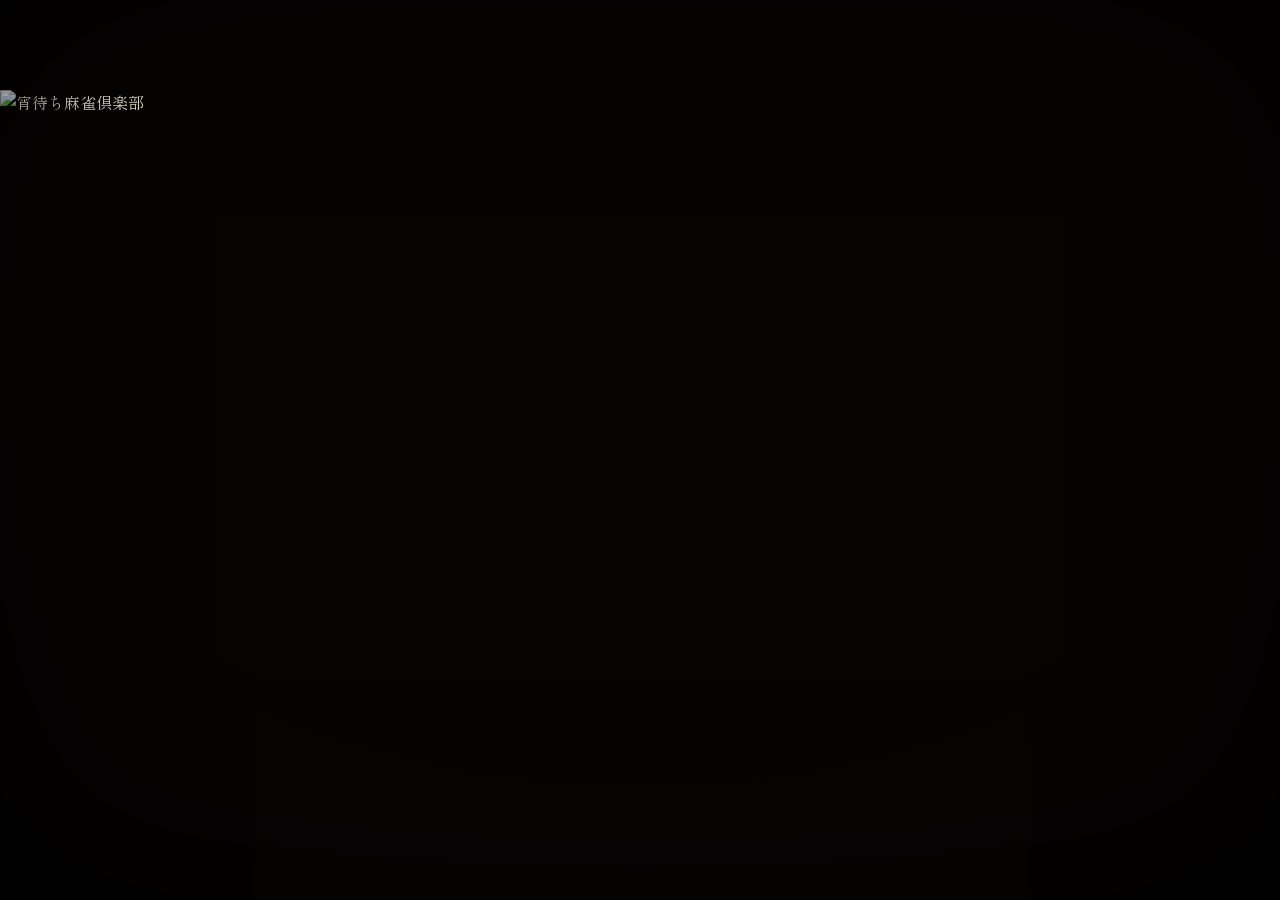
==== index.html @ 1b55e130 "Add files via upload" ====
<!DOCTYPE html>
<html lang="ja">
<head>
<meta charset="UTF-8">
<meta name="viewport" content="width=device-width, initial-scale=1.0">
<title>宵待ち麻雀倶楽部 Ver.2 - 四人打ち</title>
<link rel="preconnect" href="https://fonts.googleapis.com">
<link rel="preconnect" href="https://fonts.gstatic.com" crossorigin>
<link href="https://fonts.googleapis.com/css2?family=Shippori+Mincho+B1:wght@400;600;700;800&family=Cinzel:wght@400;600;700&family=Zen+Kaku+Gothic+New:wght@400;500;700&display=swap" rel="stylesheet">
<link rel="stylesheet" href="css/reset.css">
<link rel="stylesheet" href="css/common.css">
<link rel="stylesheet" href="css/title.css?v=20260724-return">
<link rel="stylesheet" href="css/game-start.css?v=20260723-layout-match">
<link rel="stylesheet" href="css/table.css?v=20260723-shizi03">
<link rel="stylesheet" href="css/tiles.css?v=20260722-stage1">
<link rel="stylesheet" href="css/character.css?v=20260723-avatar11">
<link rel="stylesheet" href="css/modal.css?v=20260724-album">
<link rel="stylesheet" href="css/responsive.css?v=20260723-layout-match">
<link rel="stylesheet" href="css/table-split.css?v=20260723-meld-fix">
<link rel="stylesheet" href="css/table-overhead.css?v=20260724-batch4">
</head>
<body>
<div id="app">

  <!-- ===== タイトル画面 ===== -->
  <section id="screen-title" class="screen">
    <!-- 完成ビジュアルをそのまま表示し、上に透明クリック領域を重ねる -->
    <div class="title-frame">
      <img class="title-full-img" src="assets/newtop.png" alt="宵待ち麻雀倶楽部" draggable="false">

      <button id="btn-start" class="title-hotspot hs-start" aria-label="ゲームスタート（名前・アバター・対戦相手を選んで開始）" title="名前・アバター・対戦相手を選んで開始します"></button>
      <button id="btn-continue" class="title-return-btn hidden" aria-label="対局にもどる（進行中の対局へ復帰）" title="進行中の対局へ戻ります">
        <span class="title-return-label">対局にもどる</span>
        <span class="title-return-sub">RETURN TO GAME</span>
      </button>
      <button id="btn-howto" class="title-hotspot hs-howto" aria-label="遊び方"></button>
      <button id="btn-gallery" class="title-hotspot hs-gallery" aria-label="ギャラリー"></button>
      <button id="btn-credit" class="title-hotspot hs-credit" aria-label="クレジット"></button>
      <button id="btn-settings" class="title-hotspot hs-settings" aria-label="設定"></button>
    </div>

    <!-- 進行中の対局がある状態で GAME START を押したときの確認 -->
    <div id="start-confirm" class="data-confirm hidden" role="dialog" aria-modal="true" aria-labelledby="start-confirm-title">
      <div class="data-confirm-panel">
        <h3 id="start-confirm-title" class="data-confirm-title">新しい対局を始めますか？</h3>
        <p class="data-confirm-text">現在進行中の対局があります。新しい対局を始めると、現在の対局は終了します。</p>
        <div class="data-confirm-buttons">
          <button id="start-confirm-new" class="menu-btn danger-btn">新しい対局を始める</button>
          <button id="start-confirm-return" class="menu-btn">対局にもどる</button>
          <button id="start-confirm-cancel" class="menu-btn">キャンセル</button>
        </div>
      </div>
    </div>
  </section>

  <!-- ===== GAME START / 対局準備 ===== -->
  <section id="screen-character-select" class="screen prep-screen">
    <div class="prep-stage">
      <img class="prep-base-image" src="assets/game-start-ui.png?v=20260722-2" alt="GAME START 今夜の卓を準備する" draggable="false">

      <label class="prep-name-field">
        <span class="sr-only">プレイヤー名</span>
        <input id="player-name" type="text" maxlength="12" autocomplete="nickname"
          aria-describedby="profile-error" aria-label="プレイヤー名（1文字以上12文字以内）">
      </label>
      <div id="profile-error" class="prep-error" role="alert" aria-live="polite"></div>

      <div id="avatar-grid" class="prep-avatar-grid" role="radiogroup" aria-label="アバターを選択">
        <button type="button" class="prep-avatar avatar-1" data-avatar="avatar-1" role="radio" aria-checked="false" aria-label="若い女性"><img src="assets/ui/avatars/avatar-1.png" alt=""></button>
        <button type="button" class="prep-avatar avatar-2" data-avatar="avatar-2" role="radio" aria-checked="false" aria-label="熟女"><img src="assets/ui/avatars/avatar-2.png" alt=""></button>
        <button type="button" class="prep-avatar avatar-3" data-avatar="avatar-3" role="radio" aria-checked="false" aria-label="若い男性"><img src="assets/ui/avatars/avatar-3.png" alt=""></button>
        <button type="button" class="prep-avatar avatar-4" data-avatar="avatar-4" role="radio" aria-checked="false" aria-label="熟年男性"><img src="assets/ui/avatars/avatar-4.png" alt=""></button>
        <button type="button" class="prep-avatar avatar-5" data-avatar="avatar-5" role="radio" aria-checked="false" aria-label="茶色の長毛猫"><img src="assets/ui/avatars/avatar-5.png" alt=""></button>
        <button type="button" class="prep-avatar avatar-6" data-avatar="avatar-6" role="radio" aria-checked="false" aria-label="チャウチャウ"><img src="assets/ui/avatars/avatar-6.png" alt=""></button>
        <button type="button" class="prep-avatar avatar-7" data-avatar="avatar-7" role="radio" aria-checked="false" aria-label="シェフ"><img src="assets/ui/avatars/avatar-7.png" alt=""></button>
        <button type="button" class="prep-avatar avatar-8" data-avatar="avatar-8" role="radio" aria-checked="false" aria-label="女子高生"><img src="assets/ui/avatars/avatar-8.png" alt=""></button>
        <button type="button" class="prep-avatar avatar-9" data-avatar="avatar-9" role="radio" aria-checked="false" aria-label="オオカミ"><img src="assets/ui/avatars/avatar-9.png" alt=""></button>
        <button type="button" class="prep-avatar avatar-10" data-avatar="avatar-10" role="radio" aria-checked="false" aria-label="パンダ"><img src="assets/ui/avatars/avatar-10.png" alt=""></button>
        <button type="button" class="prep-avatar avatar-11" data-avatar="avatar-11" role="radio" aria-checked="false" aria-label="プロ雀士"><img src="assets/ui/avatars/avatar-11.png" alt=""></button>
      </div>

      <div id="character-grid" class="prep-opponent-grid" role="group" aria-label="今宵の対戦相手。3人選択してください">
        <button type="button" class="prep-opponent opponent-ayano" data-character-id="ayano" aria-pressed="false" aria-label="神楽坂綾乃"></button>
        <button type="button" class="prep-opponent opponent-lili" data-character-id="lili" aria-pressed="false" aria-label="有栖川リリ"></button>
        <button type="button" class="prep-opponent opponent-masked" data-character-id="masked" aria-pressed="false" aria-label="謎の覆面"></button>
        <button type="button" class="prep-opponent opponent-tanabe" data-character-id="tanabe" aria-pressed="false" aria-label="田辺一"></button>
        <button type="button" class="prep-opponent opponent-tome" data-character-id="tome" aria-pressed="false" aria-label="梅沢トメ"></button>
        <button type="button" class="prep-opponent opponent-chiipon" data-character-id="mofuzo" aria-pressed="false" aria-label="ちいぽん"></button>
      </div>
      <div id="selection-count" class="prep-selection-count" aria-live="polite">0 / 3</div>
      <button id="btn-random-characters" class="prep-hotspot prep-random" aria-label="対戦相手をおまかせで3人選ぶ"></button>

      <div class="prep-setting-group prep-bgm" role="group" aria-label="BGM">
        <button type="button" id="prep-bgm-on" class="prep-option" aria-pressed="false" aria-label="BGMをON"></button>
        <button type="button" id="prep-bgm-off" class="prep-option" aria-pressed="false" aria-label="BGMをOFF"></button>
      </div>
      <div class="prep-setting-group prep-se" role="group" aria-label="効果音">
        <button type="button" id="prep-se-on" class="prep-option" aria-pressed="false" aria-label="効果音をON"></button>
        <button type="button" id="prep-se-off" class="prep-option" aria-pressed="false" aria-label="効果音をOFF"></button>
      </div>
      <label class="prep-volume-wrap">
        <span class="sr-only">音量</span>
        <input id="prep-volume" type="range" min="0" max="100" value="60" aria-label="音量">
      </label>
      <output id="prep-volume-value" class="prep-volume-value" for="prep-volume">60%</output>
      <button id="prep-reset" class="prep-hotspot prep-reset" aria-label="セーブデータを初期化"></button>

      <button id="btn-character-back" class="prep-hotspot prep-back" aria-label="タイトル画面へ戻る"></button>
      <button id="btn-confirm-characters" class="prep-hotspot prep-confirm" aria-label="この卓で対局を始める" disabled></button>
      <button id="btn-prep-howto" class="prep-hotspot prep-howto" aria-label="遊び方"></button>
    </div>
  </section>

  <!-- ===== 遊び方 ===== -->
  <section id="screen-howto" class="screen sub-screen">
    <div class="sub-panel">
      <h2 class="sub-title">HOW TO PLAY - 遊び方</h2>
      <div class="howto-body">
        <ol>
          <li>日本式の<b>四人打ち麻雀(東風戦)</b>です。持ち点25,000点、東一局〜東四局を戦います。</li>
          <li><b>牌をクリック</b>して選択、もう一度クリックで<b>捨て</b>ます。</li>
          <li>3枚組(刻子・順子)を4つと雀頭をそろえ、<b>役</b>のある形で和了(あがり)を目指します。</li>
          <li>他家の捨て牌に対して<b>ロン・ポン・カン・チー</b>のボタンが点灯します。チーは左の人(上家)からのみ。</li>
          <li>テンパイしたら<b>リーチ</b>。1,000点を供託して宣言します。</li>
          <li>山が尽きると流局。ノーテンの人は罰符を支払います。</li>
          <li>誰かが0点未満になるか東四局が終わると対局終了。<b>1位</b>を目指しましょう。</li>
        </ol>
        <p class="howto-note">6人の候補から対戦相手を3人選べます。選んだ順に右席・対面・左席へ座ります。</p>
      </div>
      <button class="menu-btn back-btn" data-back>もどる</button>
    </div>
  </section>

  <!-- ===== 設定 ===== -->
  <section id="screen-settings" class="screen sub-screen">
    <div class="sub-panel">
      <h2 class="sub-title">SETTINGS - 設定</h2>
      <div class="settings-body">
        <div class="setting-row">
          <span class="setting-label">BGM</span>
          <button id="set-bgm" class="toggle-btn">ON</button>
        </div>
        <div class="setting-row">
          <span class="setting-label">効果音</span>
          <button id="set-se" class="toggle-btn">ON</button>
        </div>
        <div class="setting-row">
          <span class="setting-label">音量</span>
          <input type="range" id="set-volume" min="0" max="100" value="60">
          <span id="set-volume-val">60</span>
        </div>
        <div class="setting-row">
          <span class="setting-label">打牌操作</span>
          <button id="set-discard" class="toggle-btn">2クリック</button>
        </div>

        <!-- ===== データ管理 ===== -->
        <div class="data-section">
          <h3 class="data-heading">BACKUP DATA - データの保管</h3>
          <div class="data-buttons">
            <button id="set-export" class="menu-btn data-btn">バックアップを書き出す</button>
            <button id="set-import" class="menu-btn data-btn">バックアップを読み込む</button>
            <input type="file" id="set-import-file" accept="application/json,.json" hidden>
          </div>
          <p class="data-note">記録はこのブラウザ内に保存されます。ブラウザのデータ削除、シークレットモード、端末変更などにより消える場合があります。大切な記録はバックアップを書き出してください。</p>
          <div id="data-message" class="data-message hidden" role="status" aria-live="polite"></div>
        </div>

        <div class="data-section danger-row">
          <h3 class="data-heading">セーブデータの初期化</h3>
          <div class="data-buttons">
            <button id="set-reset-settings" class="menu-btn data-btn">設定のみ初期化</button>
            <button id="set-reset-records" class="menu-btn data-btn danger-btn">記録のみ初期化</button>
          </div>
          <button id="set-reset" class="reset-all-link">すべてのデータを初期化</button>
        </div>
      </div>
      <button class="menu-btn back-btn" data-back>もどる</button>
    </div>

    <!-- 初期化・読み込みの確認ダイアログ -->
    <div id="data-confirm" class="data-confirm hidden" role="dialog" aria-modal="true" aria-labelledby="data-confirm-title">
      <div class="data-confirm-panel">
        <h3 id="data-confirm-title" class="data-confirm-title"></h3>
        <p id="data-confirm-text" class="data-confirm-text"></p>
        <p id="data-confirm-warn" class="data-confirm-warn hidden"></p>
        <p id="data-confirm-backup-note" class="data-confirm-note hidden">必要な場合は、初期化する前にバックアップを書き出してください。</p>
        <button id="data-confirm-export" class="menu-btn data-btn hidden">バックアップを書き出す</button>
        <div class="data-confirm-buttons">
          <button id="data-confirm-yes" class="menu-btn danger-btn">削除する</button>
          <button id="data-confirm-no" class="menu-btn">キャンセル</button>
        </div>
      </div>
    </div>
  </section>

  <!-- ===== ギャラリー ===== -->
  <section id="screen-gallery" class="screen sub-screen">
    <div class="sub-panel wide album-panel">
      <h2 class="sub-title">和了アルバム - AGARI ALBUM</h2>

      <!-- 一覧 -->
      <div id="album-list-view">
        <div class="album-toolbar">
          <span class="album-hint">印象に残った和了を、結果画面のカメラボタンで保存できます</span>
          <span id="album-count" class="album-count"></span>
        </div>
        <div id="album-grid" class="album-grid"></div>
        <div id="album-empty" class="album-empty hidden">
          <p class="album-empty-main">まだ保存された和了はありません</p>
          <p class="album-empty-sub">印象に残った和了をカメラボタンで保存できます</p>
        </div>
      </div>

      <!-- 詳細 -->
      <div id="album-detail" class="album-detail hidden">
        <div class="album-detail-head">
          <h3 id="album-detail-title" class="album-detail-title"></h3>
          <span id="album-detail-date" class="album-detail-date"></span>
        </div>
        <div id="album-detail-badges" class="album-detail-badges hidden"></div>
        <div id="album-detail-hand" class="album-detail-hand"></div>
        <div id="album-detail-dora" class="album-detail-dora"></div>
        <div id="album-detail-yaku" class="album-detail-yaku"></div>
        <div id="album-detail-score" class="album-detail-score"></div>
        <div id="album-detail-players" class="album-detail-players"></div>
        <div id="album-detail-message" class="album-detail-message hidden" role="status" aria-live="polite"></div>

        <div id="album-delete-confirm" class="album-confirm hidden">
          <p class="album-confirm-text">この和了記録をアルバムから削除しますか？</p>
          <div class="album-confirm-buttons">
            <button class="menu-btn danger-btn" id="album-delete-yes">削除する</button>
            <button class="menu-btn" id="album-delete-no">キャンセル</button>
          </div>
        </div>

        <div class="album-detail-buttons">
          <button class="menu-btn" id="album-back-list">一覧へもどる</button>
          <button class="menu-btn" id="album-export-png">PNG画像として保存</button>
          <button class="menu-btn danger-btn" id="album-delete">この記録を削除</button>
        </div>
      </div>

      <button class="menu-btn back-btn" data-back>もどる</button>
    </div>
  </section>

  <!-- ===== クレジット ===== -->
  <section id="screen-credit" class="screen sub-screen">
    <div class="sub-panel credit-panel">
      <div class="credit-head">
        <span class="credit-kicker">YOIMACHI MAHJONG CLUB</span>
        <h2 class="sub-title credit-title">CREDIT</h2>
        <span class="credit-rule" aria-hidden="true"></span>
      </div>

      <div class="credit-body">
        <p class="credit-work">宵待ち麻雀倶楽部 Ver.2<span class="credit-work-note">四人打ち・試作版</span></p>

        <dl class="credit-list">
          <div class="credit-row">
            <dt>企画・開発</dt>
            <dd>
              <a class="credit-link" href="https://kanitaste.github.io/rupa/" target="_blank" rel="noopener noreferrer">
                RUPA<span class="credit-link-mark" aria-hidden="true"></span>
              </a>
            </dd>
          </div>
        </dl>

        <p class="credit-small">本作はフィクションです。登場する人物・団体は実在のものと関係ありません。<br>登場人物は全員20歳以上です。</p>
      </div>

      <button class="menu-btn back-btn" data-back>もどる</button>
    </div>
  </section>

  <!-- ===== 対局画面 ===== -->
  <section id="screen-game" class="screen">
    <div id="game-frame">

      <!-- 上段: 上家CPU(綾乃) -->
      <div id="area-top">
        <div class="hand-row" id="hand-2"></div>
      </div>

      <!-- 中段 -->
      <div id="area-mid">
        <!-- 左家CPU -->
        <div id="area-left">
          <div class="hand-col" id="hand-3"></div>
        </div>

        <!-- 卓中央 -->
        <div id="center-zone">
        <!-- 起家マーク(卓上・起家の右側) -->
        <img class="table-chicha hidden" id="table-chicha-0" src="assets/ui/seat/chicha-east.png" alt="起家">
        <img class="table-chicha hidden" id="table-chicha-1" src="assets/ui/seat/chicha-east.png" alt="起家">
        <img class="table-chicha hidden" id="table-chicha-2" src="assets/ui/seat/chicha-east.png" alt="起家">
        <img class="table-chicha hidden" id="table-chicha-3" src="assets/ui/seat/chicha-east.png" alt="起家">
          <div class="river river-top" id="river-2"></div>
          <div id="center-row">
            <div class="river river-left" id="river-3"></div>
            <div id="center-plate">
              <div class="turn-arrow top" id="turn-arrow-2">西</div>
              <div class="turn-arrow left" id="turn-arrow-3">北</div>
              <div id="plate-core" class="center-hud-info">
                <div id="plate-kyoku" class="gold-plate">東一局</div>
                <div class="plate-row">
                  <span id="plate-honba">0本場</span>
                  <span id="plate-sticks">供託 0</span>
                </div>
                <div id="plate-wall" class="pixel-label">山 70</div>
                <div id="plate-dora-wrap">
                  <span class="pixel-label">ドラ</span>
                  <div id="plate-dora"></div>
                </div>
              </div>
              <div class="turn-arrow right" id="turn-arrow-1">南</div>
              <div class="turn-arrow bottom" id="turn-arrow-0">東</div>
            </div>
            <div class="river river-right" id="river-1"></div>
          </div>
          <div id="player-river-lane" aria-label="自分の捨て牌">
            <div class="river river-bottom" id="river-0"></div>
          </div>

          <!-- 副露(鳴いた牌): 卓上の各プレイヤー右側へ置く -->
          <div class="meld-row table-meld meld-bottom" id="melds-0"></div>
          <div class="meld-row table-meld meld-right"  id="melds-1"></div>
          <div class="meld-row table-meld meld-top"    id="melds-2"></div>
          <div class="meld-row table-meld meld-left"   id="melds-3"></div>
        </div>

        <!-- 右家CPU -->
        <div id="area-right">
          <div class="hand-col" id="hand-1"></div>
        </div>
      </div>

      <!-- 下段: プレイヤー -->
      <div id="area-bottom">
        <div id="player-center">
          <div id="player-hand-wrap">
            <div id="player-hand"></div>
            <div id="player-tsumo"></div>
          </div>
          <div id="action-bar">
            <button id="btn-chi" class="action-btn action-slot" aria-label="チー（現在は選択できません）" aria-disabled="true" disabled>チー</button>
            <button id="btn-pon" class="action-btn action-slot" aria-label="ポン（現在は選択できません）" aria-disabled="true" disabled>ポン</button>
            <button id="btn-minkan" class="action-btn hidden" aria-label="カン" tabindex="-1">カン</button>
            <button id="btn-kan" class="action-btn action-slot" aria-label="カン（現在は選択できません）" aria-disabled="true" disabled>カン</button>
            <button id="btn-riichi" class="action-btn action-slot" aria-label="リーチ（現在は選択できません）" aria-disabled="true" disabled>リーチ</button>
            <button id="btn-tsumo" class="action-btn action-slot" aria-label="ツモ（現在は選択できません）" aria-disabled="true" disabled>ツモ</button>
            <button id="btn-ron" class="action-btn action-slot" aria-label="ロン（現在は選択できません）" aria-disabled="true" disabled>ロン</button>
          </div>
          <div id="info-guide"></div>
        </div>
      </div>

      <!-- 卓内の4人情報カード（添付レイアウトの四象限配置） -->
      <div id="table-player-cards">
        <div class="table-sidebar-heading">
          <span>YOIMACHI TABLE</span>
          <strong>今宵の卓</strong>
        </div>
        <div class="info-card table-seat-card" id="card-3">
          <div class="seat-relation relation-upper">上家</div>
          <div class="card-face" id="card-face-3"></div>
          <div class="card-body">
            <div class="card-top"><span class="card-wind" id="card-wind-3">北</span><span class="card-name" id="card-name-3">左家</span><span class="dealer-mark hidden" id="card-dealer-3">親</span></div>
            <div class="card-bottom"><span class="card-score" id="card-score-3">25000</span><span class="card-rank" id="card-rank-3">1位</span><span class="riichi-chip hidden" id="card-riichi-3">立直</span></div>
          </div>
        </div>
        <div class="info-card table-seat-card" id="card-2">
          <div class="seat-relation relation-opposite">対面</div>
          <div class="card-face" id="card-face-2"></div>
          <div class="card-body">
            <div class="card-top"><span class="card-wind" id="card-wind-2">西</span><span class="card-name" id="card-name-2">対面</span><span class="dealer-mark hidden" id="card-dealer-2">親</span></div>
            <div class="card-bottom"><span class="card-score" id="card-score-2">25000</span><span class="card-rank" id="card-rank-2">1位</span><span class="riichi-chip hidden" id="card-riichi-2">立直</span></div>
          </div>
        </div>
        <div class="info-card table-seat-card" id="card-0">
          <div class="card-face" id="card-face-0"></div>
          <div class="card-body">
            <div class="card-top"><span class="card-wind" id="card-wind-0">東</span><span class="card-name" id="card-name-0">あなた</span><span class="dealer-mark hidden" id="card-dealer-0">親</span></div>
            <div class="card-bottom"><span class="card-score" id="card-score-0">25000</span><span class="card-rank" id="card-rank-0">1位</span><span class="riichi-chip hidden" id="card-riichi-0">立直</span></div>
          </div>
        </div>
        <div class="info-card table-seat-card" id="card-1">
          <div class="seat-relation relation-lower">下家</div>
          <div class="card-face" id="card-face-1"></div>
          <div class="card-body">
            <div class="card-top"><span class="card-wind" id="card-wind-1">南</span><span class="card-name" id="card-name-1">右家</span><span class="dealer-mark hidden" id="card-dealer-1">親</span></div>
            <div class="card-bottom"><span class="card-score" id="card-score-1">25000</span><span class="card-rank" id="card-rank-1">1位</span><span class="riichi-chip hidden" id="card-riichi-1">立直</span></div>
          </div>
        </div>
        <div class="table-sidebar-controls">
          <button id="btn-table-title" class="sidebar-control">タイトルへ</button>
          <button id="btn-table-settings" class="sidebar-control">設定</button>
        </div>
      </div>

      <!-- チー候補選択 -->
      <div id="chi-select" class="hidden">
        <div class="chi-title">チーする組み合わせを選択</div>
        <div id="chi-select-list"></div>
        <button id="chi-select-cancel" class="menu-btn">やめる</button>
      </div>

      <!-- 演出レイヤー -->
      <div id="fx-layer"></div>
      <div id="cutin-layer"></div>
      <div id="announcement-layer" aria-live="assertive"></div>

      <!-- 対局開始時の3人挨拶 -->
      <div id="start-greeting-layer" class="hidden" aria-live="polite">
        <div class="start-greeting-panel">
          <p class="start-greeting-kicker">TONIGHT'S PLAYERS</p>
          <h2>今夜も、よろしくお願いします</h2>
          <div id="start-greeting-cards"></div>
          <button id="start-greeting-close" class="menu-btn primary">東一局を始める</button>
        </div>
      </div>

      <!-- ゲーム内メニュー -->
      <div id="game-menu" class="overlay hidden">
        <div class="overlay-panel">
          <h3>MENU</h3>
          <button class="menu-btn" id="gm-resume">対局に戻る</button>
          <button class="menu-btn" id="gm-settings">設定</button>
          <button class="menu-btn" id="gm-title">タイトルへ戻る</button>
        </div>
      </div>

      <!-- 親決め(卓上サイコロ。全面パネルは出さず卓上に配置) -->
      <div id="oyakime-layer" class="hidden">
        <div id="oya-die-0" class="oya-die" aria-hidden="true">
          <div class="oya-die-shadow"></div><div class="oya-die-lift"><div class="oya-die-cube"></div></div>
        </div>
        <div id="oya-die-1" class="oya-die" aria-hidden="true">
          <div class="oya-die-shadow"></div><div class="oya-die-lift"><div class="oya-die-cube"></div></div>
        </div>
        <div id="oyakime-msg"></div>
        <button id="oyakime-roll" class="menu-btn">サイコロを振る</button>
      </div>

      <!-- 局結果オーバーレイ -->
      <div id="result-overlay" class="overlay hidden">
        <div class="overlay-panel result-panel">
          <button id="result-album-btn" class="album-save-btn hidden" type="button" aria-label="この和了を和了アルバムに保存">
            <span class="album-btn-icon" aria-hidden="true"></span>
            <span class="album-btn-text">ALBUM</span>
          </button>
          <div id="result-banner"></div>
          <div id="result-records" class="result-records hidden"></div>
          <div id="result-hand"></div>
          <div id="result-yaku-list"></div>
          <div id="result-score"></div>
          <div id="result-deltas"></div>
          <div id="result-toast" class="result-toast hidden" role="status" aria-live="polite"></div>
          <button class="menu-btn" id="result-next">つづける</button>
        </div>
      </div>

      <!-- 最終結果オーバーレイ -->
      <div id="final-overlay" class="overlay hidden">
        <div class="overlay-panel result-panel">
          <div id="final-title"></div>
          <div id="final-ranking"></div>
          <div class="final-buttons">
            <button class="menu-btn hidden" id="final-event">勝利イベント</button>
            <button class="menu-btn" id="final-rematch">もう一度対局</button>
            <button class="menu-btn" id="final-title-btn">タイトルへ戻る</button>
          </div>
        </div>
      </div>
    </div>
  </section>

  <!-- ===== 勝利イベント ===== -->
  <section id="screen-event" class="screen">
    <div id="event-bg"></div>
    <div id="event-char"></div>
    <div id="event-ui">
      <div id="event-textbox">
        <div id="event-name">綾乃</div>
        <div id="event-text"></div>
        <div id="event-next-mark">▼</div>
      </div>
      <div id="event-choices" class="hidden">
        <button class="menu-btn" id="ev-rematch">もう一度対局</button>
        <button class="menu-btn" id="ev-title">タイトルへ戻る</button>
      </div>
    </div>
  </section>

  <!-- スマホ用案内 -->
  <div id="rotate-guide" aria-hidden="true">
  <div class="rotate-guide-panel">
    <div class="rotate-guide-icon" aria-hidden="true"></div>
    <h2>端末を横向きにしてください</h2>
    <p>この夜の卓は横長の画面専用です。<br>タブレット・スマートフォンを横向きにしてプレイしてください。</p>
  </div>
</div>
<div id="mobile-block" class="hidden">
    <p>本ゲームはPCまたは横向きのタブレットでお楽しみください。</p>
  </div>

  <!-- DEVボタン -->
  <button id="dev-toggle">DEV</button>
  <div id="dev-panel" class="hidden">
    <h4>DEBUG (4P)</h4>
    <button data-dev="hands">全員の手牌を見る</button>
    <button data-dev="tenpai0">あなたをテンパイに</button>
    <button data-dev="tenpai1">右CPUをテンパイに</button>
    <button data-dev="tenpai2">綾乃をテンパイに</button>
    <button data-dev="tenpai3">左CPUをテンパイに</button>
    <button data-dev="winnable">あなたをツモ可能に</button>
    <button data-dev="dealin1">右CPUに振り込ませる</button>
    <button data-dev="dealin2">綾乃に振り込ませる</button>
    <button data-dev="dealin3">左CPUに振り込ませる</button>
    <button data-dev="riichi">リーチ可能状態</button>
    <button data-dev="chi">チー可能状態</button>
    <button data-dev="pon">ポン可能状態</button>
    <button data-dev="kan">カン可能状態</button>
    <button data-dev="ryuukyoku">流局直前(山5枚)</button>
    <button data-dev="east4">東四局へ</button>
    <button data-dev="scores">点数を変更</button>
    <button data-dev="dealer">親を変更</button>
    <button data-dev="honba">供託・本場を変更</button>
    <button data-dev="auto">オートプレイ切替</button>
    <button data-dev="log">CPU思考ログ</button>
  </div>
  <pre id="dev-log" class="hidden"></pre>

  <!-- 室内の空気感 -->
  <div id="crt-overlay"></div>
</div>

<script src="js/constants.js"></script>
<script src="data/characters.js?v=20260722-2"></script>
<script src="data/dialogues.js?v=20260721-2"></script>
<script src="js/mahjong/tiles.js"></script>
<script src="js/mahjong/wall.js?v=20260724-ura"></script>
<script src="js/mahjong/hand-analyzer.js"></script>
<script src="js/mahjong/fu.js"></script>
<script src="js/mahjong/yaku.js"></script>
<script src="js/mahjong/scoring.js"></script>
<script src="js/cpu/tile-danger.js"></script>
<script src="js/cpu/cpu-base.js"></script>
<script src="js/cpu/cpu-offense.js"></script>
<script src="js/cpu/cpu-balance.js"></script>
<script src="js/cpu/cpu-defense.js"></script>
<script src="js/audio/audio.js?v=20260724-gamebgm"></script>
<script src="js/storage/storage.js?v=20260724-return"></script>
<script src="js/ui/dialogue.js?v=20260722-2"></script>
<script src="js/ui/animation.js?v=20260722-stage1"></script>
<script src="js/ui/character-ui.js?v=20260723-shizi02"></script>
<script src="js/ui/render.js?v=20260724-batch3"></script>
<script src="js/ui/result-ui.js?v=20260724-album"></script>
<script src="js/ui/album-ui.js?v=20260724-album"></script>
<script src="js/ui/dev-panel.js?v=20260721-2"></script>
<script src="js/game/game-state.js?v=20260724-return"></script>
<script src="js/game/round-manager.js?v=20260724-return"></script>
<script src="js/game/turn-manager.js?v=20260724-oneclick"></script>
<script src="js/game/call-manager.js"></script>
<script src="js/game/album.js?v=20260724-album"></script>
<script src="js/game/result-manager.js?v=20260724-album"></script>
<script src="js/main.js?v=20260724-return"></script>
</body>
</html>
---- css/common.css ----
/* common.css - 変数・全体・共通ボタン・オーバーレイ・DEV(4人麻雀版) */

:root {
  --bg: #0a0806;
  --charcoal: #14100c;
  --wood: #241a12;
  --wood-dark: #170f0a;
  --felt-green: #10382a;
  --felt-green-dark: #0a241b;
  --gold: #b08d4a;
  --gold-bright: #e6cf96;
  --champagne: #d9c08a;
  --brass-line: rgba(176, 141, 74, 0.45);
  --deep-red: #6e1a26;
  --crimson: #a03040;
  --wine: #4a141d;
  --navy: #16182e;
  --panel-black: rgba(16, 12, 9, 0.92);
  --ivory: #ece5d3;
  --serif-jp: 'Shippori Mincho B1', 'Hiragino Mincho ProN', 'Yu Mincho', serif;
  --latin: 'Cinzel', 'Shippori Mincho B1', serif;
  --ui-font: 'Zen Kaku Gothic New', 'Hiragino Kaku Gothic ProN', 'Yu Gothic', sans-serif;
}

body {
  background: var(--bg);
  color: var(--ivory);
  font-family: var(--serif-jp);
  overflow: hidden;
  user-select: none;
}

#app {
  position: relative;
  width: 100vw;
  height: 100vh;
  display: flex;
  align-items: center;
  justify-content: center;
  background:
    radial-gradient(ellipse 70% 45% at 50% -5%, rgba(214, 168, 96, 0.10), transparent 70%),
    radial-gradient(ellipse 40% 30% at 12% 100%, rgba(110, 26, 38, 0.12), transparent 70%),
    linear-gradient(180deg, #0c0a08 0%, #0a0806 60%, #080604 100%);
}

/* ===== 画面切替 ===== */
.screen {
  position: absolute;
  inset: 0;
  display: none;
  align-items: center;
  justify-content: center;
}
.screen.active { display: flex; }
.hidden { display: none !important; }

/* ===== 室内の空気感 ===== */
#crt-overlay {
  position: fixed;
  inset: 0;
  pointer-events: none;
  z-index: 900;
  background: radial-gradient(ellipse 90% 80% at 50% 40%, transparent 55%, rgba(4, 3, 2, 0.5) 100%);
  box-shadow: inset 0 0 180px rgba(0, 0, 0, 0.55);
}

/* ===== 共通ボタン ===== */
.menu-btn {
  font-family: var(--latin);
  font-weight: 600;
  font-size: 16px;
  letter-spacing: 0.28em;
  text-indent: 0.28em;
  color: var(--champagne);
  background: linear-gradient(180deg, rgba(42, 32, 22, 0.85), rgba(20, 14, 9, 0.9));
  border: 1px solid var(--brass-line);
  border-radius: 2px;
  padding: clamp(8px, 1.5vh, 12px) 30px;
  box-shadow: inset 0 1px 0 rgba(230, 207, 150, 0.12), 0 4px 14px rgba(0, 0, 0, 0.5);
  transition: background 0.2s, color 0.2s, border-color 0.2s, transform 0.08s;
  text-align: center;
  cursor: pointer;
}
.menu-btn:hover:not(:disabled) {
  background: linear-gradient(180deg, rgba(58, 44, 28, 0.9), rgba(30, 21, 13, 0.95));
  border-color: var(--gold);
  color: var(--gold-bright);
}
.menu-btn:active:not(:disabled) { transform: translateY(1px); }
.menu-btn:disabled { opacity: 0.3; cursor: default; }

.pixel-label {
  font-family: var(--ui-font);
  font-size: 12px;
  font-weight: 500;
  color: var(--champagne);
  letter-spacing: 0.18em;
  text-shadow: 0 1px 2px rgba(0,0,0,0.8);
}

.gold-plate {
  font-family: var(--serif-jp);
  font-weight: 700;
  background: linear-gradient(180deg, #3c2f1a 0%, #241b0e 55%, #2e2312 100%);
  border: 1px solid var(--gold);
  box-shadow: inset 0 1px 0 rgba(230, 207, 150, 0.25), 0 2px 6px rgba(0,0,0,0.5);
  color: var(--gold-bright);
  padding: 3px 14px;
  border-radius: 2px;
  font-size: 15px;
  letter-spacing: 0.2em;
  text-indent: 0.2em;
}

/* ===== オーバーレイ共通 ===== */
.overlay {
  position: absolute; inset: 0; z-index: 40;
  background: rgba(4, 3, 2, 0.78);
  backdrop-filter: blur(2px);
  display: flex; align-items: center; justify-content: center;
}
.overlay-panel {
  background: linear-gradient(180deg, rgba(24, 18, 12, 0.97), rgba(14, 10, 7, 0.98));
  border: 1px solid var(--brass-line);
  border-radius: 3px;
  padding: 28px 38px;
  display: flex; flex-direction: column; gap: 12px;
  align-items: center;
  min-width: 340px;
  max-height: 92vh;
  overflow-y: auto;
  box-shadow: inset 0 1px 0 rgba(230,207,150,0.08), 0 30px 80px rgba(0,0,0,0.8);
}
.overlay-panel h3 {
  font-family: var(--latin);
  color: var(--champagne);
  letter-spacing: 0.35em;
  text-indent: 0.35em;
  margin-bottom: 10px;
  font-weight: 600;
}

/* ===== DEVパネル ===== */
#dev-toggle {
  position: fixed; right: 8px; bottom: 8px; z-index: 950;
  font-family: var(--ui-font);
  font-size: 10px; color: #443c30;
  border: 1px solid #241f18;
  padding: 2px 8px; border-radius: 2px;
  background: rgba(10, 8, 6, 0.6);
  cursor: pointer;
}
#dev-toggle:hover { color: #8a7d66; }
#dev-panel {
  position: fixed; right: 8px; bottom: 34px; z-index: 950;
  background: rgba(12, 9, 7, 0.96);
  border: 1px solid #3a3226;
  border-radius: 3px;
  padding: 10px;
  display: flex; flex-direction: column; gap: 4px;
  width: 220px;
  max-height: 80vh;
  overflow-y: auto;
}
#dev-panel h4 { color: var(--crimson); font-family: var(--latin); font-size: 12px; letter-spacing: 0.2em; }
#dev-panel button {
  font-family: var(--ui-font);
  font-size: 12px; color: #c4b998;
  background: #1a140f; border: 1px solid #3a3226;
  padding: 4px 8px; border-radius: 2px; text-align: left;
  cursor: pointer;
}
#dev-panel button:hover { border-color: var(--gold); color: var(--gold-bright); }
#dev-log {
  position: fixed; left: 8px; bottom: 8px; z-index: 950;
  width: 380px; max-height: 40vh;
  overflow-y: auto;
  background: rgba(8, 6, 4, 0.92);
  border: 1px solid #3a3226;
  font-family: var(--ui-font);
  font-size: 11px;
  line-height: 1.6;
  color: #b7ac97;
  padding: 8px;
  white-space: pre-wrap;
}

/* スマホブロック */
#mobile-block {
  position: fixed; inset: 0; z-index: 999;
  background: #0c0a08;
  display: flex; align-items: center; justify-content: center;
  text-align: center;
  padding: 30px;
  font-size: 17px;
  line-height: 2.2;
  color: var(--ivory);
}

/* =====================================================================
 * 2026-07-24 追加分
 * ================================================================== */

/* --- (5) タブレット実機対策: ブラウザのツールバーを除いた
 * 「見えている高さ」(dvh) を基準にする。100vh はツールバー格納時の
 * 高さを指すため、下端のボタンが切れていた。 --- */
@supports (height: 100dvh) {
  body { height: 100dvh; }
  #app { height: 100dvh; }
  #game-frame {
    width: min(100vw, calc(100dvh * 16 / 9), 1600px);
    height: min(100dvh, calc(100vw * 9 / 16), 900px);
  }
  :root {
    --frame-w: min(100vw, calc(100dvh * 16 / 9), 1600px);
    --frame-h: min(100dvh, calc(100vw * 9 / 16), 900px);
  }
}

/* --- (4) 縦向き端末への案内オーバーレイ --- */
#rotate-guide {
  display: none;
  position: fixed;
  inset: 0;
  z-index: 5000;
  background: rgba(5, 4, 3, .96);
  color: #f2d7a0;
  text-align: center;
  align-items: center;
  justify-content: center;
  padding: 24px;
}

#rotate-guide .rotate-guide-panel {
  max-width: 420px;
  display: flex;
  flex-direction: column;
  gap: 18px;
  align-items: center;
}

#rotate-guide .rotate-guide-icon {
  width: 84px;
  height: 84px;
  border: 3px solid #d9a04e;
  border-radius: 12px;
  position: relative;
  animation: ym-rotate-hint 2.2s ease-in-out infinite;
}

#rotate-guide .rotate-guide-icon::after {
  content: "";
  position: absolute;
  left: 50%;
  bottom: 7px;
  transform: translateX(-50%);
  width: 22px;
  height: 4px;
  border-radius: 2px;
  background: #d9a04e;
}

@keyframes ym-rotate-hint {
  0%, 18%   { transform: rotate(0deg); }
  55%, 82%  { transform: rotate(90deg); }
  100%      { transform: rotate(90deg); }
}

#rotate-guide h2 {
  font: 700 20px/1.5 var(--serif-jp, serif);
  letter-spacing: .08em;
}

#rotate-guide p {
  font-size: 14px;
  line-height: 1.8;
  color: #d9c3a3;
}

@media (orientation: portrait) {
  #rotate-guide { display: flex; }
}
---- css/title.css ----
/* title.css - タイトル画面・サブ画面(二人打ち版のデザインを再利用) */

#screen-title { overflow: hidden; background: #060403; }

/* ================================================================
   TOP画面: 完成ビジュアル + 透明クリック領域(hotspot)
   ================================================================ */

/* 画像の縦横比を保った額縁。ビューポートを画像比で埋め、
   hotspotの%座標が常に画像と一致するようにする */
.title-frame {
  position: relative;
  aspect-ratio: 1672 / 941;
  width: min(100vw, calc(100vh * 1672 / 941));
  height: min(100vh, calc(100vw * 941 / 1672));
}
.title-full-img {
  position: absolute; inset: 0;
  width: 100%; height: 100%;
  object-fit: fill;
  display: block;
  -webkit-user-drag: none;
}

/* ===== 透明クリック領域 ===== */
.title-hotspot {
  position: absolute;
  background: transparent;
  border: 1px solid transparent;
  padding: 0;
  cursor: pointer;
  border-radius: 12px;
  overflow: visible;
  isolation: isolate;
  -webkit-tap-highlight-color: transparent;
  transition:
    background-color 0.14s ease-out,
    border-color 0.14s ease-out,
    box-shadow 0.14s ease-out,
    transform 0.07s ease-out,
    backdrop-filter 0.14s ease-out;
}

/* 画像内の看板を縁取る二重のネオン。通常時は見えない。 */
.title-hotspot::before,
.title-hotspot::after {
  content: "";
  position: absolute;
  pointer-events: none;
  border-radius: inherit;
  opacity: 0;
  transition: opacity 0.14s ease-out, transform 0.14s ease-out;
}
.title-hotspot::before {
  inset: -3px;
  border: 2px solid rgba(255, 176, 92, 0.96);
  box-shadow:
    0 0 5px rgba(255, 218, 143, 0.95),
    0 0 13px rgba(255, 76, 48, 0.92),
    0 0 30px rgba(255, 45, 30, 0.72),
    inset 0 0 12px rgba(255, 76, 48, 0.52);
  transform: scale(0.985);
}
.title-hotspot::after {
  inset: 2px;
  background:
    linear-gradient(180deg, rgba(255, 233, 186, 0.16), transparent 42%),
    radial-gradient(ellipse at center, rgba(255, 68, 48, 0.13), transparent 72%);
  box-shadow:
    inset 0 0 18px rgba(255, 235, 178, 0.24),
    inset 0 0 34px rgba(255, 55, 35, 0.22);
  mix-blend-mode: screen;
}

/* backdrop-filterで透明要素の背後にある画像そのものを明るくする。 */
.title-hotspot:hover:not(:disabled) {
  background: rgba(255, 63, 42, 0.12);
  border-color: rgba(255, 219, 146, 0.86);
  box-shadow:
    inset 0 0 20px rgba(255, 238, 194, 0.25),
    inset 0 0 42px rgba(255, 52, 34, 0.22),
    0 0 12px rgba(255, 91, 60, 0.88),
    0 0 32px rgba(255, 42, 28, 0.58);
  -webkit-backdrop-filter: brightness(1.28) saturate(1.25) contrast(1.05);
  backdrop-filter: brightness(1.28) saturate(1.25) contrast(1.05);
}
.title-hotspot:hover:not(:disabled)::before,
.title-hotspot:hover:not(:disabled)::after {
  opacity: 1;
}
.title-hotspot:hover:not(:disabled)::before {
  transform: scale(1);
}

/* 押下中は輪郭を2px沈め、内側の影と発光を強める。 */
.title-hotspot:active:not(:disabled) {
  transform: translateY(2px) scale(0.988);
  background: rgba(82, 5, 2, 0.24);
  border-color: rgba(255, 238, 190, 1);
  box-shadow:
    inset 0 7px 14px rgba(0, 0, 0, 0.58),
    inset 0 0 24px rgba(255, 235, 176, 0.35),
    inset 0 0 44px rgba(255, 42, 26, 0.34),
    0 0 16px rgba(255, 209, 127, 0.96),
    0 0 38px rgba(255, 38, 24, 0.86);
  -webkit-backdrop-filter: brightness(1.12) saturate(1.35) contrast(1.12);
  backdrop-filter: brightness(1.12) saturate(1.35) contrast(1.12);
}
.title-hotspot:active:not(:disabled)::before {
  opacity: 1;
  transform: scale(1.008);
  box-shadow:
    0 0 8px rgba(255, 238, 183, 1),
    0 0 20px rgba(255, 76, 44, 1),
    0 0 42px rgba(255, 35, 20, 0.9),
    inset 0 0 16px rgba(255, 89, 48, 0.66);
}
.title-hotspot:active:not(:disabled)::after {
  opacity: 1;
  background: rgba(255, 205, 145, 0.12);
  box-shadow:
    inset 0 7px 18px rgba(0, 0, 0, 0.42),
    inset 0 0 30px rgba(255, 230, 170, 0.35);
}
.title-hotspot:focus-visible {
  outline: 3px solid rgba(255, 219, 145, 1);
  outline-offset: 4px;
  box-shadow:
    0 0 0 2px rgba(122, 14, 8, 0.96),
    0 0 14px rgba(255, 224, 158, 0.92),
    0 0 30px rgba(255, 54, 35, 0.72);
}
/* 無効時(CONTINUEにセーブが無い等) */
.title-hotspot:disabled {
  cursor: not-allowed;
  background: rgba(0, 0, 0, 0.48);
  border-color: rgba(90, 74, 55, 0.48);
  box-shadow:
    inset 0 0 18px rgba(0, 0, 0, 0.82),
    0 0 0 1px rgba(0, 0, 0, 0.38);
  -webkit-backdrop-filter: brightness(0.52) saturate(0.28);
  backdrop-filter: brightness(0.52) saturate(0.28);
}
.title-hotspot:disabled::after {
  content: "セーブなし";
  inset: 0;
  display: flex;
  align-items: center;
  justify-content: center;
  background: rgba(7, 4, 3, 0.82);
  color: rgba(205, 184, 145, 0.78);
  font-family: var(--latin);
  font-size: clamp(8px, 0.72vw, 12px);
  font-weight: 700;
  letter-spacing: 0.2em;
  text-indent: 0.2em;
  text-shadow: 0 1px 3px #000;
  mix-blend-mode: normal;
  opacity: 1;
}

/* ===== 各領域の位置(画像座標に対する%) ===== */
.hs-start    { left: 34.0%; top: 74.7%; width: 32.6%; height: 11.6%; border-radius: 16px; }
.hs-continue { left: 22.6%; top: 89.3%; width: 13.0%; height: 6.5%; }
.hs-howto    { left: 36.5%; top: 89.3%; width: 13.2%; height: 6.5%; }
.hs-gallery  { left: 50.7%; top: 89.3%; width: 13.0%; height: 6.5%; }
.hs-credit   { left: 64.6%; top: 89.3%; width: 13.0%; height: 6.5%; }
.hs-settings { left: 93.8%; top: 3.2%; width: 3.4%; height: 6.1%; border-radius: 50%; }

@media (prefers-reduced-motion: reduce) {
  .title-hotspot { transition: none; }
  .title-hotspot:active { transform: none; }
}

/* ===== サブ画面共通 ===== */
.sub-screen { background: rgba(6, 4, 3, 0.88); backdrop-filter: blur(3px); }
.sub-panel {
  width: min(760px, 88vw);
  max-height: 88vh;
  overflow-y: auto;
  background: linear-gradient(180deg, rgba(24, 18, 12, 0.96), rgba(14, 10, 7, 0.97));
  border: 1px solid var(--brass-line);
  border-radius: 3px;
  box-shadow: inset 0 0 0 1px rgba(0,0,0,0.6), 0 24px 70px rgba(0,0,0,0.7);
  padding: 32px 42px;
  display: flex; flex-direction: column; gap: 22px;
}
.sub-panel.wide { width: min(980px, 92vw); }
.sub-title {
  font-family: var(--latin);
  font-weight: 600;
  font-size: 22px;
  color: var(--champagne);
  letter-spacing: 0.24em;
  border-bottom: 1px solid var(--brass-line);
  padding-bottom: 12px;
}
.back-btn { align-self: center; min-width: 220px; }

/* 遊び方 */
.howto-body ol { display: flex; flex-direction: column; gap: 11px; }
.howto-body li {
  list-style: none;
  padding-left: 1.5em;
  position: relative;
  font-family: var(--ui-font);
  font-size: 15px;
  line-height: 1.8;
  color: #d8d0bf;
}
.howto-body li::before {
  content: "";
  position: absolute; left: 2px; top: 0.72em;
  width: 7px; height: 7px;
  transform: rotate(45deg);
  border: 1px solid var(--gold);
}
.howto-body b { color: var(--gold-bright); font-weight: 600; }
.howto-note {
  margin-top: 14px;
  font-family: var(--serif-jp);
  font-size: 14px;
  line-height: 2;
  color: #b7ac97;
  border-top: 1px solid rgba(176,141,74,0.25);
  padding-top: 14px;
}

/* 設定 */
.settings-body { display: flex; flex-direction: column; gap: 20px; font-family: var(--ui-font); }
.setting-row { display: flex; align-items: center; gap: 18px; }
.setting-label { min-width: 120px; font-size: 16px; letter-spacing: 0.08em; color: #d8d0bf; }
.toggle-btn {
  font-family: var(--latin);
  font-weight: 600;
  min-width: 92px;
  padding: 7px 16px;
  border: 1px solid var(--brass-line);
  border-radius: 2px;
  background: linear-gradient(180deg, rgba(42,32,22,0.8), rgba(20,14,9,0.9));
  color: var(--gold-bright);
  font-size: 14px;
  letter-spacing: 0.18em;
  cursor: pointer;
}
.toggle-btn:hover { border-color: var(--gold); }
.toggle-btn.off { color: #6e6353; border-color: rgba(110, 99, 83, 0.4); }
.toggle-btn.danger { border-color: rgba(160, 48, 64, 0.6); color: var(--crimson); }
#set-volume { flex: 1; accent-color: var(--gold); }
.danger-row { margin-top: 10px; border-top: 1px solid rgba(176,141,74,0.2); padding-top: 20px; }

/* ギャラリー */
.gallery-grid {
  display: grid;
  grid-template-columns: repeat(4, 1fr);
  gap: 16px;
}
.gallery-item {
  aspect-ratio: 3 / 4;
  background: linear-gradient(180deg, #191310, #0f0b08);
  border: 1px solid rgba(176, 141, 74, 0.28);
  border-radius: 2px;
  overflow: hidden;
  position: relative;
  cursor: pointer;
  display: flex; align-items: center; justify-content: center;
  flex-direction: column;
  gap: 6px;
}
.gallery-item:hover { border-color: var(--gold); }
.gallery-item.locked { cursor: default; }
.gallery-item .lock-mark { font-size: 30px; opacity: 0.7; }
.gallery-item .g-label {
  position: absolute; bottom: 0; left: 0; right: 0;
  background: linear-gradient(0deg, rgba(6,4,3,0.92), rgba(6,4,3,0.5));
  font-family: var(--ui-font);
  font-size: 11px; text-align: center; padding: 5px 3px;
  color: #c4b998;
}
.gallery-item svg, .gallery-item img { width: 100%; height: 100%; object-fit: cover; }
.gallery-viewer {
  position: fixed; inset: 0; z-index: 50;
  background: rgba(4, 3, 2, 0.96);
  display: flex; flex-direction: column; align-items: center; justify-content: center; gap: 20px;
}
#gallery-viewer-img { height: 72vh; display: flex; align-items: center; justify-content: center; }
#gallery-viewer-img svg, #gallery-viewer-img img { height: 100%; width: auto; }

/* クレジット */
/* ===== CREDIT =====
 * TOP・GAME START と同じ意匠(深い黒地・真鍮の罫・Cinzel の英字・
 * 四隅の飾り角)で統一する。 */
.credit-panel {
  position: relative;
  width: min(620px, 88vw);
  padding: 34px 46px 30px;
  gap: 26px;
  background:
    radial-gradient(120% 90% at 50% 0%, rgba(110, 26, 38, .20), transparent 62%),
    linear-gradient(180deg, rgba(24, 18, 12, .97), rgba(11, 8, 6, .98));
  text-align: center;
}

/* 四隅の飾り角(TOPの装飾枠に合わせた真鍮のかぎ線) */
.credit-panel::before,
.credit-panel::after {
  content: "";
  position: absolute;
  width: 22px;
  height: 22px;
  border: 1px solid var(--gold);
  opacity: .75;
  pointer-events: none;
}
.credit-panel::before { top: 10px; left: 10px; border-right: 0; border-bottom: 0; }
.credit-panel::after { bottom: 10px; right: 10px; border-left: 0; border-top: 0; }

.credit-head {
  display: flex;
  flex-direction: column;
  align-items: center;
  gap: 8px;
}

.credit-kicker {
  font-family: var(--latin);
  font-size: clamp(9px, .78vw, 11px);
  font-weight: 700;
  letter-spacing: .34em;
  text-indent: .34em;
  color: rgba(205, 184, 145, .72);
}

/* 見出しは共通の .sub-title を踏襲しつつ、中央寄せ・罫は別要素に分離 */
.credit-title {
  border-bottom: 0;
  padding-bottom: 0;
  font-size: clamp(24px, 2.2vw, 30px);
  letter-spacing: .3em;
  text-indent: .3em;
  color: var(--gold-bright);
  text-shadow: 0 2px 10px rgba(0, 0, 0, .85), 0 0 22px rgba(176, 141, 74, .28);
}

/* 中央に菱形を置いた真鍮の罫(TOPの区切り意匠) */
.credit-rule {
  position: relative;
  display: block;
  width: min(280px, 70%);
  height: 1px;
  margin-top: 4px;
  background: linear-gradient(90deg, transparent, var(--brass-line) 18%, var(--gold) 50%, var(--brass-line) 82%, transparent);
}
.credit-rule::after {
  content: "";
  position: absolute;
  left: 50%;
  top: 50%;
  width: 6px;
  height: 6px;
  transform: translate(-50%, -50%) rotate(45deg);
  background: var(--gold-bright);
  box-shadow: 0 0 8px rgba(230, 207, 150, .5);
}

.credit-body {
  display: flex;
  flex-direction: column;
  align-items: center;
  gap: 20px;
  font-family: var(--ui-font);
  font-size: 15px;
  color: #d8d0bf;
}

.credit-work {
  font-family: var(--serif-jp);
  font-size: clamp(16px, 1.4vw, 19px);
  color: var(--ivory);
  letter-spacing: .08em;
  line-height: 1.6;
}

.credit-work-note {
  display: block;
  margin-top: 5px;
  font-family: var(--ui-font);
  font-size: 12px;
  letter-spacing: .16em;
  color: rgba(205, 184, 145, .68);
}

.credit-list {
  display: flex;
  flex-direction: column;
  gap: 12px;
  width: 100%;
}

.credit-row {
  display: flex;
  flex-direction: column;
  align-items: center;
  gap: 6px;
}

.credit-row dt {
  font-family: var(--ui-font);
  font-size: 11px;
  letter-spacing: .28em;
  text-indent: .28em;
  color: rgba(205, 184, 145, .70);
}

.credit-row dd {
  margin: 0;
  font-family: var(--serif-jp);
  font-size: clamp(19px, 1.7vw, 23px);
  letter-spacing: .12em;
  color: var(--gold-bright);
}

/* 制作者リンク: 下線ではなく真鍮の枠でボタン意匠に寄せる */
.credit-link {
  display: inline-flex;
  align-items: center;
  gap: 9px;
  padding: 7px 20px;
  color: var(--gold-bright);
  text-decoration: none;
  border: 1px solid var(--brass-line);
  border-radius: 2px;
  background: linear-gradient(180deg, rgba(46, 30, 20, .55), rgba(18, 12, 9, .75));
  transition: border-color .2s ease, color .2s ease, box-shadow .2s ease, transform .2s ease;
}

.credit-link:hover,
.credit-link:focus-visible {
  border-color: var(--gold);
  color: #f4e3b6;
  box-shadow: 0 0 16px rgba(176, 141, 74, .30);
  transform: translateY(-1px);
}

.credit-link:active { transform: translateY(0); }

/* 外部リンクを示す小さな矢印 */
.credit-link-mark {
  width: 9px;
  height: 9px;
  border-top: 1px solid currentColor;
  border-right: 1px solid currentColor;
  transform: rotate(45deg) translate(-1px, 1px);
  opacity: .8;
}

.credit-small {
  font-size: 12px;
  color: #6e6353;
  line-height: 1.9;
  letter-spacing: .04em;
}

@media (prefers-reduced-motion: reduce) {
  .credit-link { transition: none; }
  .credit-link:hover, .credit-link:focus-visible, .credit-link:active { transform: none; }
}

/* =====================================================================
 * 和了アルバム(GALLERY 画面)
 * 既存のサブ画面(深い黒地・真鍮の罫・金の文字)に合わせる。
 * ================================================================== */
.album-panel { gap: 18px; }

.album-toolbar {
  display: flex;
  align-items: baseline;
  justify-content: space-between;
  gap: 12px;
  padding-bottom: 4px;
}

.album-hint {
  font-family: var(--ui-font);
  font-size: 12px;
  color: rgba(205, 184, 145, .62);
  letter-spacing: .03em;
}

.album-count {
  font-family: var(--latin);
  font-size: 13px;
  letter-spacing: .12em;
  color: var(--champagne);
  white-space: nowrap;
}

/* --- 一覧 --- */
.album-grid {
  display: grid;
  grid-template-columns: repeat(auto-fill, minmax(300px, 1fr));
  gap: 12px;
  max-height: 56vh;
  overflow-y: auto;
  padding-right: 4px;
}

.album-card {
  display: flex;
  flex-direction: column;
  gap: 8px;
  padding: 12px 14px;
  text-align: left;
  background: linear-gradient(180deg, rgba(32, 22, 15, .92), rgba(14, 10, 7, .95));
  border: 1px solid var(--brass-line);
  border-radius: 3px;
  cursor: pointer;
  transition: border-color .2s ease, box-shadow .2s ease, transform .15s ease;
}

.album-card:hover,
.album-card:focus-visible {
  border-color: var(--gold);
  box-shadow: 0 0 16px rgba(176, 141, 74, .26);
  transform: translateY(-2px);
}

.album-card-tiles {
  display: flex;
  gap: 1px;
  flex-wrap: nowrap;
  overflow: hidden;
}

.album-card-tiles .tile {
  flex: 0 0 auto;
  width: 26px;
  height: calc(26px * 315 / 192);
}

.album-win-tile { outline: 2px solid var(--crimson); }

.album-card-info {
  display: flex;
  flex-direction: column;
  gap: 5px;
}

.album-card-line {
  display: flex;
  align-items: baseline;
  gap: 8px;
  flex-wrap: wrap;
  font-family: var(--ui-font);
  font-size: 12px;
  color: #cfc6b3;
}

.album-round {
  font-family: var(--serif-jp);
  font-size: 14px;
  color: var(--ivory);
  letter-spacing: .06em;
}

.album-type {
  padding: 1px 7px;
  font-size: 11px;
  color: #f0dcae;
  border: 1px solid rgba(230, 207, 150, .45);
  border-radius: 2px;
}

.album-date { margin-left: auto; color: rgba(205, 184, 145, .55); font-size: 11px; }
.album-yaku { color: var(--champagne); }
.album-rank { color: var(--gold-bright); font-weight: 700; }
.album-fuhan { color: rgba(205, 184, 145, .75); }
.album-points { margin-left: auto; color: var(--gold-bright); font-weight: 700; font-size: 13px; }

.album-card-badges { display: flex; flex-wrap: wrap; gap: 5px; }

.album-badge {
  padding: 2px 8px;
  font-family: var(--ui-font);
  font-size: 11px;
  color: #f0dcae;
  background: rgba(110, 26, 38, .45);
  border: 1px solid rgba(230, 207, 150, .5);
  border-radius: 2px;
}

/* --- 空表示 --- */
.album-empty {
  display: flex;
  flex-direction: column;
  align-items: center;
  gap: 8px;
  padding: 46px 20px;
  text-align: center;
}

.album-empty-main {
  font-family: var(--serif-jp);
  font-size: 17px;
  color: var(--champagne);
  letter-spacing: .08em;
}

.album-empty-sub {
  font-family: var(--ui-font);
  font-size: 13px;
  color: rgba(205, 184, 145, .6);
}

/* --- 詳細 --- */
.album-detail {
  display: flex;
  flex-direction: column;
  gap: 14px;
  max-height: 62vh;
  overflow-y: auto;
  padding-right: 4px;
}

.album-detail-head {
  display: flex;
  align-items: baseline;
  justify-content: space-between;
  gap: 12px;
  flex-wrap: wrap;
  border-bottom: 1px solid var(--brass-line);
  padding-bottom: 8px;
}

.album-detail-title {
  font-family: var(--serif-jp);
  font-size: 20px;
  color: var(--gold-bright);
  letter-spacing: .1em;
}

.album-detail-date {
  font-family: var(--ui-font);
  font-size: 12px;
  color: rgba(205, 184, 145, .6);
}

.album-detail-badges { display: flex; flex-wrap: wrap; gap: 6px; }

.album-detail-hand {
  display: flex;
  flex-wrap: wrap;
  gap: 1px;
  align-items: flex-end;
}

.album-detail-hand .tile {
  width: 40px;
  height: calc(40px * 315 / 192);
}

.album-detail-dora { display: flex; flex-direction: column; gap: 6px; }

.album-dora-row {
  display: flex;
  align-items: center;
  gap: 6px;
  flex-wrap: wrap;
}

.album-dora-label {
  font-family: var(--ui-font);
  font-size: 12px;
  color: rgba(205, 184, 145, .7);
  min-width: 74px;
}

.album-dora-row .tile { width: 28px; height: calc(28px * 315 / 192); }

.album-detail-yaku { display: flex; flex-direction: column; gap: 3px; }

.album-detail-yaku .yaku-row { animation: none; opacity: 1; }

.album-detail-score {
  font-family: var(--serif-jp);
  font-size: 22px;
  color: var(--gold-bright);
  letter-spacing: .06em;
  border-top: 1px solid rgba(176, 141, 74, .3);
  padding-top: 10px;
}

.album-detail-players {
  font-family: var(--ui-font);
  font-size: 12px;
  color: rgba(205, 184, 145, .7);
}

.album-detail-message {
  font-family: var(--ui-font);
  font-size: 13px;
  color: var(--champagne);
  padding: 6px 12px;
  background: rgba(12, 8, 6, .8);
  border: 1px solid var(--brass-line);
  border-radius: 2px;
  align-self: flex-start;
}

.album-detail-buttons,
.album-confirm-buttons {
  display: flex;
  gap: 10px;
  flex-wrap: wrap;
  justify-content: center;
}

.album-confirm {
  display: flex;
  flex-direction: column;
  gap: 10px;
  align-items: center;
  padding: 14px;
  background: rgba(30, 10, 12, .7);
  border: 1px solid rgba(160, 48, 64, .55);
  border-radius: 3px;
}

.album-confirm-text {
  font-family: var(--ui-font);
  font-size: 14px;
  color: #f0dcae;
  text-align: center;
}

/* 警告色のボタン(既存の menu-btn を踏襲しつつ赤みを足す) */
.danger-btn {
  border-color: rgba(160, 48, 64, .65);
  color: #f0c2c2;
}

.danger-btn:hover,
.danger-btn:focus-visible {
  border-color: var(--crimson);
  color: #ffd9d9;
  box-shadow: 0 0 14px rgba(160, 48, 64, .35);
}

@media (max-width: 900px) {
  .album-grid { grid-template-columns: 1fr; max-height: 50vh; }
  .album-card-tiles .tile { width: 22px; height: calc(22px * 315 / 192); }
  .album-detail-hand .tile { width: 32px; height: calc(32px * 315 / 192); }
  .album-detail-buttons .menu-btn,
  .album-confirm-buttons .menu-btn { min-width: 0; flex: 1 1 auto; font-size: 13px; }
  .album-toolbar { flex-direction: column; align-items: flex-start; gap: 4px; }
}

@media (prefers-reduced-motion: reduce) {
  .album-card { transition: none; }
  .album-card:hover { transform: none; }
}

/* =====================================================================
 * データ管理(バックアップ / 初期化)
 * ================================================================== */
.data-section {
  display: flex;
  flex-direction: column;
  gap: 10px;
  padding: 14px 0 4px;
  border-top: 1px solid var(--brass-line);
}

.data-heading {
  font-family: var(--latin);
  font-size: 12px;
  font-weight: 700;
  letter-spacing: .2em;
  text-indent: .2em;
  color: var(--champagne);
}

.data-buttons { display: flex; gap: 10px; flex-wrap: wrap; }

.data-btn {
  flex: 1 1 200px;
  min-width: 0;
  font-size: 13px;
  padding: 9px 12px;
}

.data-note {
  font-family: var(--ui-font);
  font-size: 11px;
  line-height: 1.7;
  color: rgba(205, 184, 145, .55);
}

.data-message {
  font-family: var(--ui-font);
  font-size: 12px;
  color: var(--champagne);
  padding: 6px 12px;
  background: rgba(12, 8, 6, .85);
  border: 1px solid var(--brass-line);
  border-radius: 2px;
}

.data-message.is-error { color: #f0c2c2; border-color: rgba(160, 48, 64, .65); }

/* 「すべて初期化」は誤操作防止のため控えめな見た目にする */
.reset-all-link {
  align-self: flex-start;
  padding: 4px 2px;
  background: none;
  border: 0;
  border-bottom: 1px solid rgba(160, 48, 64, .45);
  color: rgba(205, 150, 150, .78);
  font-family: var(--ui-font);
  font-size: 12px;
  letter-spacing: .04em;
  cursor: pointer;
  transition: color .2s ease, border-color .2s ease;
}

.reset-all-link:hover,
.reset-all-link:focus-visible {
  color: #f0c2c2;
  border-color: var(--crimson);
}

/* --- 確認ダイアログ --- */
.data-confirm {
  position: absolute;
  inset: 0;
  z-index: 20;
  display: flex;
  align-items: center;
  justify-content: center;
  padding: 20px;
  background: rgba(4, 3, 2, .82);
}

.data-confirm-panel {
  width: min(460px, 92%);
  max-height: 88%;
  overflow-y: auto;
  display: flex;
  flex-direction: column;
  gap: 12px;
  padding: 24px 26px;
  background: linear-gradient(180deg, rgba(26, 18, 13, .98), rgba(12, 8, 6, .99));
  border: 1px solid var(--brass-line);
  border-radius: 3px;
  box-shadow: 0 20px 60px rgba(0, 0, 0, .75);
}

.data-confirm-title {
  font-family: var(--serif-jp);
  font-size: 18px;
  color: var(--gold-bright);
  letter-spacing: .1em;
}

.data-confirm-text {
  font-family: var(--ui-font);
  font-size: 13px;
  line-height: 1.8;
  color: #d8d0bf;
}

.data-confirm-warn {
  font-family: var(--ui-font);
  font-size: 13px;
  line-height: 1.7;
  color: #f0c2c2;
  padding: 9px 12px;
  background: rgba(60, 14, 20, .5);
  border: 1px solid rgba(160, 48, 64, .55);
  border-radius: 2px;
}

.data-confirm-note {
  font-family: var(--ui-font);
  font-size: 12px;
  color: rgba(205, 184, 145, .7);
}

.data-confirm-buttons {
  display: flex;
  gap: 10px;
  justify-content: center;
  flex-wrap: wrap;
  margin-top: 2px;
}

@media (max-width: 900px) {
  .data-btn { flex: 1 1 100%; }
  .data-confirm-buttons .menu-btn { flex: 1 1 auto; min-width: 0; font-size: 13px; }
}

/* =====================================================================
 * 「対局にもどる」ボタン
 * TOP画像の CONTINUE 位置に重ね、昭和レトロ・ネオン調に合わせる。
 * 進行中の対局がある場合のみ表示(JS で .hidden を外す)。
 * ================================================================== */
.title-return-btn {
  position: absolute;
  left: 22.6%;
  top: 89.3%;
  width: 13.0%;
  height: 6.5%;
  display: flex;
  flex-direction: column;
  align-items: center;
  justify-content: center;
  gap: 1px;
  padding: 0;
  background: linear-gradient(180deg, rgba(46, 14, 20, .82), rgba(20, 8, 10, .9));
  border: 1px solid rgba(230, 207, 150, .55);
  border-radius: 4px;
  color: #f5d98f;
  cursor: pointer;
  box-shadow:
    0 0 12px rgba(160, 48, 64, .35),
    inset 0 0 14px rgba(110, 26, 38, .35);
  transition: border-color .2s ease, color .2s ease, box-shadow .2s ease, transform .12s ease;
}

.title-return-btn:hover,
.title-return-btn:focus-visible {
  border-color: #f0d089;
  color: #fff0c8;
  box-shadow:
    0 0 20px rgba(214, 120, 90, .5),
    inset 0 0 16px rgba(160, 48, 64, .4);
  transform: translateY(-1px);
}

.title-return-btn:active { transform: translateY(0); }

.title-return-label {
  font-family: var(--serif-jp);
  font-weight: 800;
  font-size: clamp(13px, 1.35vw, 20px);
  letter-spacing: .12em;
  text-indent: .12em;
  text-shadow: 0 0 8px rgba(240, 200, 130, .5), 0 1px 2px rgba(0, 0, 0, .8);
  line-height: 1.1;
}

.title-return-sub {
  font-family: var(--latin);
  font-size: clamp(7px, .62vw, 10px);
  letter-spacing: .22em;
  text-indent: .22em;
  color: rgba(230, 207, 150, .72);
  line-height: 1;
}

@media (prefers-reduced-motion: reduce) {
  .title-return-btn { transition: none; }
  .title-return-btn:hover { transform: none; }
}
---- css/game-start.css ----
/* GAME START準備画面: 完成画像を土台に実動作UIを重ねる */

#screen-character-select {
  overflow: hidden;
  background: #050302;
}

.prep-stage {
  position: relative;
  width: min(100vw, calc(100vh * 1672 / 941));
  height: min(100vh, calc(100vw * 941 / 1672));
  aspect-ratio: 1672 / 941;
  isolation: isolate;
}

.prep-base-image {
  position: absolute;
  inset: 0;
  width: 100%;
  height: 100%;
  display: block;
  object-fit: fill;
  pointer-events: none;
  user-select: none;
  -webkit-user-drag: none;
}

.sr-only {
  position: absolute;
  width: 1px;
  height: 1px;
  padding: 0;
  margin: -1px;
  overflow: hidden;
  clip: rect(0, 0, 0, 0);
  white-space: nowrap;
  border: 0;
}

.prep-name-field {
  position: absolute;
  left: 3.35%;
  top: 33.45%;
  width: 23.2%;
  height: 5.35%;
}

#player-name {
  width: 100%;
  height: 100%;
  border: 1px solid transparent;
  border-radius: 6px;
  padding: 0 13% 0 7%;
  background: rgba(2, 2, 1, 0.2);
  color: #fff0cd;
  font-family: var(--serif-jp);
  font-size: clamp(12px, 1.18vw, 22px);
  letter-spacing: 0.08em;
  line-height: 1;
  user-select: text;
  caret-color: #ffd38a;
  outline: none;
  text-shadow: 0 0 8px rgba(255, 74, 47, 0.5), 0 1px 2px #000;
  transition: background .15s ease, border-color .15s ease, box-shadow .15s ease;
}

#player-name:hover {
  background: rgba(255, 62, 38, 0.07);
}

#player-name:focus-visible {
  background: rgba(32, 5, 3, 0.42);
  border-color: rgba(255, 210, 130, 0.96);
  box-shadow: inset 0 0 16px rgba(255, 67, 43, 0.18), 0 0 12px rgba(255, 67, 43, 0.45);
}

.prep-error {
  position: absolute;
  left: 3.6%;
  top: 38.9%;
  width: 22.7%;
  min-height: 2.1%;
  color: #ffb0a4;
  font-family: var(--ui-font);
  font-size: clamp(8px, .68vw, 12px);
  line-height: 1.2;
  text-shadow: 0 1px 3px #000, 0 0 7px rgba(255, 38, 24, .8);
}

.prep-avatar,
.prep-opponent,
.prep-option,
.prep-hotspot {
  position: absolute;
  margin: 0;
  padding: 0;
  border: 1px solid transparent;
  background: transparent;
  color: transparent;
  cursor: pointer;
  -webkit-tap-highlight-color: transparent;
  transition: background-color .15s ease, border-color .15s ease, box-shadow .15s ease, transform .07s ease, filter .15s ease;
}

.prep-avatar {
  width: 7.45%;
  height: 17.15%;
  border-radius: 9px;
}
.avatar-1 { left: 3.35%; top: 42.95%; }
.avatar-2 { left: 11.3%; top: 42.95%; }
.avatar-3 { left: 19.05%; top: 42.95%; }
.avatar-4 { left: 3.35%; top: 61.05%; }
.avatar-5 { left: 11.3%; top: 61.05%; }
.avatar-6 { left: 19.05%; top: 61.05%; }

.prep-avatar:hover,
.prep-avatar:focus-visible {
  background: rgba(255, 72, 48, 0.08);
  border-color: rgba(255, 218, 143, 0.92);
  box-shadow: inset 0 0 17px rgba(255, 232, 176, 0.18), 0 0 10px rgba(255, 74, 48, 0.72);
}

.prep-avatar.selected {
  border: 2px solid #ffd17b;
  background: rgba(255, 64, 40, 0.13);
  box-shadow: inset 0 0 22px rgba(255, 58, 38, .26), 0 0 7px #ffe0a0, 0 0 20px rgba(255, 46, 28, .88);
}

.prep-avatar.selected::after {
  content: "✓";
  position: absolute;
  right: 3%;
  top: 2%;
  width: 22%;
  aspect-ratio: 1;
  display: grid;
  place-items: center;
  border-radius: 50%;
  background: #8d170d;
  border: 1px solid #ffd58b;
  color: #fff1ce;
  font: 700 clamp(8px, .8vw, 14px) var(--ui-font);
  box-shadow: 0 0 9px #ff3a25;
}

.prep-opponent {
  left: var(--opponent-left);
  top: 32.20%;
  width: var(--opponent-width);
  height: 41.98%;
  box-sizing: border-box;
  border-radius: 10px;
}
.opponent-ayano { --opponent-left: 29.366%; --opponent-width: 7.237%; }
.opponent-lili { --opponent-left: 36.902%; --opponent-width: 7.177%; }
.opponent-masked { --opponent-left: 44.318%; --opponent-width: 7.117%; }
.opponent-tanabe { --opponent-left: 51.734%; --opponent-width: 7.357%; }
.opponent-tome { --opponent-left: 59.390%; --opponent-width: 7.416%; }
.opponent-chiipon { --opponent-left: 67.105%; --opponent-width: 7.476%; }

.prep-opponent:hover,
.prep-opponent:focus-visible {
  background: rgba(255, 56, 37, 0.07);
  border-color: rgba(255, 214, 128, 0.9);
  box-shadow: inset 0 0 24px rgba(255, 213, 137, .12), 0 0 11px rgba(255, 62, 40, .7);
}

.prep-opponent.selected {
  border: 2px solid #ff9170;
  background: rgba(255, 50, 30, .08);
  box-shadow: inset 0 0 28px rgba(255, 54, 34, .18), 0 0 8px #ffbc7a, 0 0 22px rgba(255, 46, 28, .8);
}

.prep-opponent.selected::before {
  content: "✓";
  position: absolute;
  left: -2%;
  top: -2.8%;
  width: 22%;
  aspect-ratio: 1;
  display: grid;
  place-items: center;
  border-radius: 50%;
  border: 1px solid #ffd98e;
  background: #9b170e;
  color: #fff0c9;
  font: 700 clamp(9px, .9vw, 16px) var(--ui-font);
  box-shadow: 0 0 10px rgba(255, 47, 26, .95);
}

.prep-selection-count {
  position: absolute;
  left: 61.75%;
  top: 26.1%;
  width: 4.25%;
  height: 4.25%;
  display: grid;
  place-items: center;
  background: rgba(7, 5, 3, .94);
  color: #f4c85f;
  font: 600 clamp(11px, 1.15vw, 21px) var(--latin);
  letter-spacing: .05em;
  text-shadow: 0 0 8px rgba(255, 110, 45, .5);
}

.prep-random { left: 66.15%; top: 26.3%; width: 7.05%; height: 4.55%; border-radius: 7px; }

.prep-setting-group {
  position: absolute;
}
.prep-bgm { left: 84.05%; top: 33.1%; width: 12.0%; height: 4.8%; }
.prep-se { left: 84.05%; top: 42.25%; width: 12.0%; height: 4.8%; }
.prep-setting-group .prep-option { top: 0; height: 100%; border-radius: 5px; background: transparent; }
.prep-setting-group .prep-option:first-child { left: 0; width: 50%; }
.prep-setting-group .prep-option:last-child { right: 0; width: 50%; }

.prep-option:hover,
.prep-option:focus-visible {
  background: rgba(255, 64, 40, .08);
  border-color: rgba(255, 206, 118, .8);
  box-shadow: 0 0 10px rgba(255, 63, 39, .48);
}
.prep-option.selected {
  background: rgba(107, 15, 9, .42);
  border-color: #ffd089;
  box-shadow: inset 0 0 14px rgba(255, 85, 55, .32), 0 0 8px #ffae69, 0 0 18px rgba(255, 40, 25, .62);
}

.prep-volume-wrap {
  position: absolute;
  left: 80.8%;
  top: 53.65%;
  width: 11.65%;
  height: 5.55%;
  display: flex;
  align-items: center;
  padding: 0 1%;
  background: transparent;
}

#prep-volume {
  width: 100%;
  height: 28%;
  accent-color: #ff5a39;
  cursor: pointer;
  user-select: auto;
  opacity: 0;
  transition: opacity .15s ease;
}
#prep-volume:focus-visible { outline: 2px solid #ffd184; outline-offset: 3px; }

.prep-volume-value {
  position: absolute;
  left: 92.9%;
  top: 53.65%;
  width: 3.2%;
  height: 5.55%;
  display: grid;
  place-items: center;
  background: rgba(6, 4, 2, .96);
  color: #f3c66a;
  font: 600 clamp(9px, .95vw, 17px) var(--serif-jp);
  opacity: 0;
  transition: opacity .15s ease;
}

.prep-stage.volume-touched .prep-volume-wrap { background: rgba(6, 4, 2, .96); }
.prep-stage.volume-touched #prep-volume,
.prep-stage.volume-touched .prep-volume-value { opacity: 1; }

.prep-reset { left: 77.65%; top: 63.4%; width: 18.4%; height: 7.2%; border-radius: 9px; }
.prep-back { left: 12.35%; top: 82.8%; width: 14.4%; height: 9.7%; border-radius: 9px; }
.prep-confirm { left: 29.05%; top: 82.15%; width: 42.05%; height: 13.25%; border-radius: 18px; }
.prep-howto { left: 73.0%; top: 82.8%; width: 14.25%; height: 9.7%; border-radius: 9px; }

.prep-hotspot:hover:not(:disabled),
.prep-hotspot:focus-visible:not(:disabled) {
  background: rgba(255, 64, 40, .09);
  border-color: rgba(255, 220, 146, .9);
  box-shadow: inset 0 0 22px rgba(255, 223, 159, .18), 0 0 10px rgba(255, 95, 58, .8), 0 0 26px rgba(255, 43, 27, .45);
  backdrop-filter: brightness(1.2) saturate(1.18);
}

.prep-hotspot:active:not(:disabled),
.prep-avatar:active,
.prep-opponent:active,
.prep-option:active {
  transform: translateY(1px) scale(.992);
  filter: brightness(.92);
  box-shadow: inset 0 5px 13px rgba(0, 0, 0, .5), 0 0 13px rgba(255, 65, 40, .72);
}

.prep-hotspot:focus-visible,
.prep-avatar:focus-visible,
.prep-opponent:focus-visible,
.prep-option:focus-visible {
  outline: 2px solid #ffd790;
  outline-offset: 2px;
}

.prep-confirm:disabled {
  cursor: not-allowed;
  background: transparent;
  border-color: transparent;
  box-shadow: none;
  backdrop-filter: none;
}

.prep-confirm.ready {
  box-shadow: inset 0 0 15px rgba(255, 212, 140, .12), 0 0 15px rgba(255, 48, 30, .28);
}

@media (prefers-reduced-motion: reduce) {
  .prep-avatar,
  .prep-opponent,
  .prep-option,
  .prep-hotspot,
  #player-name { transition: none; }
  .prep-hotspot:active:not(:disabled),
  .prep-avatar:active,
  .prep-opponent:active,
  .prep-option:active { transform: none; }
}

/* 2026-07-23: six original avatars plus five additional choices. */
.prep-avatar-grid {
  position: absolute;
  left: 2.75%;
  top: 42.55%;
  z-index: 3;
  width: 24.15%;
  height: 36.2%;
  display: grid;
  grid-template-columns: repeat(4, minmax(0, 1fr));
  grid-template-rows: repeat(3, minmax(0, 1fr));
  gap: 3.2%;
  padding: .45%;
  box-sizing: border-box;
  border: 1px solid rgba(208, 145, 66, .42);
  border-radius: 8px;
  background:
    radial-gradient(circle at 50% 40%, rgba(111, 29, 20, .34), transparent 68%),
    rgba(12, 7, 6, .96);
  box-shadow: inset 0 0 16px rgba(0, 0, 0, .72);
}

.prep-avatar-grid .prep-avatar {
  position: relative;
  inset: auto;
  width: auto;
  height: auto;
  min-width: 0;
  min-height: 0;
  /* 枠は 3:4 前後にして、元画像(1188x1324 ≒ 0.897)から大きく外れないようにする。
   * 縦横比が近いほど object-fit: cover の切り落としが減り、輪郭が素直に出る。 */
  aspect-ratio: 1188 / 1324;
  justify-self: center;
  align-self: center;
  max-width: 100%;
  max-height: 100%;
  overflow: hidden;
  border-radius: 7px;
  background: #120c09;
  /* 親側で拡大縮小すると子のimgが二重スケーリングになるため、変形は持たせない。 */
  transform: none;
}

.prep-avatar-grid .prep-avatar img {
  display: block;
  width: 100%;
  height: 100%;
  object-fit: cover;
  /* 顔と頭が切れないよう、上寄りを基準に収める。 */
  object-position: center 18%;
  /* ブラウザ標準の滑らかな補間で縮小させる(pixelated/crisp-edges を明示的に解除)。 */
  image-rendering: auto;
  /* transform を持たせると合成レイヤ上で再スケールされ、輪郭が荒れる。 */
  transform: none;
  backface-visibility: visible;
  pointer-events: none;
}

.prep-avatar-grid .prep-avatar:hover img,
.prep-avatar-grid .prep-avatar:focus-visible img {
  filter: brightness(1.08);
  transform: none;
}

/* 押下時のスケールは枠側だけに留め、画像には伝えない。 */
.prep-avatar-grid .prep-avatar:active {
  transform: translateY(1px);
}

.prep-avatar-grid .prep-avatar:active img {
  transform: none;
}
---- css/table.css ----
/* table.css - 四人打ち対局画面のレイアウト(動作確認優先の仮スタイル) */

#screen-game { background: transparent; }

#game-frame {
  position: relative;
  width: min(100vw, calc(100vh * 16 / 9));
  height: min(100vh, calc(100vw * 9 / 16));
  max-width: 1600px;
  max-height: 900px;
  display: grid;
  grid-template-rows: minmax(64px, 88px) 1fr minmax(150px, 190px);
  background:
    radial-gradient(ellipse 90% 70% at 50% 42%, #17493a 0%, var(--felt-green) 50%, var(--felt-green-dark) 100%),
    #0a241b;
  border: 6px solid #241a12;
  outline: 1px solid var(--brass-line);
  outline-offset: -9px;
  box-shadow: 0 0 100px rgba(0, 0, 0, 0.85), inset 0 0 140px rgba(0, 0, 0, 0.5);
  overflow: hidden;
}

/* ===== 上段(上家CPU) ===== */
#area-top {
  display: flex;
  align-items: center;
  gap: 16px;
  padding: 4px 14px;
  background: linear-gradient(180deg, rgba(10, 7, 5, 0.75), rgba(10, 7, 5, 0.25));
  border-bottom: 1px solid var(--brass-line);
  position: relative;
  z-index: 2;
  min-height: 0;
}
#area-top .hand-row { flex: 0 1 auto; margin: 0 auto; }

/* ===== 中段 ===== */
#area-mid {
  display: grid;
  grid-template-columns: minmax(120px, 170px) 1fr minmax(120px, 170px);
  min-height: 0;
  position: relative;
  z-index: 2;
}

#area-left, #area-right {
  display: flex;
  flex-direction: column;
  align-items: center;
  gap: 8px;
  padding: 6px 4px;
  min-height: 0;
  overflow: hidden;
}

/* CPU手牌(横列・縦列) */
.hand-row { display: flex; gap: 2px; flex-wrap: nowrap; }
.hand-col {
  display: flex;
  flex-direction: column;
  gap: 2px;
  flex: 1 1 auto;
  min-height: 0;
  justify-content: center;
}

/* 副露表示 */
.meld-row { display: flex; gap: 8px; flex-wrap: wrap; justify-content: center; }
.meld-row.v { flex-direction: column; gap: 4px; align-items: center; }
.meld-group { display: flex; gap: 1px; }
.meld-group .called-tile { outline: 1px solid var(--gold); outline-offset: 1px; }

/* ===== 卓中央 ===== */
/* 卓中央ゾーン。河の座標系としての詳細は css/table-split.css で確定する。 */
#center-zone {
  min-width: 0;
  min-height: 0;
}

/* ===== 河（捨て牌） =====
 * 牌の向き(回転)は css/tiles.css、席ごとの配置は css/table-split.css が担当する。
 * ここでは共通の並び方だけを持つ。 */
.river {
  display: grid;
  gap: 2px 2px;
  place-items: center;
}

/* 中央プレート */
#center-plate {
  position: relative;
  z-index: 3;               /* 河より前面(万一重なっても情報が読める) */
  display: flex;
  flex-direction: column;
  align-items: center;
  gap: 2px;
  background: linear-gradient(180deg, rgba(10, 8, 6, 0.9), rgba(14, 10, 7, 0.94));
  border: 1px solid var(--brass-line);
  border-radius: 4px;
  padding: 6px 10px;
  box-shadow: inset 0 1px 0 rgba(230,207,150,0.08), 0 6px 18px rgba(0,0,0,0.6);
}
#plate-mid { display: flex; align-items: center; gap: 10px; }
#plate-core {
  display: flex;
  flex-direction: column;
  align-items: center;
  gap: 3px;
}
.plate-row {
  display: flex;
  gap: 12px;
  font-family: var(--ui-font);
  font-size: 11px;
  color: #cfc5ae;
  letter-spacing: 0.1em;
}
#plate-dora-wrap { display: flex; align-items: center; gap: 6px; }
#plate-dora { display: flex; gap: 2px; }

/* 手番マーカー */
.turn-arrow {
  font-family: var(--serif-jp);
  font-weight: 700;
  font-size: 13px;
  width: 24px; height: 24px;
  display: flex; align-items: center; justify-content: center;
  color: #6e6353;
  border: 1px solid transparent;
  border-radius: 3px;
  transition: color 0.2s, border-color 0.2s, box-shadow 0.2s;
}
.turn-arrow.active {
  color: var(--gold-bright);
  border-color: var(--gold);
  box-shadow: 0 0 10px rgba(214, 178, 106, 0.5);
  animation: turn-pulse 1.6s ease-in-out infinite;
}
@keyframes turn-pulse {
  0%, 100% { box-shadow: 0 0 6px rgba(214, 178, 106, 0.35); }
  50% { box-shadow: 0 0 14px rgba(214, 178, 106, 0.7); }
}

/* ===== 下段(プレイヤー) ===== */
#area-bottom {
  display: flex;
  align-items: stretch;
  gap: 12px;
  padding: 6px 14px 10px;
  background: linear-gradient(0deg, rgba(10, 7, 5, 0.85), rgba(10, 7, 5, 0.3));
  border-top: 1px solid var(--brass-line);
  position: relative;
  z-index: 2;
}
#player-center {
  flex: 1;
  display: grid;
  grid-template-rows: minmax(78px, 1fr) 70px 16px;
  align-items: end;
  justify-items: center;
  gap: 0;
  height: 100%;
  min-width: 0;
}
/* 手牌エリアの詳細は css/table-split.css「第10章 自分の手牌エリア」を参照。
 * ここでは牌同士の詰め方だけを持つ。 */
#player-hand { display: flex; gap: 0; }
/* 牌PNGの透明余白ぶんを負マージンで詰める */
#player-hand .tile + .tile { margin-left: calc(var(--player-tile-width) * -0.16); }
#player-tsumo { display: flex; }

#action-bar {
  display: flex;
  justify-content: center;
  align-items: center;
  gap: 6px;
  flex-wrap: wrap;
}
.action-btn {
  min-width: 72px;
  height: 38px;
  padding: 0 16px;
  font: 500 12px/1 var(--ui-font);
  color: #c4b998;
  background: linear-gradient(180deg, rgba(42, 32, 22, 0.85), rgba(20, 14, 9, 0.9));
  border: 1px solid rgba(176, 141, 74, 0.4);
  border-radius: 2px;
  transition: filter 0.15s ease, transform 0.08s ease, opacity 0.15s ease;
  cursor: pointer;
}
.action-btn:hover { filter: brightness(1.08); }
.action-btn:active { transform: translateY(1px) scale(0.99); }

/* 支給PNGを使う主要アクション。文字はアクセシビリティ用にDOMへ残す。 */
#btn-pon, #btn-chi, #btn-minkan, #btn-kan, #btn-riichi, #btn-tsumo, #btn-ron {
  width: 124px;
  height: 70px;
  min-width: 0;
  padding: 0;
  font-size: 0;
  color: transparent;
  border: 0;
  border-radius: 0;
  background-color: transparent;
  background-repeat: no-repeat;
  background-position: center;
  background-size: 100% 100%;
  filter: drop-shadow(0 5px 8px rgba(0,0,0,.55));
}
#btn-pon { order: 1; background-image: url('../assets/ui/actions/pon.png'); }
#btn-chi { order: 2; background-image: url('../assets/ui/actions/chi.png'); }
#btn-minkan, #btn-kan { order: 3; background-image: url('../assets/ui/actions/kan.png'); }
#btn-riichi { order: 4; background-image: url('../assets/ui/actions/riichi.png'); }
#btn-tsumo { order: 5; background-image: url('../assets/ui/actions/tsumo.png'); }
#btn-ron { order: 6; background-image: url('../assets/ui/actions/ron.png'); }
#btn-pass { order: 7; }
#btn-menu { order: 8; }
#btn-pon:hover, #btn-chi:hover, #btn-minkan:hover, #btn-kan:hover,
#btn-riichi:hover, #btn-tsumo:hover, #btn-ron:hover {
  filter: brightness(1.08) drop-shadow(0 7px 11px rgba(117,255,91,.38));
  transform: translateY(-1px) scale(1.02);
}
#btn-pon:active, #btn-chi:active, #btn-minkan:active, #btn-kan:active,
#btn-riichi:active, #btn-tsumo:active, #btn-ron:active {
  transform: translateY(1px) scale(.99);
  filter: brightness(.92) drop-shadow(0 3px 6px rgba(0,0,0,.48));
}
#action-bar .action-btn:disabled {
  opacity: .35;
  pointer-events: none;
}
#btn-riichi.is-cancel::after {
  content: '取消';
  display: grid;
  place-items: center;
  width: 34px;
  height: 18px;
  margin: 42px auto 0;
  border: 1px solid rgba(255,232,166,.75);
  border-radius: 9px;
  color: #fff0bd;
  background: rgba(48,8,12,.92);
  font: 700 10px/1 var(--ui-font);
  box-shadow: 0 2px 5px rgba(0,0,0,.55);
}
.action-btn.glow { animation: btn-glow 2s ease-in-out infinite; }
@keyframes btn-glow {
  0%, 100% { filter: brightness(1) drop-shadow(0 5px 8px rgba(45,255,77,.18)); }
  50% { filter: brightness(1.08) drop-shadow(0 7px 15px rgba(100,255,100,.55)); }
}

#info-guide {
  font-family: var(--ui-font);
  font-size: 12px;
  color: #b7ac97;
  min-height: 16px;
  height: 16px;
  overflow: hidden;
  letter-spacing: 0.08em;
}

/* ===== 情報カード ===== */
.info-card {
  display: flex;
  gap: 8px;
  align-items: center;
  background: linear-gradient(180deg, rgba(14, 10, 7, 0.88), rgba(9, 6, 4, 0.92));
  border: 1px solid rgba(176, 141, 74, 0.3);
  border-radius: 3px;
  padding: 6px 10px;
  min-width: 180px;
  max-width: 240px;
  box-shadow: inset 0 1px 0 rgba(230,207,150,0.06), 0 4px 14px rgba(0,0,0,0.5);
  transition: border-color 0.2s, box-shadow 0.2s;
}
.info-card.active {
  border-color: var(--gold);
  box-shadow: 0 0 16px rgba(214, 178, 106, 0.35), inset 0 1px 0 rgba(230,207,150,0.1);
}
.info-card.riichi { border-color: rgba(200, 90, 104, 0.7); }
.info-card.compact { min-width: 150px; padding: 5px 8px; }
.info-card {
  background: linear-gradient(145deg, rgba(25,17,12,.96), rgba(7,6,5,.94));
  border-color: rgba(214,178,106,.48);
}

/* ===== 卓内4人カード =====
 * 左家=左上、対面=右上、自分=左下、右家=右下。四方の手牌から離し、
 * 添付ラフのように卓面の四象限へ置く。 */
/* 4人カードの器。実際の配置・寸法は css/table-split.css で確定する。 */
#table-player-cards {
  position: absolute;
  inset: 0;
  z-index: 9;
  pointer-events: none;
}

.card-body { flex: 1; min-width: 0; display: flex; flex-direction: column; gap: 2px; }
.card-top { display: flex; align-items: baseline; gap: 6px; }
.card-wind {
  font-family: var(--serif-jp);
  font-weight: 700;
  font-size: 13px;
  color: var(--gold-bright);
}
.card-name {
  font-family: var(--serif-jp);
  font-size: 13px;
  color: var(--ivory);
  white-space: nowrap;
  overflow: hidden;
  text-overflow: ellipsis;
}
.dealer-mark {
  font-family: var(--serif-jp);
  font-weight: 700;
  font-size: 11px;
  color: #f0dfc0;
  background: linear-gradient(180deg, var(--deep-red), var(--wine));
  border: 1px solid rgba(230, 160, 160, 0.4);
  border-radius: 2px;
  padding: 0 5px;
}
.card-bottom { display: flex; align-items: baseline; gap: 8px; }
.card-score {
  font-family: var(--latin);
  font-weight: 600;
  font-size: 15px;
  color: var(--gold-bright);
  font-variant-numeric: tabular-nums;
}
.card-rank {
  font-family: var(--ui-font);
  font-size: 11px;
  color: #b7ac97;
}
.riichi-chip {
  font-family: var(--serif-jp);
  font-weight: 700;
  font-size: 10px;
  letter-spacing: 0.2em;
  color: #f0dfc0;
  background: linear-gradient(180deg, var(--deep-red), var(--wine));
  border-radius: 2px;
  padding: 1px 5px;
  animation: turn-pulse 2.2s ease-in-out infinite;
}
.card-line {
  font-family: var(--ui-font);
  font-size: 10px;
  color: #8a7d66;
  white-space: nowrap;
  overflow: hidden;
  text-overflow: ellipsis;
  min-height: 13px;
  animation: line-in 0.3s ease-out;
}
@keyframes line-in { from { opacity: 0; transform: translateY(3px); } }

/* ===== 支給プレイヤーフレーム（共通の見た目のみ） =====
 * 位置・寸法・キャラ画像の収め方は css/table-split.css が担当する。 */
#table-player-cards .table-seat-card.active {
  filter: brightness(1.08) drop-shadow(0 0 11px rgba(255,141,39,.72)) drop-shadow(0 9px 12px rgba(0,0,0,.62));
}
#table-player-cards .table-seat-card.riichi {
  filter: drop-shadow(0 0 12px rgba(255,75,75,.72)) drop-shadow(0 9px 12px rgba(0,0,0,.62));
}

/* ===== チー候補選択 ===== */
#chi-select {
  position: absolute;
  bottom: 200px;
  left: 50%;
  transform: translateX(-50%);
  z-index: 45;
  background: linear-gradient(180deg, rgba(22, 16, 11, 0.97), rgba(12, 9, 6, 0.98));
  border: 1px solid var(--brass-line);
  border-radius: 4px;
  padding: 14px 18px;
  display: flex;
  flex-direction: column;
  gap: 10px;
  align-items: center;
  box-shadow: 0 16px 40px rgba(0,0,0,0.7);
}
.chi-title { font-family: var(--ui-font); font-size: 13px; color: var(--champagne); }
#chi-select-list { display: flex; gap: 14px; }
.chi-option {
  display: flex;
  gap: 2px;
  padding: 6px;
  background: rgba(230, 207, 150, 0.05);
  border: 1px solid rgba(176, 141, 74, 0.35);
  border-radius: 3px;
  cursor: pointer;
}
.chi-option:hover { border-color: var(--gold); }
#chi-select-cancel { padding: 5px 18px; font-size: 13px; }

/* ===== 対局画面レイアウト調整（2026-07-22） =====
 * 卓面の背景画像だけをここで指定する。
 * 中央情報・4人カード・河の配置は css/table-split.css が一元管理する。 */
#game-frame {
  background-color: #09271d;
  background-image:
    linear-gradient(rgba(2, 13, 10, .08), rgba(2, 13, 10, .16)),
    url('../assets/ui/table/taku.png');
  background-position: center;
  background-repeat: no-repeat;
  background-size: 100% 100%, cover;
}

/* 六つの主アクションは常設。利用不可時は非発光、利用可能時だけ点灯する。 */
#action-bar {
  position: relative;
  width: 100%;
  box-sizing: border-box;
  flex-wrap: nowrap;
  min-height: 70px;
  padding-inline: 176px;
  transform: none;
}
#player-hand-wrap {
  transform: none;
}
#action-bar::before {
  content: '';
  order: 0;
  flex: 0 0 72px;
  width: 72px;
  height: 38px;
}
#action-bar #btn-pass {
  position: static;
  width: 72px;
  min-width: 72px;
  transform: none;
}
#action-bar #btn-menu {
  position: absolute;
  top: 50%;
  width: 72px;
  min-width: 72px;
  transform: translateY(-50%);
}
#action-bar #btn-menu { right: 14px; }
#action-bar #btn-menu:hover:not(:disabled) {
  transform: translateY(-50%);
}
#action-bar #btn-menu:active:not(:disabled) {
  transform: translateY(-48%) scale(.99);
}
#action-bar .action-slot {
  display: block !important;
  opacity: .42;
  cursor: default;
  filter: grayscale(.68) brightness(.58) drop-shadow(0 4px 7px rgba(0,0,0,.58));
  transform: none;
}
#action-bar .action-slot.is-available,
#action-bar .action-slot.glow {
  opacity: 1;
  cursor: pointer;
  filter: brightness(1.08) saturate(1.08)
    drop-shadow(0 0 7px rgba(113,255,101,.72))
    drop-shadow(0 7px 11px rgba(0,0,0,.58));
  animation: none;
}
#action-bar .action-slot.is-available:hover {
  filter: brightness(1.16) saturate(1.12)
    drop-shadow(0 0 10px rgba(132,255,112,.9))
    drop-shadow(0 8px 12px rgba(0,0,0,.6));
  transform: translateY(-1px) scale(1.02);
}
#action-bar .action-slot.is-available:active {
  filter: brightness(.94) saturate(1.04)
    drop-shadow(0 0 6px rgba(113,255,101,.6))
    drop-shadow(0 3px 6px rgba(0,0,0,.5));
  transform: translateY(1px) scale(.99);
}
#action-bar .action-slot:focus-visible {
  outline: 2px solid #ffe19a;
  outline-offset: 2px;
}
#action-bar .action-slot:disabled {
  opacity: .42;
  pointer-events: none;
}
---- css/tiles.css ----
/* tiles.css - 麻雀牌の造形と演出(高級ラウンジ牌)
 * 正面:温かいアイボリー / 側面・裏面:竹を思わせる蜂蜜色 + 細い縦の竹目
 * サイズはすべてCSS変数で管理し、responsive.css で解像度別に調整する。 */

:root {
  --player-tile-width: 60px;   /* 手前の自分の手牌のみ約1.3倍に拡大 */
  --player-tile-height: 82px;
  --river-tile-width: 29px;
  --river-tile-height: 40px;
  --cpu-tile-width: 22px;
  --cpu-tile-height: 30px;
  --result-tile-width: 34px;
  --result-tile-height: 47px;

  /* 素材色 */
  --tile-face-1: #f8f1de;
  --tile-face-2: #f0e7cd;
  --tile-face-3: #e5d9ba;
  --tile-side: #c59a4c;      /* 竹の側面(蜂蜜色) */
  --tile-side-dark: #a87d38;
  --tile-edge: #c8bd98;
  --bamboo-1: #d8ab5a;       /* 竹裏:明るい蜂蜜 */
  --bamboo-2: #c6934229;
  --bamboo-3: #b8823a;       /* 竹裏:黄土 */
}

/* ===== 牌本体(正面・アイボリー) ===== */
.tile {
  width: var(--player-tile-width);
  height: var(--player-tile-height);
  border-radius: 5px;
  background:
    linear-gradient(158deg, var(--tile-face-1) 0%, var(--tile-face-2) 52%, var(--tile-face-3) 100%);
  border: 1px solid var(--tile-edge);
  border-bottom: 5px solid var(--tile-side);
  box-shadow:
    0 3px 5px rgba(0, 0, 0, 0.45),
    inset 0 1px 0 rgba(255, 255, 255, 0.9),
    inset 0 -2px 3px rgba(168, 125, 56, 0.35);
  position: relative;
  flex-shrink: 0;
  overflow: hidden;
}
/* 面取り(角のわずかな光) */
.tile::before {
  content: "";
  position: absolute;
  inset: 0;
  border-radius: 5px;
  pointer-events: none;
  box-shadow: inset 0 0 0 1px rgba(255, 255, 255, 0.35);
}
.tile svg {
  width: 100%;
  height: 100%;
  display: block;
  position: relative;
  z-index: 1;
}

/* ===== 牌背(竹の裏面) ===== */
.tile.back {
  background:
    /* 細い縦の竹目 */
    repeating-linear-gradient(90deg,
      rgba(120, 82, 28, 0.16) 0 0.5px,
      rgba(120, 82, 28, 0) 0.5px 3px),
    /* 微細な色むら */
    radial-gradient(ellipse 60% 30% at 30% 20%, rgba(255, 235, 190, 0.35), transparent 70%),
    radial-gradient(ellipse 50% 40% at 75% 75%, rgba(150, 105, 45, 0.25), transparent 70%),
    linear-gradient(172deg, var(--bamboo-1) 0%, #cc9a48 55%, var(--bamboo-3) 100%);
  border: 1px solid var(--tile-side-dark);
  /* 白い牌本体の側面が下端に見える */
  border-bottom: 5px solid var(--tile-face-2);
  box-shadow:
    0 3px 5px rgba(0, 0, 0, 0.45),
    inset 0 1px 0 rgba(255, 240, 205, 0.5),
    inset 0 -2px 3px rgba(120, 82, 28, 0.3);
}
.tile.back::before { box-shadow: inset 0 0 0 1px rgba(255, 235, 190, 0.22); }
.tile.back svg { display: none; }

/* ===== サイズ違い ===== */
.tile.mini {
  width: var(--river-tile-width);
  height: var(--river-tile-height);
  border-radius: 3.5px;
  border-bottom-width: 4px;
}
.tile.cpu {
  width: var(--cpu-tile-width);
  height: var(--cpu-tile-height);
  border-radius: 3px;
  border-bottom-width: 3px;
}
.tile.small {
  width: var(--result-tile-width);
  height: var(--result-tile-height);
  border-bottom-width: 4px;
}

/* 左右CPUの背面(横倒しの牌を縦に積む) */
.tile.vback {
  width: var(--cpu-tile-height);
  height: calc(var(--cpu-tile-width) * 0.82);
  border-radius: 3px;
  border-bottom-width: 0;
  border-right: 4px solid var(--tile-face-2);
}

/* ===== 数牌の画像牌 =====
 * PNGにアイボリー面・図柄・竹色の下端まで含まれているため、
 * CSSの面・枠・ハイライトは消してPNGをそのまま牌として表示する。 */
.tile.img-tile {
  background: none;
  border: none;
  box-shadow: 0 3px 5px rgba(0, 0, 0, 0.4);
}
.tile.img-tile::before { box-shadow: none; }
.tile-img {
  display: block;
  width: 100%;
  height: 100%;
  object-fit: contain;
  pointer-events: none;
  user-select: none;
  -webkit-user-drag: none;
}

/* ===== プレイヤー手牌の操作 ===== */
#player-hand .tile, #player-tsumo .tile {
  cursor: pointer;
  transition: transform 0.12s ease, filter 0.12s ease;
}
#player-hand .tile:hover, #player-tsumo .tile:hover { filter: brightness(1.07); }
.tile.selected {
  transform: translateY(-11px);
  filter: brightness(1.05);
  box-shadow: 0 12px 14px rgba(0, 0, 0, 0.5);
}
.tile.riichi-ok { outline: 1px solid var(--crimson); outline-offset: 2px; }
.tile.disabled { cursor: default; opacity: 0.5; filter: saturate(0.6); }
.tile.drawn-in { animation: drawn-in 0.26s ease-out; }
@keyframes drawn-in {
  from { transform: translateX(38px); opacity: 0; }
  to { transform: translateX(0); opacity: 1; }
}
.tile.drawn-gap { margin-left: 8px; }

/* ===== 河の牌: 席方向の回転 + リーチ牌の追加回転 =====
 * 席回転(--seat-rot)はその牌を捨てた席から正位置に見える向き。
 * リーチ牌は席の向きに対してさらに90度横向き(--riichi-rot)。
 * 下 0 / 右 -90 / 上 180 / 左 90、リーチはそれぞれ +90。 */
.river .tile {
  --seat-rot: 0deg;
  --riichi-rot: 0deg;
  transform: rotate(calc(var(--seat-rot) + var(--riichi-rot)));
}
.river-right .tile { --seat-rot: -90deg; }
.river-top   .tile { --seat-rot: 180deg; }
.river-left  .tile { --seat-rot: 90deg; }
.river .tile.riichi-decl { --riichi-rot: 90deg; }

/* リーチ牌は回転で隣の升目へはみ出すため、向きに応じて余白を確保 */
.river-bottom .tile.riichi-decl, .river-top .tile.riichi-decl {
  margin: 0 calc((var(--river-tile-height) - var(--river-tile-width)) / 2);
}
.river-left .tile.riichi-decl, .river-right .tile.riichi-decl {
  margin: calc((var(--river-tile-height) - var(--river-tile-width)) / 2) 0;
}

.river .tile.called-out { opacity: 0.22; }
/* 最後の捨て牌: 席回転を打ち消さないよう outline / box-shadow のみで強調 */
.river .tile.last-discard {
  outline: 1.5px solid rgba(230, 207, 150, 0.9);
  outline-offset: 1px;
  animation: last-pulse 1.6s ease-in-out infinite;
}
@keyframes last-pulse {
  0%, 100% { box-shadow: 0 0 4px rgba(214, 178, 106, 0.35); }
  50% { box-shadow: 0 0 12px rgba(214, 178, 106, 0.75); }
}

/* ===== 演出レイヤー ===== */
#fx-layer {
  position: absolute; inset: 0;
  pointer-events: none;
  z-index: 30;
  overflow: hidden;
}
#announcement-layer {
  position: absolute;
  inset: 0;
  z-index: 96;
  overflow: hidden;
  pointer-events: none;
}
.fx-announcement {
  position: absolute;
  inset: 0;
  display: grid;
  place-items: center;
  isolation: isolate;
  background: radial-gradient(ellipse at center, rgba(0,0,0,.18) 0 24%, rgba(0,0,0,.78) 76%);
  animation: announcement-scene 1.7s ease-out both;
}
.fx-announcement::before,
.fx-announcement::after {
  content: '';
  position: absolute;
  z-index: -1;
  left: -12%;
  right: -12%;
  top: 50%;
  height: clamp(120px, 28vh, 230px);
  transform: translateY(-50%) skewY(-3deg) scaleX(0);
  background: linear-gradient(90deg, transparent, rgba(91,10,22,.86) 16%, rgba(18,4,7,.94) 50%, rgba(91,10,22,.86) 84%, transparent);
  animation: announcement-slash 1.7s cubic-bezier(.16,1,.3,1) both;
}
.fx-announcement::after {
  height: 2px;
  background: linear-gradient(90deg, transparent, #f4dfaa 23%, #fff4d0 50%, #f4dfaa 77%, transparent);
  box-shadow: 0 0 22px rgba(244,223,170,.9);
  transform: translateY(-50%) scaleX(0);
}
.fx-announcement-lines {
  position: absolute;
  inset: -25%;
  z-index: -1;
  opacity: .42;
  background: repeating-conic-gradient(from 0deg at 50% 50%, rgba(255,232,179,.28) 0deg .45deg, transparent .5deg 6deg);
  animation: announcement-lines 1.7s ease-out both;
}
.fx-announcement-frame {
  position: absolute;
  z-index: 0;
  left: 50%;
  top: 50%;
  width: min(82%, 1180px);
  aspect-ratio: 1983 / 793;
  transform: translate(-50%, -50%) scale(.88);
  background: url('../assets/ui/event/event_frame.png') center / 100% 100% no-repeat;
  /* 支給画像はRGBで外周が白いため、輝度を反転したCSSマスクで白だけを抜く。 */
  -webkit-mask-image: linear-gradient(#fff 0 0), url('../assets/ui/event/event_frame.png');
  -webkit-mask-position: center, center;
  -webkit-mask-size: 100% 100%, 100% 100%;
  -webkit-mask-repeat: no-repeat, no-repeat;
  -webkit-mask-composite: xor;
  mask-image: linear-gradient(#fff 0 0), url('../assets/ui/event/event_frame.png');
  mask-position: center, center;
  mask-size: 100% 100%, 100% 100%;
  mask-repeat: no-repeat, no-repeat;
  mask-mode: alpha, luminance;
  mask-composite: exclude;
  filter: saturate(1.22) contrast(1.05) drop-shadow(0 0 22px rgba(90,255,105,.58));
  opacity: 0;
  animation: announcement-frame 1.7s cubic-bezier(.16,1,.3,1) both;
}
.fx-announcement-word {
  position: relative;
  z-index: 2;
  color: #fff7d7;
  font: 900 clamp(110px, 20vw, 245px)/.8 var(--serif-jp);
  letter-spacing: .08em;
  text-indent: .08em;
  white-space: nowrap;
  -webkit-text-stroke: clamp(1px, .25vw, 4px) #6d0918;
  paint-order: stroke fill;
  text-shadow:
    0 .045em 0 #9b1228,
    0 .085em 0 #3b040c,
    0 .12em .08em rgba(0,0,0,.9),
    0 0 .22em rgba(240,74,99,.75),
    0 0 .55em rgba(255,220,151,.45);
  transform-origin: center;
  animation: announcement-word 1.7s cubic-bezier(.12,.9,.18,1) both;
}
.fx-announcement-actor {
  position: absolute;
  left: 50%;
  top: calc(50% + clamp(78px, 13vw, 150px));
  transform: translateX(-50%);
  color: #f5dfad;
  font: 700 clamp(12px, 1.7vw, 20px)/1 var(--ui-font);
  letter-spacing: .22em;
  text-indent: .22em;
  text-shadow: 0 2px 7px #000;
  z-index: 2;
  animation: announcement-actor 1.7s ease both;
}
.fx-announcement-tsumo::before { background: linear-gradient(90deg, transparent, rgba(13,58,72,.88) 16%, rgba(4,18,24,.95) 50%, rgba(13,58,72,.88) 84%, transparent); }
.fx-announcement-tsumo .fx-announcement-word {
  -webkit-text-stroke-color: #12526a;
  text-shadow: 0 .045em 0 #167694, 0 .085em 0 #062f3e, 0 .12em .08em rgba(0,0,0,.9), 0 0 .25em rgba(86,210,240,.8), 0 0 .55em rgba(255,235,175,.45);
}
.fx-announcement-riichi .fx-announcement-word { font-size: clamp(96px, 17vw, 215px); }
@keyframes announcement-scene {
  0% { opacity: 0; }
  9%, 78% { opacity: 1; }
  100% { opacity: 0; }
}
@keyframes announcement-slash {
  0% { transform: translateY(-50%) skewY(-3deg) scaleX(0); }
  16%, 82% { transform: translateY(-50%) skewY(-3deg) scaleX(1); }
  100% { transform: translateY(-50%) skewY(-3deg) scaleX(.92); opacity: 0; }
}
@keyframes announcement-lines {
  0% { transform: scale(.35) rotate(-5deg); opacity: 0; }
  18%, 75% { transform: scale(1) rotate(0); opacity: .42; }
  100% { transform: scale(1.12) rotate(1deg); opacity: 0; }
}
@keyframes announcement-frame {
  0%, 7% { opacity: 0; transform: translate(-50%, -50%) scale(.82); }
  18%, 76% { opacity: .96; transform: translate(-50%, -50%) scale(1); }
  100% { opacity: 0; transform: translate(-50%, -50%) scale(1.04); }
}
@keyframes announcement-word {
  0% { opacity: 0; transform: scale(2.4) rotate(-5deg); filter: blur(10px); }
  15% { opacity: 1; transform: scale(.92) rotate(1deg); filter: blur(0); }
  23%, 76% { opacity: 1; transform: scale(1) rotate(0); }
  100% { opacity: 0; transform: scale(1.12); filter: blur(1px); }
}
@keyframes announcement-actor {
  0%, 15% { opacity: 0; transform: translate(-50%, 10px); }
  28%, 76% { opacity: 1; transform: translate(-50%, 0); }
  100% { opacity: 0; }
}
.fx-banner {
  position: absolute;
  top: 50%; left: 50%;
  transform: translate(-50%, -50%);
  font-size: 76px;
  font-family: var(--serif-jp);
  font-weight: 800;
  background: linear-gradient(175deg, #f2e3b8 10%, var(--champagne) 45%, #9c7a3e 70%, #e6cf96 95%);
  -webkit-background-clip: text;
  background-clip: text;
  color: transparent;
  letter-spacing: 0.24em;
  text-indent: 0.24em;
  filter: drop-shadow(0 2px 2px rgba(0,0,0,0.9)) drop-shadow(0 0 34px rgba(214, 178, 106, 0.45));
  animation: banner-pop 1.15s cubic-bezier(0.16, 1, 0.3, 1) forwards;
  white-space: nowrap;
}
.fx-banner.red {
  background: linear-gradient(175deg, #e8aeb6 10%, #c05a68 45%, #7a2431 70%, #d08a94 95%);
  -webkit-background-clip: text;
  background-clip: text;
  filter: drop-shadow(0 2px 2px rgba(0,0,0,0.9)) drop-shadow(0 0 34px rgba(160, 48, 64, 0.55));
}
@keyframes banner-pop {
  0% { transform: translate(-50%, -50%) scale(1.5); opacity: 0; }
  22% { transform: translate(-50%, -50%) scale(1); opacity: 1; }
  82% { opacity: 1; }
  100% { opacity: 0; }
}
.fx-flash {
  position: absolute; inset: 0;
  background: radial-gradient(ellipse at 50% 50%, rgba(232, 200, 130, 0.3), transparent 100%);
  animation: fx-flash 0.6s forwards;
}
@keyframes fx-flash { to { opacity: 0; } }
.fx-red-sweep {
  position: absolute; top: 0; bottom: 0; width: 34%;
  background:
    linear-gradient(90deg, transparent 46%, rgba(214, 178, 106, 0.7) 49.6%, rgba(240, 223, 192, 0.9) 50%, rgba(214, 178, 106, 0.7) 50.4%, transparent 54%),
    linear-gradient(90deg, transparent, rgba(110, 26, 38, 0.4) 50%, transparent);
  animation: red-sweep 0.8s cubic-bezier(0.4, 0, 0.2, 1) forwards;
}
@keyframes red-sweep {
  from { left: -34%; }
  to { left: 100%; }
}
.fx-darken {
  position: absolute; inset: 0;
  background: rgba(2, 1, 1, 0.72);
  animation: fx-darken-in 0.35s forwards;
}
@keyframes fx-darken-in { from { opacity: 0; } }
.fx-yakuman {
  position: absolute; inset: -20%;
  background:
    repeating-conic-gradient(from 0deg at 50% 50%,
      rgba(214, 178, 106, 0.10) 0deg 8deg, transparent 8deg 26deg);
  animation: yakuman-spin 14s linear infinite;
}
@keyframes yakuman-spin { to { transform: rotate(40deg) scale(1.15); } }
---- css/character.css ----
/* character.css - キャラクター表示(情報カードの顔・カットイン・イベント画面) */

/* ===== 対戦相手選択 ===== */
.character-select-panel { width: min(1120px, 94vw); max-height: 94vh; }
.character-select-header { display: flex; align-items: flex-end; justify-content: space-between; gap: 20px; width: 100%; }
.select-kicker { color: var(--gold); font: 600 11px var(--latin); letter-spacing: .28em; }
.select-help { color: #bcb29e; font: 13px var(--ui-font); margin-top: 6px; }
.selection-count { color: var(--gold-bright); font: 600 22px var(--latin); }
.character-select-grid { width: 100%; display: grid; grid-template-columns: repeat(auto-fit, minmax(220px, 1fr)); gap: 12px; overflow-y: auto; padding: 4px; max-height: 54vh; }
.character-choice { display: grid; grid-template-columns: 70px 1fr; gap: 12px; min-height: 128px; padding: 10px; color: var(--ivory); text-align: left; cursor: pointer; border: 1px solid rgba(176,141,74,.28); background: linear-gradient(145deg, rgba(37,28,20,.92), rgba(15,11,8,.96)); border-radius: 3px; transition: border-color .18s, transform .18s, background .18s; }
.character-choice:hover { border-color: var(--gold); transform: translateY(-1px); }
.character-choice.selected { border-color: var(--gold-bright); background: linear-gradient(145deg, rgba(80,55,29,.9), rgba(28,17,12,.98)); }
.character-choice .choice-portrait { width: 70px; height: 104px; overflow: hidden; border: 1px solid var(--brass-line); }
.character-choice .choice-portrait .monogram { min-height: 104px; border: 0; border-radius: 0; }
.character-choice .choice-portrait .monogram span { font-size: 34px; }
.character-choice .choice-portrait img { width: 100%; height: 100%; object-fit: cover; object-position: top; }
.choice-name { font: 700 17px var(--serif-jp); color: var(--gold-bright); }
.choice-meta { font: 11px var(--ui-font); color: var(--champagne); margin: 4px 0; }
.choice-description { font: 11px/1.55 var(--ui-font); color: #bbb19d; }
.choice-difficulty { color: var(--gold); letter-spacing: .05em; margin-top: 5px; font-size: 11px; }
.seat-selection { width: 100%; display: grid; grid-template-columns: repeat(3, 1fr); gap: 10px; }
.seat-slot { min-height: 48px; border: 1px solid rgba(176,141,74,.25); padding: 7px 10px; display: flex; flex-direction: column; align-items: center; }
.seat-slot span { color: #918675; font: 10px var(--ui-font); }
.seat-slot strong { color: var(--champagne); font: 14px var(--serif-jp); }
.character-select-actions { display: flex; flex-wrap: wrap; justify-content: center; gap: 10px; }
.menu-btn.primary { border-color: var(--gold); color: var(--gold-bright); }

/* ===== 顔アイコン ===== */
.card-face {
  width: 40px;
  height: 40px;
  border-radius: 50%;
  overflow: hidden;
  border: 1px solid var(--brass-line);
  flex-shrink: 0;
  background: #14100c;
  display: flex;
  align-items: center;
  justify-content: center;
}
.face-icon {
  width: 100%;
  height: 100%;
  display: flex;
  align-items: center;
  justify-content: center;
  font-family: var(--latin);
  font-weight: 700;
  font-size: 18px;
  color: var(--gold-bright);
  background:
    radial-gradient(circle at 30% 25%, rgba(230, 207, 150, 0.15), transparent 60%),
    linear-gradient(160deg, #241a12, #14100c);
}
.face-icon[style] { color: var(--gold-bright); border-color: var(--accent); }
.face-icon.img, .face-icon.human { font-family: var(--serif-jp); font-size: 16px; }
.face-icon.img { padding: 0; }
.face-icon.img img { width: 100%; height: 100%; object-fit: cover; object-position: top; }
.face-icon.player-avatar {
  background-image: url('../assets/game-start-ui.png?v=20260722-2');
  background-repeat: no-repeat;
  background-size: 1359.35% 765.04%;
  border: 1px solid rgba(230, 207, 150, .72);
  color: transparent;
}
.face-icon.player-avatar.avatar-1 { background-position: 3.68% 49.51%; }
.face-icon.player-avatar.avatar-2 { background-position: 12.20% 49.51%; }
.face-icon.player-avatar.avatar-3 { background-position: 20.53% 49.51%; }
.face-icon.player-avatar.avatar-4 { background-position: 3.68% 70.42%; }
.face-icon.player-avatar.avatar-5 { background-position: 12.20% 70.42%; }
.face-icon.player-avatar.avatar-6 { background-position: 20.53% 70.42%; }

.face-icon.player-avatar:has(.player-avatar-image) {
  padding: 0;
  background: transparent;
  border: 0;
}

.face-icon.player-avatar .player-avatar-image {
  width: 100%;
  height: 100%;
  display: block;
  object-fit: contain;
  object-position: center bottom;
}

/* ===== 仮キャラのモノグラム(立ち絵の代替) ===== */
.monogram {
  width: 100%;
  height: 100%;
  min-height: 200px;
  display: flex;
  align-items: center;
  justify-content: center;
  background:
    radial-gradient(ellipse 60% 45% at 50% 30%, rgba(230, 207, 150, 0.08), transparent 70%),
    linear-gradient(170deg, #1c1510, #0f0b08);
  border: 1px solid var(--brass-line);
  border-radius: 3px;
}
.monogram span {
  font-family: var(--latin);
  font-weight: 700;
  font-size: clamp(60px, 10vh, 110px);
  color: transparent;
  background: linear-gradient(175deg, #f2e3b8 10%, var(--accent, #b08d4a) 60%, #9c7a3e 95%);
  -webkit-background-clip: text;
  background-clip: text;
  filter: drop-shadow(0 2px 2px rgba(0,0,0,0.8));
}

.character-image { width: 100%; height: 100%; object-fit: contain; }

/* ===== 立ち絵カットイン ===== */
#cutin-layer {
  position: absolute; inset: 0;
  pointer-events: none;
  z-index: 32;
  display: flex;
  align-items: center;
  justify-content: flex-start;
  overflow: hidden;
}
.cutin {
  display: flex;
  align-items: flex-end;
  gap: 14px;
  margin-left: 6%;
  margin-top: 4%;
  animation: cutin-in 0.35s cubic-bezier(0.16, 1, 0.3, 1), cutin-out 0.4s ease-in 1.5s forwards;
}
@keyframes cutin-in {
  from { transform: translateX(-40px); opacity: 0; }
  to { transform: translateX(0); opacity: 1; }
}
@keyframes cutin-out { to { opacity: 0; } }
.cutin-portrait {
  width: clamp(140px, 22vh, 220px);
  height: clamp(190px, 30vh, 300px);
  display: flex;
  align-items: flex-end;
  justify-content: center;
  filter: drop-shadow(0 10px 26px rgba(0, 0, 0, 0.75));
}
.cutin-portrait svg, .cutin-portrait img { width: 100%; height: 100%; object-fit: contain; object-position: bottom; }
.cutin-portrait .monogram { min-height: 0; }
.cutin-box {
  background: linear-gradient(180deg, rgba(20, 14, 9, 0.94), rgba(12, 8, 5, 0.96));
  border: 1px solid var(--brass-line);
  border-radius: 3px;
  padding: 12px 18px;
  margin-bottom: 24px;
  max-width: 340px;
  box-shadow: 0 12px 34px rgba(0,0,0,0.6);
}
.cutin-banner {
  font-family: var(--serif-jp);
  font-weight: 800;
  font-size: 20px;
  color: var(--gold-bright);
  letter-spacing: 0.2em;
  margin-bottom: 4px;
}
.cutin-name {
  font-family: var(--serif-jp);
  font-size: 12px;
  color: var(--champagne);
  border-bottom: 1px solid rgba(176, 141, 74, 0.3);
  padding-bottom: 3px;
  margin-bottom: 5px;
}
.cutin-line {
  font-family: var(--ui-font);
  font-size: 13px;
  line-height: 1.7;
  color: var(--ivory);
}

/* ===== 勝利イベント画面(二人打ち版から再利用) ===== */
#screen-event { background: #060402; }
#event-bg {
  position: absolute; inset: 0;
  background:
    radial-gradient(ellipse 70% 50% at 50% 20%, rgba(214, 168, 96, 0.12), transparent 70%),
    linear-gradient(180deg, #16100a 0%, #0d0906 100%);
}
#event-char {
  position: absolute;
  bottom: 0;
  left: 50%;
  transform: translateX(-50%);
  height: 86vh;
  width: min(60vw, 640px);
  display: flex;
  align-items: flex-end;
  justify-content: center;
}
#event-char svg, #event-char img { height: 100%; width: auto; }
#event-ui {
  position: absolute;
  left: 0; right: 0; bottom: 0;
  z-index: 3;
  display: flex;
  flex-direction: column;
  align-items: center;
  gap: 14px;
  padding-bottom: 26px;
}
#event-textbox {
  width: min(860px, 90vw);
  min-height: 110px;
  background: linear-gradient(180deg, rgba(18, 13, 9, 0.94), rgba(10, 7, 5, 0.96));
  border: 1px solid var(--brass-line);
  border-radius: 3px;
  padding: 16px 26px;
  cursor: pointer;
  position: relative;
}
#event-name {
  font-family: var(--serif-jp);
  font-weight: 700;
  color: var(--champagne);
  margin-bottom: 8px;
}
#event-text {
  font-family: var(--ui-font);
  font-size: 15px;
  line-height: 2;
  color: var(--ivory);
  white-space: pre-line;
}
#event-next-mark {
  position: absolute;
  right: 18px;
  bottom: 10px;
  color: var(--gold);
  animation: next-blink 1.2s ease-in-out infinite;
}
@keyframes next-blink { 0%, 100% { opacity: 1; } 50% { opacity: 0.2; } }
#event-choices { display: flex; gap: 14px; }

/* ===== 添付画面案に合わせた全画面イベントカード ===== */
#cutin-layer { z-index: 62; }
.cutin {
  position: absolute;
  inset: 0;
  margin: 0;
  display: grid;
  place-items: center;
  animation: cutin-in .3s cubic-bezier(.16,1,.3,1);
}
.cutin-shade {
  position: absolute;
  inset: 0;
  background: rgba(3, 3, 5, .76);
  backdrop-filter: blur(3px) saturate(.72);
}
.cutin-panel {
  position: relative;
  z-index: 2;
  width: min(700px, 76vw);
  min-height: 300px;
  display: grid;
  grid-template-columns: minmax(220px, 42%) 1fr;
  align-items: stretch;
  overflow: hidden;
  background: linear-gradient(145deg, rgba(35,25,19,.98), rgba(11,8,7,.98));
  border: 1px solid rgba(230,207,150,.7);
  box-shadow: 0 24px 90px rgba(0,0,0,.85), inset 0 0 0 5px rgba(176,141,74,.08);
}
.cutin-portrait {
  width: 100%;
  height: 100%;
  min-height: 300px;
  overflow: hidden;
  filter: none;
  background: #e9e3da;
}
.cutin-portrait svg,
.cutin-portrait img { width: 100%; height: 100%; object-fit: cover; object-position: center; }
.cutin-box {
  align-self: center;
  margin: 0;
  max-width: none;
  min-height: 170px;
  display: flex;
  flex-direction: column;
  justify-content: center;
  border: 0;
  border-left: 1px solid rgba(176,141,74,.36);
  border-radius: 0;
  padding: 28px 32px;
  background: linear-gradient(180deg, rgba(26,18,13,.94), rgba(11,8,6,.98));
  box-shadow: none;
}
.cutin-banner { font-size: 24px; margin-bottom: 14px; }
.cutin-name { font-size: 14px; padding-bottom: 8px; margin-bottom: 12px; }
.cutin-line { font-size: clamp(15px, 1.5vw, 19px); line-height: 1.85; }

.cutin-event-fx { position: absolute; inset: 0; z-index: 3; overflow: hidden; pointer-events: none; }
.effect-petals .cutin-event-fx i {
  position: absolute;
  top: -14%;
  left: var(--x);
  width: var(--size);
  height: calc(var(--size) * .64);
  opacity: var(--alpha);
  animation: petal-drop var(--duration) var(--delay) linear infinite;
}
.effect-petals .cutin-event-fx i::after {
  content: '';
  display: block;
  width: 100%;
  height: 100%;
  border-radius: 85% 18% 74% 28%;
  background: linear-gradient(145deg, rgba(255,247,249,.96), #eda0b7 48%, #cc6888);
  box-shadow: 0 0 5px rgba(255,209,222,.35);
  transform-origin: 28% 50%;
  animation: petal-flutter var(--flutter) ease-in-out infinite alternate;
}
.effect-petals .cutin-event-fx i:nth-child(3n)::after {
  background: linear-gradient(145deg, #fff, #ffd7e1 58%, #e38ca8);
}
.effect-petals .cutin-event-fx i:nth-child(4n)::after { border-radius: 65% 35% 58% 42%; }
@keyframes petal-drop {
  0% { transform: translate3d(0, -8vh, 0); }
  28% { transform: translate3d(var(--drift-a), 30vh, 0); }
  61% { transform: translate3d(var(--drift-b), 67vh, 0); }
  100% { transform: translate3d(var(--drift-c), 124vh, 0); }
}
@keyframes petal-flutter {
  0% { transform: rotateX(15deg) rotateY(-72deg) rotateZ(0); }
  55% { transform: rotateX(62deg) rotateY(32deg) rotateZ(190deg); }
  100% { transform: rotateX(-18deg) rotateY(76deg) rotateZ(var(--turn)); }
}

/* リリのタバコの煙。顔付近からゆっくり膨らみ、右上へ風に流れる。 */
.effect-smoke .cutin-event-fx { z-index: 4; filter: saturate(.75); }
.effect-smoke .cutin-event-fx i {
  position: absolute;
  left: var(--x);
  top: var(--y);
  width: var(--size);
  height: calc(var(--size) * .78);
  border-radius: 50%;
  opacity: 0;
  background: radial-gradient(ellipse, rgba(239,239,232,.46) 0 22%, rgba(211,213,207,.25) 45%, rgba(184,187,181,0) 74%);
  filter: blur(5px);
  mix-blend-mode: screen;
  animation: smoke-drift var(--duration) var(--delay) cubic-bezier(.18,.45,.38,1) infinite;
}
.effect-smoke .cutin-event-fx i:nth-child(2n) { filter: blur(8px); }
.effect-smoke .cutin-event-fx i:nth-child(3n) { animation-timing-function: cubic-bezier(.25,.3,.25,1); }
@keyframes smoke-drift {
  0% { opacity: 0; transform: translate3d(-8px, 8px, 0) scale(.35) rotate(0); }
  14% { opacity: .32; }
  46% { opacity: .24; transform: translate3d(calc(var(--drift) * .34), calc(var(--rise) * .42), 0) scale(1.35) rotate(14deg); }
  76% { opacity: .12; }
  100% { opacity: 0; transform: translate3d(var(--drift), var(--rise), 0) scale(3.1) rotate(38deg); }
}
.effect-lightning .cutin-shade { animation: lightning-flash .52s steps(2,end) 2; }
.effect-lightning .cutin-event-fx::before {
  content: ''; position: absolute; left: 51%; top: -5%; width: 8px; height: 76%;
  background: #fff; clip-path: polygon(45% 0,100% 0,60% 43%,100% 43%,12% 100%,39% 54%,0 54%);
  filter: drop-shadow(0 0 15px #89aaff) drop-shadow(0 0 30px #5876ff);
}
@keyframes lightning-flash { 0%,100% { background: rgba(0,0,4,.88); } 50% { background: rgba(116,133,194,.42); } }
.effect-buzz .cutin-panel::before {
  content: 'えっ、すごくない？　　ざわ…'; position: absolute; z-index: 4; right: 18px; top: 14px;
  color: #f7df99; font: 700 14px var(--ui-font); letter-spacing: .08em; transform: rotate(-3deg);
  text-shadow: 0 2px 7px #000;
}
.effect-sparkle .cutin-event-fx { background: radial-gradient(circle at 18% 28%, #fff 0 2px, transparent 3px), radial-gradient(circle at 82% 36%, #ffe6a8 0 3px, transparent 4px), radial-gradient(circle at 72% 75%, #fff 0 2px, transparent 3px); animation: sparkle-pulse .8s ease-in-out infinite alternate; }
@keyframes sparkle-pulse { to { opacity: .45; transform: scale(1.02); } }

/* ===== 対局開始時の3人挨拶 ===== */
#start-greeting-layer {
  position: absolute; inset: 0; z-index: 70; display: grid; place-items: center;
  background: radial-gradient(ellipse at 50% 34%, rgba(66,48,34,.45), rgba(3,3,4,.91));
  backdrop-filter: blur(4px);
}
#start-greeting-layer.hidden { display: none; }
.start-greeting-panel { width: min(980px, 90%); text-align: center; }
.start-greeting-kicker { color: var(--gold); font: 600 11px var(--latin); letter-spacing: .32em; }
.start-greeting-panel h2 { color: var(--gold-bright); font: 700 clamp(22px,3vw,36px) var(--serif-jp); letter-spacing: .12em; margin: 8px 0 24px; }
#start-greeting-cards { display: grid; grid-template-columns: repeat(3,1fr); gap: 18px; }
.start-greeting-card {
  min-width: 0; overflow: hidden; background: rgba(17,12,9,.96); border: 1px solid rgba(214,178,106,.55);
  box-shadow: 0 18px 45px rgba(0,0,0,.65); animation: greeting-in .5s var(--delay) both cubic-bezier(.16,1,.3,1);
}
@keyframes greeting-in { from { opacity: 0; transform: translateY(25px); } }
.start-greeting-portrait { height: min(32vh, 270px); background: #e9e3da; overflow: hidden; }
.start-greeting-portrait img, .start-greeting-portrait svg { width: 100%; height: 100%; object-fit: cover; object-position: center; }
.start-greeting-copy { min-height: 120px; padding: 12px 14px 16px; }
.start-greeting-copy span { display: block; color: #958974; font: 10px var(--ui-font); letter-spacing: .2em; }
.start-greeting-copy strong { display: block; color: var(--gold-bright); font: 700 18px var(--serif-jp); margin: 3px 0 8px; }
.start-greeting-copy p { color: var(--ivory); font: 13px/1.65 var(--ui-font); }
#start-greeting-close { margin-top: 24px; }
---- css/modal.css ----
/* modal.css - 局結果・最終結果・ゲーム内メニュー */

/* ===== 親決め(卓上サイコロ) ===== */
#oyakime-layer {
  position: absolute;
  inset: 0;
  z-index: 25;              /* 卓の上・結果オーバーレイより下 */
  pointer-events: none;     /* サイコロには触れない。ボタンだけ有効 */
}
#oyakime-msg {
  position: absolute;
  left: 50%;
  top: calc(50% + 104px);
  transform: translateX(-50%);
  font-family: var(--ui-font);
  font-size: 15px;
  color: var(--gold-bright);
  text-shadow: 0 1px 4px rgba(0, 0, 0, 0.9);
  white-space: nowrap;
  letter-spacing: 0.04em;
}
#oyakime-roll {
  position: absolute;
  left: 50%;
  bottom: 15%;
  transform: translateX(-50%);
  pointer-events: auto;
  min-width: 220px;
}
/* 卓上を移動する外枠。高さと回転は子要素で独立させる */
.oya-die {
  position: absolute;
  left: 50%;
  top: 50%;
  width: 48px;
  height: 48px;
  opacity: 0;
  perspective: 360px;
  transform-style: preserve-3d;
  will-change: transform, opacity;
}
.oya-die-shadow {
  position: absolute; left: 4px; top: 38px; width: 40px; height: 15px;
  border-radius: 50%; background: rgba(0, 0, 0, 0.58); filter: blur(5px);
  transform-origin: center; will-change: transform, opacity;
}
.oya-die-lift {
  position: absolute; inset: 0; transform: rotateX(12deg) rotateY(8deg);
  transform-style: preserve-3d; will-change: transform;
}
.oya-die-cube {
  position: absolute; left: 2px; top: 2px; width: 44px; height: 44px;
  transform-style: preserve-3d; will-change: transform;
}
.oya-die-face {
  position: absolute; inset: 0; box-sizing: border-box;
  display: grid; grid-template-columns: repeat(3, 1fr); grid-template-rows: repeat(3, 1fr);
  padding: 6px; border: 1px solid #c9c0aa; border-radius: 7px;
  background: linear-gradient(145deg, #fff 0%, #f5f1e7 62%, #ddd3bf 100%);
  box-shadow: inset 0 1px 2px #fff, inset 0 -2px 3px rgba(90,70,35,.2);
  backface-visibility: hidden;
}
.oya-die-face[data-side="front"] { transform: translateZ(22px); }
.oya-die-face[data-side="back"] { transform: rotateY(180deg) translateZ(22px); }
.oya-die-face[data-side="right"] { transform: rotateY(90deg) translateZ(22px); }
.oya-die-face[data-side="left"] { transform: rotateY(-90deg) translateZ(22px); }
.oya-die-face[data-side="top"] { transform: rotateX(90deg) translateZ(22px); }
.oya-die-face[data-side="bottom"] { transform: rotateX(-90deg) translateZ(22px); }
.oya-pip {
  width: 7px; height: 7px; place-self: center; border-radius: 50%; background: #292724;
  box-shadow: inset 1px 1px 2px rgba(0,0,0,.75), 0 1px 0 rgba(255,255,255,.65);
}
.oya-pip.red { background: #b22e35; }
.oya-pip.p1 { grid-area: 1 / 1; } .oya-pip.p2 { grid-area: 1 / 3; }
.oya-pip.p3 { grid-area: 2 / 1; } .oya-pip.p4 { grid-area: 2 / 2; }
.oya-pip.p5 { grid-area: 2 / 3; } .oya-pip.p6 { grid-area: 3 / 1; }
.oya-pip.p7 { grid-area: 3 / 3; }
/* 仮親・本親に決まった席の情報カードを強調 */
.info-card.oya-picked {
  border-color: var(--gold-bright);
  animation: oya-glow 0.5s ease-in-out 4;
}
@keyframes oya-glow {
  0%, 100% { box-shadow: 0 0 8px rgba(214, 178, 106, 0.4); }
  50% { box-shadow: 0 0 24px rgba(214, 178, 106, 0.95); }
}

.result-panel { min-width: 540px; max-width: 760px; }

#result-banner, #final-title {
  font-family: var(--serif-jp);
  font-weight: 800;
  font-size: 32px;
  letter-spacing: 0.2em;
  text-indent: 0.2em;
  background: linear-gradient(175deg, #f2e3b8 10%, var(--champagne) 45%, #9c7a3e 70%, #e6cf96 95%);
  -webkit-background-clip: text;
  background-clip: text;
  color: transparent;
  filter: drop-shadow(0 1px 1px rgba(0,0,0,0.9)) drop-shadow(0 0 22px rgba(214, 178, 106, 0.35));
  text-align: center;
}

#result-hand {
  display: flex;
  gap: 2px;
  flex-wrap: wrap;
  justify-content: center;
  align-items: center;
  margin: 8px 0;
}
.result-meld-gap { width: 12px; }

#result-yaku-list {
  display: flex; flex-direction: column; gap: 4px;
  min-width: 320px;
  font-family: var(--serif-jp);
  font-size: 15px;
}
.yaku-row {
  display: flex; justify-content: space-between;
  border-bottom: 1px solid rgba(176, 141, 74, 0.18);
  padding: 3px 8px;
  opacity: 0;
  animation: yaku-in 0.3s forwards;
}
.yaku-row span:last-child { color: var(--gold-bright); font-variant-numeric: tabular-nums; }
@keyframes yaku-in { from { transform: translateX(-16px); } to { opacity: 1; } }

#result-score {
  font-family: var(--serif-jp);
  font-weight: 700;
  font-size: 24px;
  color: #d08a94;
  text-shadow: 0 1px 2px rgba(0,0,0,0.9), 0 0 18px rgba(160, 48, 64, 0.35);
  letter-spacing: 0.1em;
  margin-top: 6px;
}
#result-score .score-rank { color: var(--gold-bright); margin-right: 16px; }

#result-deltas, #final-ranking {
  display: flex;
  flex-direction: column;
  gap: 3px;
  min-width: 340px;
  font-family: var(--ui-font);
  font-size: 13px;
}
.delta-row {
  display: grid;
  grid-template-columns: 1fr 90px 80px;
  gap: 10px;
  padding: 3px 8px;
  border-bottom: 1px solid rgba(176, 141, 74, 0.12);
  color: #cfc5ae;
}
.delta-row span:nth-child(2) { text-align: right; font-variant-numeric: tabular-nums; }
.delta-row span:nth-child(3) { text-align: right; font-variant-numeric: tabular-nums; color: var(--gold-bright); }
.delta-row .plus { color: #8fc98f; }
.delta-row .minus { color: #d08a94; }

/* 最終結果 */
.final-row {
  display: grid;
  grid-template-columns: 54px 1fr 110px 90px;
  gap: 10px;
  align-items: baseline;
  padding: 8px 12px;
  border-bottom: 1px solid rgba(176, 141, 74, 0.18);
  font-family: var(--serif-jp);
  font-size: 16px;
  color: var(--ivory);
}
.final-row.me {
  background: rgba(230, 207, 150, 0.06);
  border: 1px solid rgba(214, 178, 106, 0.4);
  border-radius: 2px;
}
.final-rank {
  font-family: var(--serif-jp);
  font-weight: 800;
  font-size: 20px;
  color: var(--gold-bright);
}
.final-row:first-child .final-rank { color: #f2e3b8; text-shadow: 0 0 12px rgba(214,178,106,0.6); }
.final-score { text-align: right; font-variant-numeric: tabular-nums; }
.final-pt { text-align: right; font-family: var(--latin); font-size: 13px; color: #b7ac97; }
.final-buttons { display: flex; gap: 12px; margin-top: 12px; flex-wrap: wrap; justify-content: center; }

/* =====================================================================
 * 和了アルバム関連(カメラ保存ボタン / NEW RECORD バッジ / トースト)
 * 既存の深い赤・黒・金の意匠に合わせる。
 * ================================================================== */

.result-panel { position: relative; }

/* --- カメラ(保存)ボタン: 結果ウィンドウの右上 --- */
.album-save-btn {
  position: absolute;
  top: 14px;
  right: 14px;
  z-index: 3;
  display: flex;
  flex-direction: column;
  align-items: center;
  gap: 3px;
  padding: 8px 12px 6px;
  background: linear-gradient(180deg, rgba(46, 30, 20, .82), rgba(18, 12, 9, .92));
  border: 1px solid var(--brass-line);
  border-radius: 3px;
  color: var(--champagne);
  font-family: var(--ui-font);
  cursor: pointer;
  transition: border-color .2s ease, color .2s ease, box-shadow .2s ease, transform .15s ease;
}

.album-save-btn:hover:not(:disabled),
.album-save-btn:focus-visible:not(:disabled) {
  border-color: var(--gold);
  color: var(--gold-bright);
  box-shadow: 0 0 14px rgba(176, 141, 74, .3);
  transform: translateY(-1px);
}

.album-save-btn:active:not(:disabled) { transform: translateY(0); }

/* カメラアイコン(CSSのみで描画。外部アセット不要) */
.album-btn-icon {
  position: relative;
  width: 22px;
  height: 16px;
  border: 1.5px solid currentColor;
  border-radius: 3px;
}

.album-btn-icon::before {
  content: "";
  position: absolute;
  top: -4px;
  left: 5px;
  width: 8px;
  height: 3px;
  border: 1.5px solid currentColor;
  border-bottom: 0;
  border-radius: 2px 2px 0 0;
}

.album-btn-icon::after {
  content: "";
  position: absolute;
  top: 50%;
  left: 50%;
  width: 7px;
  height: 7px;
  transform: translate(-50%, -50%);
  border: 1.5px solid currentColor;
  border-radius: 50%;
}

.album-btn-text {
  font-size: 9px;
  letter-spacing: .16em;
  text-indent: .16em;
  line-height: 1;
}

/* 保存済み: 暗くしてチェックマークに変える */
.album-save-btn.is-saved {
  opacity: .62;
  cursor: default;
  border-color: rgba(176, 141, 74, .28);
  color: rgba(205, 184, 145, .8);
}

.album-save-btn.is-saved .album-btn-icon::after {
  width: 9px;
  height: 5px;
  border: 0;
  border-left: 1.6px solid currentColor;
  border-bottom: 1.6px solid currentColor;
  border-radius: 0;
  transform: translate(-50%, -62%) rotate(-45deg);
}

/* --- NEW RECORD バッジ帯 --- */
.result-records {
  display: flex;
  flex-wrap: wrap;
  align-items: center;
  justify-content: center;
  gap: 7px;
  margin: -2px 0 2px;
  padding: 7px 10px;
  background: linear-gradient(90deg, transparent, rgba(110, 26, 38, .34) 20%, rgba(110, 26, 38, .34) 80%, transparent);
  border-top: 1px solid rgba(176, 141, 74, .3);
  border-bottom: 1px solid rgba(176, 141, 74, .3);
  animation: record-in .5s ease both;
}

@keyframes record-in {
  from { opacity: 0; transform: translateY(-5px); }
  to   { opacity: 1; transform: translateY(0); }
}

.record-label {
  font-family: var(--latin);
  font-size: 11px;
  font-weight: 700;
  letter-spacing: .22em;
  text-indent: .22em;
  color: var(--gold-bright);
  text-shadow: 0 0 10px rgba(230, 207, 150, .5);
}

.record-badge {
  padding: 3px 10px;
  font-family: var(--ui-font);
  font-size: 12px;
  letter-spacing: .04em;
  color: #f0dcae;
  background: rgba(20, 12, 9, .6);
  border: 1px solid rgba(230, 207, 150, .55);
  border-radius: 2px;
}

/* --- 保存結果のトースト --- */
.result-toast {
  margin-top: 2px;
  padding: 7px 14px;
  font-family: var(--ui-font);
  font-size: 13px;
  letter-spacing: .04em;
  color: var(--champagne);
  background: rgba(12, 8, 6, .92);
  border: 1px solid var(--brass-line);
  border-radius: 2px;
  animation: record-in .3s ease both;
}

.result-toast.is-error {
  color: #f0c2c2;
  border-color: rgba(160, 48, 64, .7);
}

@media (max-width: 900px) {
  .album-save-btn { top: 10px; right: 10px; padding: 6px 9px 5px; }
  .result-records { gap: 5px; padding: 6px 8px; }
  .record-badge { font-size: 11px; padding: 2px 8px; }
}

@media (prefers-reduced-motion: reduce) {
  .result-records, .result-toast { animation: none; }
  .album-save-btn { transition: none; }
  .album-save-btn:hover:not(:disabled) { transform: none; }
}
---- css/responsive.css ----
/* responsive.css - 画面サイズ対応(牌サイズ変数の切替のみ)
 * 対局画面のレイアウト(右欄幅・カード寸法・河の位置・中央情報)は
 * css/table-split.css の第8章で一元管理する。ここでは触れない。
 * 牌の寸法はすべて css/tiles.css の :root 変数で管理し、
 * ここでは解像度に応じて変数値を差し替える。
 * 検証対象: 1280×720 / 1366×768 / 1440×900 / 1920×1080 で
 *   ・プレイヤー手牌14枚が収まる
 *   ・4人の河が重ならない
 *   ・横向きリーチ牌でレイアウトが崩れない */

/* 1366×768 前後(高さ800未満)= 標準ノートPC */
@media (max-height: 800px) {
  :root {
    --player-tile-width: 55px;   /* 自分の手牌 約1.3倍 */
    --player-tile-height: 75px;
    --river-tile-width: 26px;
    --river-tile-height: 36px;
    --cpu-tile-width: 20px;
    --cpu-tile-height: 28px;
    --result-tile-width: 31px;
    --result-tile-height: 43px;
  }
  .fx-banner { font-size: 60px; }
  #player-hand-wrap { min-height: 78px; }
  #btn-pon, #btn-chi, #btn-minkan, #btn-kan, #btn-riichi, #btn-tsumo, #btn-ron {
    width: 112px;
    height: 64px;
  }
}

/* 1280×720 など、より低い高さ */
@media (max-height: 730px) {
  :root {
    --player-tile-width: 49px;   /* 自分の手牌 約1.3倍 */
    --player-tile-height: 68px;
    --river-tile-width: 23px;
    --river-tile-height: 32px;
    --cpu-tile-width: 18px;
    --cpu-tile-height: 25px;
    --result-tile-width: 28px;
    --result-tile-height: 39px;
  }
  .card-line { display: none; }
  :root { --hand-gap: 2px; }   /* 小画面(タブレット等)は手牌間隔を詰める */
  .start-greeting-panel h2 { margin-bottom: 12px; }
  .start-greeting-portrait { height: 190px; }
  .start-greeting-copy { min-height: 94px; padding: 8px 10px 10px; }
  .start-greeting-copy p { font-size: 11px; }
  #start-greeting-close { margin-top: 12px; }
  .cutin-panel { min-height: 250px; }
  .cutin-portrait { min-height: 250px; }
  #btn-pon, #btn-chi, #btn-minkan, #btn-kan, #btn-riichi, #btn-tsumo, #btn-ron {
    width: 101px;
    height: 58px;
  }
}

/* 大画面(1800px以上) */
@media (min-width: 1800px) {
  :root {
    --player-tile-width: 65px;   /* 自分の手牌 約1.3倍 */
    --player-tile-height: 88px;
    --river-tile-width: 31px;
    --river-tile-height: 43px;
    --cpu-tile-width: 23px;
    --cpu-tile-height: 32px;
  }
}
---- css/table-split.css ----
/* =====================================================================
 * table-split.css — 対局画面レイアウト（2026-07-23 リファクタ版）
 *
 * このファイルが対局画面レイアウトの「最終決定版」です。
 * table.css の旧四象限レイアウトを、ここで一度だけ上書きします。
 * 同じセレクタを末尾に積み増すのではなく、下記の章立てで一元管理します。
 *
 *   1. レイアウト変数
 *   2. 画面の骨格（外周フレーム / 卓面 / 右欄の分割）
 *   3. 卓面（上段・中段・下段）
 *   4. 中央装飾内の情報コンテナ
 *   5. 各席の河（本人から見て右横に配置）
 *   6. 右側プレイヤー情報欄
 *   7. 演出レイヤーの基準位置
 *   8. レスポンシブ（1920x1080 / 1600x900 / 1366x768）
 * ===================================================================== */

/* ---------------------------------------------------------------------
 * 1. レイアウト変数
 * 見本画像の実測値:
 *   卓面 : フレーム幅の約 72.5〜73%
 *   右欄 : 約 27%
 *   カード: 右欄内で 4 枚均等、アスペクト比 約 2.37:1
 * ------------------------------------------------------------------ */
:root {
  /* 右欄はフレーム幅の 27%(見本実測値)。
   * #game-frame は 16:9 かつ max-width:1600px で決まるため、vw では実寸に
   * 追従しない。grid の列を 73% : 27% の比で切り、右欄自身を 100% にして
   * フレーム幅へ正確に比例させる。--game-sidebar-width は演出レイヤーの
   * 基準としてのみ使うので、同じ 27% を % で表現しておく。 */
  --game-sidebar-ratio: 27%;
  --game-sidebar-width: var(--game-sidebar-ratio);

  /* 卓面上段/下段の高さ。中段(卓面)を必要以上に引き伸ばさない。 */
  --table-row-top: clamp(58px, 7.4vh, 82px);
  --table-row-bottom: clamp(146px, 19vh, 182px);
  /* 卓背景の装飾はフレーム全体の中央にある。
   * 中段エリア中央との差を吸収し、情報・河の基準を背景画像へ揃える。 */
  --center-deco-offset-y: calc((var(--table-row-bottom) - var(--table-row-top)) / 2);

  /* 右欄の内部リズム */
  --sidebar-pad-x: clamp(8px, .72vw, 13px);
  --sidebar-pad-y: clamp(8px, 1.1vh, 14px);
  --sidebar-card-gap: clamp(6px, 1.15vh, 15px);

  /* 中央装飾（taku.png の八角形装飾）の実寸割合。
   * 装飾は卓面の約 15% x 20%。情報はこの内側へ収める。 */
  /* フレームの実寸(16:9、max 1600x900)。 */
  --frame-w: min(100vw, calc(100vh * 16 / 9), 1600px);
  --frame-h: min(100vh, calc(100vw * 9 / 16), 900px);
  /* 卓面に実際に描かれている中央装飾の実測値。
   * 卓面幅(フレームの73%)の16.4% x フレーム高の22.0%。
   * 以前は vw/vh 基準で実際の模様より大きく、中央情報が
   * 模様の外へはみ出す原因になっていた。 */
  --center-deco-width: calc(var(--frame-w) * .73 * .164);
  --center-deco-height: calc(var(--frame-h) * .22);

  /* 河は常に 18 枚(6x3)ぶんの領域を確保し、段が増えても動かさない。 */
  --river-cols: 6;
  --river-rows: 3;
  --river-span-long: calc(var(--river-tile-width) * var(--river-cols) + 8px);
  --river-span-short: calc(var(--river-tile-height) * var(--river-rows) + 4px);
}

/* ---------------------------------------------------------------------
 * 2. 画面の骨格
 * ------------------------------------------------------------------ */

/* 外周の黒い余白。フレームはこの中に 16:9 で置かれる。 */
#screen-game {
  padding: clamp(6px, 1.4vh, 18px) clamp(6px, 1vw, 20px);
  box-sizing: border-box;
  background:
    radial-gradient(circle at 42% 42%, rgba(45, 26, 19, .34), transparent 46%),
    linear-gradient(135deg, #060403, #120807 52%, #050403);
}

#game-frame {
  grid-template-columns: minmax(0, 73fr) minmax(0, 27fr);
  grid-template-rows: var(--table-row-top) minmax(0, 1fr) var(--table-row-bottom);
  background: #071b14;
  isolation: isolate;
  /* 細いフレーム。装飾枠が切れないよう outline-offset は控えめにする。 */
  border: 5px solid #241a12;
  outline: 1px solid var(--brass-line);
  outline-offset: -7px;
}

/* taku.png は左側の卓面にだけ敷く。右欄は独立したラウンジ調パネル。 */
#game-frame::before {
  content: '';
  position: absolute;
  z-index: 0;
  inset: 0 var(--game-sidebar-width) 0 0;
  background:
    linear-gradient(rgba(2, 13, 10, .04), rgba(2, 13, 10, .12)),
    url('../assets/ui/table/taku.png') center / 100% 100% no-repeat;
  pointer-events: none;
}

/* 卓面と右欄の境界に入る細い金／朱のライン。 */
#game-frame::after {
  content: '';
  position: absolute;
  z-index: 8;
  top: 0;
  right: var(--game-sidebar-width);
  bottom: 0;
  width: 2px;
  background: linear-gradient(180deg, #5f2c1f, #e3ac58 18%, #7c2e22 50%, #e3ac58 82%, #5f2c1f);
  box-shadow: 0 0 12px rgba(255, 76, 48, .32), 8px 0 26px rgba(0, 0, 0, .55);
  pointer-events: none;
}

/* ---------------------------------------------------------------------
 * 3. 卓面（左ペイン）
 * ------------------------------------------------------------------ */
#area-top,
#area-mid,
#area-bottom {
  grid-column: 1;
  min-width: 0;
  background: transparent;
}

#area-top {
  grid-row: 1;
  border-bottom: 0;
  padding: 4px 12px 0;
}

#area-mid {
  grid-row: 2;
  /* 左右の CPU 手牌の帯。河は中央ゾーン側で持つ。 */
  grid-template-columns: minmax(58px, 96px) minmax(0, 1fr) minmax(58px, 96px);
  min-height: 0;
}

#area-bottom {
  grid-row: 3;
  border-top: 0;
  padding: 2px 10px 6px;
  background: linear-gradient(0deg, rgba(3, 11, 8, .72), transparent 84%);
}

#player-center {
  grid-template-rows: minmax(70px, 1fr) clamp(50px, 6vh, 64px) 15px;
}

#action-bar {
  width: 100%;
}

#action-bar {
  min-height: clamp(50px, 6vh, 64px);
  padding-inline: 6px;
  gap: clamp(3px, .45vw, 7px);
}

#action-bar::before {
  display: none;
}

#btn-pon,
#btn-chi,
#btn-minkan,
#btn-kan,
#btn-riichi,
#btn-tsumo,
#btn-ron {
  width: clamp(78px, 6.6vw, 106px);
  height: clamp(46px, 5.4vh, 62px);
}

#info-guide {
  width: 100%;
  text-align: center;
}

/* ---------------------------------------------------------------------
 * 4. 中央ゾーンと中央装飾内の情報
 *
 * #center-zone は卓面中段いっぱいに広がる「河の座標系」になる。
 * 河は position:absolute で本人から見た右横へ置くため、
 * ここは relative なだけの器にする。
 * ------------------------------------------------------------------ */
#center-zone {
  position: relative;
  display: block;
  transform: none;
  padding: 0;
  gap: 0;
  min-width: 0;
  min-height: 0;
  overflow: visible;
}

/* 中間ラッパは河の座標系に影響させない。中央情報は #center-plate 内で完結する。 */
#center-row {
  display: contents;
}

/* 中央装飾を3x3グリッドにし、四辺へ方角、中央へ情報列を置く。
 * すべて通常フロー内で配置し、個別の絶対座標は使わない。 */
#center-plate {
  --hud-width: calc(var(--center-deco-width) * .86);
  --hud-height: calc(var(--center-deco-height) * .82);
  position: absolute;
  left: calc(50% - var(--hud-width) / 2);
  top: calc(50% + var(--center-deco-offset-y) - var(--hud-height) / 2);
  z-index: 3;
  width: var(--hud-width);
  height: var(--hud-height);
  box-sizing: border-box;
  transform: none;
  display: grid;
  grid-template-columns: max-content minmax(72px, 1fr) max-content;
  grid-template-rows: max-content minmax(min-content, 1fr) max-content;
  grid-template-areas:
    ". west ."
    "north info south"
    ". east .";
  place-items: center;
  column-gap: clamp(5px, .45vw, 8px);
  row-gap: 4px;
  /* % padding は卓幅基準になり過大化するため、HUD実寸に合わせた固定レンジを使う。 */
  padding: clamp(4px, .45vw, 7px) clamp(5px, .55vw, 9px);
  background: radial-gradient(ellipse 62% 58% at 50% 50%, rgba(4, 12, 9, .30), transparent 72%);
  border: 0;
  border-radius: 0;
  box-shadow: none;
  text-shadow: 0 1px 2px rgba(0, 0, 0, .92), 0 0 5px rgba(0, 0, 0, .6);
  pointer-events: none;
}

#center-plate #plate-core {
  grid-area: info;
  width: 100%;
  display: grid;
  grid-auto-flow: row;
  justify-items: center;
  align-content: center;
  row-gap: 3px;
  min-width: 0;
  min-height: 0;
  text-align: center;
}

/* 段構成: 1段目=局名 / 2段目=本場・供託 / 3段目=残り牌 / 4段目=ドラ */
#center-plate #plate-kyoku {
  padding: 1px 7px;
  font-size: clamp(11px, .78vw, 14px);
  font-weight: 700;
  line-height: 1.25;
  letter-spacing: .08em;
  white-space: nowrap;
}

#center-plate .plate-row {
  display: flex;
  align-items: center;
  justify-content: center;
  gap: 6px;
  font-size: clamp(7px, .5vw, 9px);
  letter-spacing: 0;
  line-height: 1.3;
  white-space: nowrap;
}

#center-plate #plate-wall {
  font-size: clamp(7px, .5vw, 9px);
  line-height: 1.3;
  white-space: nowrap;
}

#center-plate #plate-dora-wrap {
  display: flex;
  align-items: center;
  justify-content: center;
  gap: 3px;
  min-height: calc(var(--river-tile-height) * .62);
  max-width: 100%;
}

#center-plate .pixel-label {
  font-size: clamp(7px, .5vw, 9px);
  line-height: 1.25;
}

/* ドラ牌が装飾外へ出ないよう、中央表示専用に一回り小さくする。 */
#center-plate #plate-dora {
  display: flex;
  gap: 1px;
}

#center-plate #plate-dora .tile {
  width: calc(var(--river-tile-width) * .62);
  height: calc(var(--river-tile-height) * .62);
}

/* 方角は中央情報から独立した四辺のグリッド領域へ置く。 */
#center-plate .turn-arrow {
  position: static;
  z-index: 2;
  width: clamp(15px, 1vw, 18px);
  height: clamp(15px, 1vw, 18px);
  font-size: clamp(9px, .64vw, 11px);
  line-height: 1;
  flex: 0 0 auto;
}

#center-plate .turn-arrow.top    { grid-area: west; }
#center-plate .turn-arrow.right  { grid-area: south; }
#center-plate .turn-arrow.bottom { grid-area: east; }
#center-plate .turn-arrow.left   { grid-area: north; }

/* 手番強調のアニメーションが transform を壊さないよう、影のみで表現する。 */
#center-plate .turn-arrow.active { animation: none; }

/* ---------------------------------------------------------------------
 * 5. 河 — 各プレイヤー「本人から見て右横」へ配置
 *
 * 座席の向きに応じて、画面上の位置は次のとおり:
 *   自分  (画面下 / 南向き) → 本人の右 = 画面の右下寄り
 *   対面  (画面上 / 北向き) → 本人の右 = 画面の左上寄り
 *   左家  (画面左 / 東向き) → 本人の右 = 画面の左上寄り（左家の上・内側）
 *   右家  (画面右 / 西向き) → 本人の右 = 画面の右下寄り（右家の下・内側）
 *
 * いずれも卓面に対する割合(%)で置き、絶対座標の直書きを避ける。
 * 常に 18 枚(6x3)ぶんの領域を確保するので、段が増えても河は動かない。
 * DOM の並び順・履歴順・クリック判定は一切変更していない。
 * ------------------------------------------------------------------ */
.river {
  position: absolute;
  z-index: 2;
  display: grid;
  gap: 2px;
  place-items: center;
  min-width: 0;
  min-height: 0;
  /* 遠近感は控えめに保つ（table.css の指定をこの版で統一）。 */
  transform-origin: center center;
}

/* 配置の考え方:
 * 中央装飾の半径(--center-deco-* の半分)に少し余白を足した距離を「内側の縁」とし、
 * 各河はその外側へ置く。河は自分の幅/高さぶんの実寸を持つため、
 * 対角の河と衝突しないよう、内側の縁から外側へ向けて伸ばす。
 *   - 右下側の河(自分・右家) : left/top を内側の縁に合わせて右下へ伸ばす
 *   - 左上側の河(対面・左家) : right/bottom を内側の縁に合わせて左上へ伸ばす
 * こうすると河同士も装飾も重ならず、常に18枚ぶんの領域が確保される。 */
:root {
  /* 装飾の縁からさらに確保する余白。 */
  --river-clearance: clamp(6px, .9vh, 14px);
  /* 中央からの内側の縁までの距離(横 / 縦)。 */
  --river-inset-x: calc(50% + var(--center-deco-width) / 2 + var(--river-clearance));
  --river-inset-y: calc(50% - var(--center-deco-offset-y) + var(--center-deco-height) / 2 + var(--river-clearance));
  /* 縦向きの河(左家・右家)は、横向きの河(自分・対面)の外側のレーンへ置く。
   * 同じ象限に2つの河が来ても重ならないだけの距離を確保する。 */
  --river-lane-x: calc(50% + var(--center-deco-width) / 2 + var(--river-span-short) + var(--river-clearance) * 2);
}

/* --- 自分(画面下・南向き) ---
 * 中央装飾の直下に18枚ぶんの固定レーンを確保する。
 * 河そのものを中央基準で動かさないため、装飾と重ならず段が増えても位置が変わらない。 */
#player-river-lane {
  position: absolute;
  z-index: 2;
  left: 50%;
  top: calc(50% + var(--center-deco-offset-y) + var(--center-deco-height) / 2 + var(--river-clearance));
  transform: translateX(-50%);
  width: var(--river-span-long);
  height: var(--river-span-short);
}

#player-river-lane .river-bottom {
  position: relative;
  inset: auto;
  margin: 0;
  grid-template-columns: repeat(var(--river-cols), var(--river-tile-width));
  grid-template-rows: repeat(var(--river-rows), var(--river-tile-height));
  grid-auto-flow: row;
  align-content: start;
  justify-content: start;
  transform: perspective(1000px) rotateX(3deg);
  transform-origin: left top;
}

/* --- 対面(画面上・北向き): 本人の右 = 画面の左上 ---
 * direction:rtl + wrap-reverse で本人視点の左→右・手前(上)方向を保つ。 */
.river-top {
  right: calc(50% - var(--river-span-long) / 2 + var(--center-deco-width) * .18);
  bottom: var(--river-inset-y);
  display: flex;
  flex-wrap: wrap-reverse;
  direction: rtl;
  justify-content: flex-start;
  align-content: flex-start;
  width: var(--river-span-long);
  height: var(--river-span-short);
  transform: perspective(1000px) rotateX(-3deg) scale(.92);
  transform-origin: right bottom;
}

/* --- 左家(画面左・東向き): 本人の右 = 画面の左上(左家の内側・上寄り) ---
 * 段は本人側(画面左)へ増える。 */
.river-left {
  right: var(--river-lane-x);
  top: calc(50% + var(--center-deco-offset-y) - var(--river-span-long) / 2);
  direction: rtl;
  width: var(--river-span-short);
  height: var(--river-span-long);
  grid-template-columns: repeat(var(--river-rows), var(--river-tile-height));
  grid-template-rows: repeat(var(--river-cols), var(--river-tile-width));
  grid-auto-flow: column;
  align-content: start;
  justify-content: start;
  transform: perspective(1000px) rotateY(3deg) scale(.94);
  transform-origin: right center;
}

/* --- 右家(画面右・西向き): 本人の右 = 画面の右下(右家の内側・下寄り) ---
 * 段は本人側(画面右)へ増える。 */
.river-right {
  left: var(--river-lane-x);
  bottom: calc(50% - var(--center-deco-offset-y) - var(--river-span-long) / 2);
  direction: ltr;
  width: var(--river-span-short);
  height: var(--river-span-long);
  grid-template-columns: repeat(var(--river-rows), var(--river-tile-height));
  grid-template-rows: repeat(var(--river-cols), var(--river-tile-width));
  /* 下家(西向き)の「本人から見て左→右」は画面では下→上にあたる。
   * 牌を下の行から順に積むため、行を逆順に割り当てる。
   * DOM の並び順(＝捨てた履歴順)は変更していない。 */
  grid-auto-flow: column;
  align-content: start;
  justify-content: start;
  transform: perspective(1000px) rotateY(-3deg) scale(.94);
  transform-origin: left center;
}

/* 6行を下から埋める（1枚目が最下段）。列は3段ぶんを順に使う。
 * 行・列の両方を明示しないと自動配置が斜めに流れるため、18枚ぶんを固定で割り当てる。 */
.river-right .tile:nth-child(6n+1) { grid-row: 6; }
.river-right .tile:nth-child(6n+2) { grid-row: 5; }
.river-right .tile:nth-child(6n+3) { grid-row: 4; }
.river-right .tile:nth-child(6n+4) { grid-row: 3; }
.river-right .tile:nth-child(6n+5) { grid-row: 2; }
.river-right .tile:nth-child(6n+6) { grid-row: 1; }
.river-right .tile:nth-child(-n+6)             { grid-column: 1; }
.river-right .tile:nth-child(n+7):nth-child(-n+12)  { grid-column: 2; }
.river-right .tile:nth-child(n+13)             { grid-column: 3; }

/* ---------------------------------------------------------------------
 * 5-2. 副露(鳴いた牌) — 卓上の各プレイヤー右側へ配置
 *
 * 指示画像のとおり、鳴いた牌は右欄のカード内ではなく卓上へ置く。
 * 位置は各プレイヤーの席から見て右手前(卓の四隅寄り)。
 *   自分  → 卓の右下隅
 *   右家  → 卓の右上隅
 *   対面  → 卓の左上隅
 *   左家  → 卓の左下隅
 * 牌の向きは席に合わせて回転させ、河・中央装飾・手牌と重ならない位置に置く。
 * ------------------------------------------------------------------ */
.table-meld {
  --meld-tile-width: calc(var(--river-tile-width) * .84);
  --meld-tile-height: calc(var(--river-tile-height) * .84);
  --meld-face-overlap: calc(var(--meld-tile-width) * .07);
  position: absolute;
  z-index: 4;
  display: flex;
  align-items: flex-end;
  gap: 0;
  flex-wrap: nowrap;
  pointer-events: none;
}

.table-meld:empty { display: none; }

.table-meld .meld-group {
  display: flex;
  gap: 0;
  flex-wrap: nowrap;
  margin: 0;
}

/* 卓上の副露牌は河より少し小さめにして、卓面を圧迫しないようにする。 */
.table-meld .tile.mini {
  --meld-seat-rotation: 0deg;
  --meld-call-rotation: 0deg;
  width: var(--meld-tile-width);
  height: var(--meld-tile-height);
  margin-block: 0;
  margin-inline: calc(var(--meld-face-overlap) * -1);
  transform: rotate(calc(var(--meld-seat-rotation) + var(--meld-call-rotation)));
}

/* --- 自分(画面下): 卓の右下隅。牌は正位置。
 * 自分の副露は手牌と同寸(大きめ)なので、河の帯より下に置いて衝突を避ける。 */
.meld-bottom {
  right: clamp(4px, 1vw, 16px);
  bottom: 0;
  flex-direction: row;
  transform-origin: right bottom;
}

/* --- 右家(画面右): 卓の右上隅。牌を -90 度回転。 --- */
.meld-right {
  right: clamp(4px, 1vw, 16px);
  top: clamp(2px, .8vh, 12px);
  flex-direction: column;
  align-items: flex-end;
  transform-origin: right top;
}
.meld-right .meld-group { flex-direction: column; }
.meld-right .tile.mini {
  --meld-seat-rotation: -90deg;
  margin-block: calc(
    (var(--meld-tile-width) - var(--meld-tile-height)) / 2
    - var(--meld-face-overlap)
  );
  margin-inline: 0;
}

/* --- 対面(画面上): 卓の左上隅。牌を 180 度回転。 --- */
.meld-top {
  left: clamp(4px, 1vw, 16px);
  top: clamp(2px, .8vh, 12px);
  flex-direction: row-reverse;
  transform-origin: left top;
}
.meld-top .meld-group { flex-direction: row-reverse; }
.meld-top .tile.mini { --meld-seat-rotation: 180deg; }

/* --- 左家(画面左): 卓の左下隅。牌を 90 度回転。 --- */
.meld-left {
  left: clamp(4px, 1vw, 16px);
  bottom: clamp(2px, .8vh, 12px);
  flex-direction: column-reverse;
  align-items: flex-start;
  transform-origin: left bottom;
}
.meld-left .meld-group { flex-direction: column-reverse; }
.meld-left .tile.mini {
  --meld-seat-rotation: 90deg;
  margin-block: calc(
    (var(--meld-tile-width) - var(--meld-tile-height)) / 2
    - var(--meld-face-overlap)
  );
  margin-inline: 0;
}

/* 鳴かれた牌(横向き)は席の回転に対してさらに 90 度倒す。 */
.table-meld .tile.called-tile {
  --meld-call-rotation: 90deg;
  margin-inline: calc(
    (var(--meld-tile-height) - var(--meld-tile-width)) / 2
    - var(--meld-face-overlap)
  );
  outline: 1px solid var(--gold);
  outline-offset: 1px;
}

.meld-left .tile.called-tile,
.meld-right .tile.called-tile {
  margin-block: calc(var(--meld-face-overlap) * -1);
  margin-inline: 0;
}

/* ---------------------------------------------------------------------
 * 6. 右側プレイヤー情報欄
 * 上部にタイトル、中央に 4 枚の等寸カード、下部に 2 ボタン。
 * ------------------------------------------------------------------ */
#table-player-cards {
  position: relative;
  inset: auto;
  z-index: 9;
  grid-column: 2;
  grid-row: 1 / 4;
  display: grid;
  /* 4 枚は必ず同じ高さ(1fr)。見出しと操作列だけ auto。 */
  grid-template-rows: auto repeat(4, minmax(0, 1fr)) auto;
  gap: var(--sidebar-card-gap);
  padding: var(--sidebar-pad-y) var(--sidebar-pad-x);
  box-sizing: border-box;
  /* キャラクター画像が枠上へはみ出すため、縦方向は切り取らない。
   * 横方向だけは卓面へ侵食しないようクリップする。 */
  overflow-x: clip;
  overflow-y: visible;
  pointer-events: none;
  background:
    radial-gradient(circle at 50% 38%, rgba(118, 35, 25, .18), transparent 45%),
    linear-gradient(180deg, rgba(20, 8, 7, .98), rgba(7, 6, 5, .99));
  box-shadow: inset 18px 0 38px rgba(0, 0, 0, .42);
}

/* --- 上部タイトル（小さくまとめる） --- */
.table-sidebar-heading {
  grid-row: 1;
  padding: 0 4px 5px;
  text-align: center;
  border-bottom: 1px solid rgba(217, 160, 78, .34);
}

.table-sidebar-heading span {
  display: block;
  color: #a56a50;
  font: 600 clamp(7px, .48vw, 9px)/1.1 var(--latin);
  letter-spacing: .3em;
}

.table-sidebar-heading strong {
  display: block;
  margin-top: 1px;
  color: #f1d08a;
  font: 700 clamp(12px, 1.02vw, 16px)/1.2 var(--serif-jp);
  letter-spacing: .18em;
  text-indent: .18em;
}

/* --- 表示順: 上から 対面 / 下家 / 上家 / 自分 --- */
#table-player-cards #card-2 { grid-row: 2; }
#table-player-cards #card-1 { grid-row: 3; }
#table-player-cards #card-3 { grid-row: 4; }
#table-player-cards #card-0 { grid-row: 5; }

/* --- カード本体: 4 枚すべて完全に同一寸法 ---
 * table.css の絶対配置・四象限指定はここで一括して打ち消す。
 * 自分のカードも対戦相手と同じ opponent_frame.png / 同じ寸法にする。 */
#table-player-cards .table-seat-card {
  position: relative;
  inset: auto;
  transform: none;
  /* 4枚とも同じ幅・同じ高さ。行は 1fr で等分されるが、カード自体は
   * 見本の比率(約 2.37:1)を保ち、余った高さぶんは行内で中央寄せにする。
   * これで縦に間延びして人物画像が伸びて見えるのを防ぐ。 */
  align-self: center;
  justify-self: center;
  display: flex;
  align-items: center;
  width: 100%;
  max-width: none;
  height: auto;
  max-height: 100%;
  min-width: 0;
  min-height: 0;
  aspect-ratio: 2.37 / 1;
  box-sizing: border-box;
  /* キャラクター画像を枠外へはみ出させるため hidden にしない。 */
  overflow: visible;
  gap: 0;
  border: 0;
  border-radius: 0;
  background: transparent;
  box-shadow: none;
  filter: drop-shadow(0 5px 9px rgba(0, 0, 0, .55));
  transition: filter .2s ease;
  pointer-events: none;
}

/* 支給画像は中央まで不透明なので、前景に置くと人物と文字を覆ってしまう。
 * 背景兼フレーム層として最背面に固定し、その上へ人物・情報・席表示を積む。 */
#table-player-cards .table-seat-card::before {
  content: '';
  position: absolute;
  inset: 0;
  z-index: 0;
  background: url('../assets/ui/player/opponent_frame.png') center / 100% 100% no-repeat;
  pointer-events: none;
}

/* 画像は枠内の左右どちらかへ寄せる。座席ごとの左右分けは従来の考え方を維持。
 *   対面 / 上家 → 画像は左、文字は右
 *   下家 / 自分 → 画像は右、文字は左
 * 文字側の padding は画像幅(--face-width)から算出し、拡大しても
 * 名前・点数・順位に重ならないようにする。 */
#table-player-cards #card-2,
#table-player-cards #card-3 {
  padding: 6% 5% 6% calc(var(--face-width, 36%) + 6%);
}

#table-player-cards #card-1,
#table-player-cards #card-0 {
  padding: 6% calc(var(--face-width, 36%) + 6%) 6% 5%;
}

#table-player-cards .table-seat-card.active {
  filter: brightness(1.1) drop-shadow(0 0 10px rgba(255, 153, 56, .78));
}

#table-player-cards .table-seat-card.riichi {
  filter: brightness(1.08) drop-shadow(0 0 11px rgba(255, 72, 72, .82));
}

/* --- キャラクター画像枠 ---
 * 4 枚とも同じ寸法。枠の外へはみ出させず、顔・頭・耳が切れないよう
 * object-fit: contain を基本にする。 */
/* キャラクター画像はカードより大きく描き、頭・髪・肩を枠の外へ出す。
 * 下端はフレーム内側の金線(高さの約84.7%)に合わせて足元を安定させ、
 * 上方向へはみ出させることで「枠から飛び出す」演出にする。
 * 拡大率はキャラごとに --face-scale で個別調整する。 */
#table-player-cards .table-seat-card .card-face {
  position: absolute;
  z-index: 1;
  bottom: 15.3%;            /* 内側線＝足元の基準 */
  top: auto;
  /* カード高の何倍まで伸ばすか。既定値はキャラ別に上書きする。 */
  height: var(--face-scale, 1.32);
  height: calc(100% * var(--face-scale, 1.32));
  width: var(--face-width, 36%);
  box-sizing: border-box;
  overflow: visible;
  border: 0;
  border-radius: 0;
  background: transparent;
  box-shadow: none;
}

#table-player-cards #card-2 .card-face,
#table-player-cards #card-3 .card-face {
  left: 4%;
  right: auto;
}

#table-player-cards #card-1 .card-face,
#table-player-cards #card-0 .card-face {
  left: auto;
  right: 4%;
}

/* 画像は縦横比を維持したまま枠内へ収める。拡大してぼかさない。 */
#table-player-cards .card-face > img,
#table-player-cards .table-character-portrait,
#table-player-cards .player-avatar-image {
  display: block;
  width: 100%;
  height: 100%;
  /* 縦横比は維持。足元を基準に上へ伸ばす。 */
  object-fit: contain;
  object-position: center bottom;
  image-rendering: auto;
  transform: none;
  filter: drop-shadow(0 5px 7px rgba(0, 0, 0, .66));
}

/* --- キャラクター別の拡大率・横位置の個別調整 ---
 * 人物・覆面・猫で頭身と余白が違うため、一律倍率にせず個別に決める。
 *   --face-scale : カード高に対する画像枠の高さ倍率（1.0 = 枠内に収まる）
 *   --face-width : カード幅に対する画像枠の幅
 * 立ち絵は素材ごとに余白量が異なるので、顔が隠れない範囲で調整する。 */
#table-player-cards .table-seat-card { --face-scale: 1.34; --face-width: 36%; }

/* 綾乃・リリ（人物・縦長の立ち絵）: 頭がしっかり枠上へ抜ける。 */
#table-player-cards .table-seat-card[data-character-id="ayano"],
#table-player-cards .table-seat-card[data-character-id="lili"] { --face-scale: 1.46; --face-width: 37%; }

/* 覆面（フードで頭が高い）: 出しすぎると顔が切れるので控えめに。 */
#table-player-cards .table-seat-card[data-character-id="masked"] { --face-scale: 1.30; --face-width: 36%; }

/* 猫・もふぞう（横幅が広く頭身が低い）: 幅を広めに、高さは控えめに。 */
#table-player-cards .table-seat-card[data-character-id="mofuzo"] { --face-scale: 1.24; --face-width: 41%; }

/* 梅沢トメ・田辺（和装で肩幅が広い）。 */
#table-player-cards .table-seat-card[data-character-id="tome"],
#table-player-cards .table-seat-card[data-character-id="tanabe"] { --face-scale: 1.32; --face-width: 38%; }

/* 自分（アバター切り抜き）: 素材の余白が少ないため控えめに。 */
#table-player-cards #card-0 { --face-scale: 1.28; --face-width: 36%; }

#table-player-cards .card-face > * {
  width: 100%;
  height: 100%;
}

/* --- 文字ブロック: 画像と重ならないよう padding 側の領域に収める --- */
/* 文字ブロックは見本画像に合わせ、空いた側の中央へまとめる。
 * 1行目: 風 + 名前(+親マーク) / 2行目: 点数 + 順位 */
#table-player-cards .card-body {
  position: relative;
  z-index: 2;
  width: 100%;
  min-width: 0;
  align-self: center;
  display: flex;
  flex-direction: column;
  align-items: center;
  justify-content: center;
  gap: 1px;
  text-align: center;
  text-shadow: 0 2px 3px rgba(0, 0, 0, .94);
}

#table-player-cards .card-top,
#table-player-cards .card-bottom {
  width: 100%;
  display: flex;
  align-items: baseline;
  justify-content: center;
  flex-wrap: nowrap;
  gap: 4px;
  min-width: 0;
}

#table-player-cards .card-wind {
  flex: 0 0 auto;
  font-size: clamp(9px, .72vw, 12px);
  color: #ffcd7b;
}

#table-player-cards .card-name {
  min-width: 0;
  max-width: 100%;
  overflow: hidden;
  text-overflow: ellipsis;
  white-space: nowrap;
  font-size: clamp(10px, .85vw, 14px);
  color: #fff0d5;
}

#table-player-cards .card-score {
  flex: 0 0 auto;
  font-size: clamp(13px, 1.15vw, 19px);
  color: #ffca74;
}

#table-player-cards .card-rank {
  flex: 0 0 auto;
  font-size: clamp(8px, .62vw, 11px);
  color: #d9c3a3;
}

#table-player-cards .dealer-mark {
  flex: 0 0 auto;
  font-size: clamp(11px, .92vw, 16px);
  line-height: 1.1;
  padding: 1px 5px;
  border-width: 1px;
}

#table-player-cards .card-line {
  color: #c8a985;
}

/* 席の関係ラベルはカード内の上端へ収め、はみ出させない。 */
.seat-relation {
  position: absolute;
  z-index: 3;
  top: 3%;
  color: #f0bb55;
  font: 700 clamp(9px, .72vw, 12px)/1 var(--serif-jp);
  letter-spacing: .06em;
  text-shadow: 0 1px 2px #000, 0 0 8px rgba(255, 84, 45, .62);
  white-space: nowrap;
}

.relation-opposite,
.relation-upper { right: 7%; }
.relation-lower { left: 7%; }

.starting-dealer-mark {
  position: absolute;
  z-index: 4;
  top: 3%;
  width: clamp(26px, 2.1vw, 36px);
  height: auto;
  object-fit: contain;
  filter: drop-shadow(0 0 5px rgba(255, 112, 20, .75));
}

#card-starting-dealer-2,
#card-starting-dealer-3 { right: 24%; }
#card-starting-dealer-1,
#card-starting-dealer-0 { left: 6%; }

/* --- 副露牌はカード内へ置かない（卓上へ移動したため） --- */
/* 実際の配置は「5-2. 副露(鳴いた牌)」を参照。 */

/* --- 下部の 2 ボタン（横並び） --- */
.table-sidebar-controls {
  grid-row: 6;
  display: grid;
  grid-template-columns: 1fr 1fr;
  gap: 8px;
  padding-top: 5px;
  border-top: 1px solid rgba(217, 160, 78, .28);
  pointer-events: auto;
}

.sidebar-control {
  min-height: clamp(32px, 4vh, 42px);
  color: #f2d7a0;
  font: 600 clamp(11px, .82vw, 13px)/1 var(--serif-jp);
  letter-spacing: .08em;
  background: linear-gradient(180deg, rgba(80, 22, 17, .92), rgba(22, 9, 8, .98));
  border: 1px solid rgba(224, 166, 80, .66);
  border-radius: 3px;
  box-shadow: inset 0 0 12px rgba(255, 69, 45, .09), 0 4px 12px rgba(0, 0, 0, .36);
  cursor: pointer;
  transition: filter .16s ease, box-shadow .16s ease, transform .08s ease;
}

.sidebar-control:hover {
  filter: brightness(1.13);
  box-shadow: inset 0 0 14px rgba(255, 92, 58, .16), 0 0 9px rgba(255, 76, 48, .24);
}

.sidebar-control:active { transform: translateY(1px); }
.sidebar-control:focus-visible { outline: 2px solid #f3d28d; outline-offset: 2px; }

/* ---------------------------------------------------------------------
 * 7. 演出レイヤーは卓側の中央を基準にする
 * ------------------------------------------------------------------ */
#oyakime-layer,
#fx-layer,
#cutin-layer,
#announcement-layer {
  right: var(--game-sidebar-width);
}

#chi-select {
  left: calc((100% - var(--game-sidebar-width)) / 2);
}

#screen-game.is-pass-ready::after {
  content: 'ボタン以外をクリックでキャンセル';
  position: absolute;
  z-index: 24;
  left: calc((100% - var(--game-sidebar-width)) / 2);
  bottom: 9px;
  transform: translateX(-50%);
  color: rgba(248, 225, 174, .82);
  font: 500 11px/1 var(--ui-font);
  letter-spacing: .08em;
  pointer-events: none;
  text-shadow: 0 2px 4px #000;
}

/* ---------------------------------------------------------------------
 * 8. レスポンシブ
 * 1920x1080 / 1600x900 / 1366x768 で同じ構成を維持する。
 * 高さが低い画面では見出しとカード間隔だけを詰め、
 * カード自体は潰さない（高さは常に 1fr の等分）。
 * ------------------------------------------------------------------ */

/* 1600x900 前後 */
@media (max-height: 940px) {
  :root {
    --sidebar-card-gap: clamp(5px, .95vh, 11px);
  }
}

/* 1366x768 前後（標準ノートPC） */
@media (max-height: 800px) {
  :root {
    --table-row-top: clamp(52px, 7vh, 68px);
    --table-row-bottom: clamp(136px, 18.5vh, 166px);
    --sidebar-pad-y: 8px;
    --sidebar-card-gap: 6px;
  }

  .table-sidebar-heading { padding-bottom: 3px; }
  .table-sidebar-controls { padding-top: 4px; }
}

/* 1280x720 など、さらに低い画面 */
@media (max-height: 730px) {
  :root {
    --table-row-top: clamp(46px, 6.5vh, 60px);
    --table-row-bottom: clamp(126px, 18vh, 152px);
    --sidebar-pad-y: 6px;
    --sidebar-card-gap: 5px;
  }

  #area-mid { grid-template-columns: minmax(52px, 76px) minmax(0, 1fr) minmax(52px, 76px); }
  #player-center { grid-template-rows: minmax(62px, 1fr) 50px 13px; }
  #action-bar { min-height: 50px; }
}

@media (prefers-reduced-motion: reduce) {
  .sidebar-control { transition: none; }
}

/* ---------------------------------------------------------------------
 * 9. character.css の丸い顔アイコン既定値を、右欄カード用に打ち消す
 * （character.css の .card-face は円形40pxのリザルト用途。ここでは角丸なしの
 *   縦長枠として使うため、最後にまとめて上書きする。）
 * ------------------------------------------------------------------ */
#table-player-cards .card-face {
  flex-shrink: 0;
  display: block;
  border-radius: 0;
  border: 0;
  background: transparent;
}

#table-player-cards .card-face .face-icon {
  width: 100%;
  height: 100%;
  display: flex;
  align-items: flex-end;
  justify-content: center;
  background: transparent;
  border: 0;
  font-size: clamp(14px, 1.2vw, 20px);
}

#table-player-cards .card-face .face-icon.img img {
  object-fit: contain;
  object-position: center bottom;
}

/* ---------------------------------------------------------------------
 * 10. 自分の手牌エリア（通常手牌 / ツモ牌 / 副露）
 *
 * 【左端固定の考え方】
 * 従来は #player-hand-wrap が justify-content:center だったため、
 * ツモ牌が1枚増えるたびに中央揃えが再計算され、手牌全体が左へ約30px
 * ずれていた。副露が増えたときも同様に右へ動いていた。
 *
 * そこで手牌ラッパを「中央に置いた固定幅のレール」に変える。
 *   - レールの幅  = 14枚ぶん（13枚 + ツモ1枚）で固定
 *   - レール自体を margin:auto で中央に置く
 *   - 手牌は左端(flex-start)から詰め、ツモ牌はその右隣に並ぶ
 * これで枚数が変わってもレールの位置は動かず、左端が常に固定される。
 * ------------------------------------------------------------------ */
:root {
  --hand-tsumo-gap: clamp(10px, .9vw, 18px);
  /* 牌1枚ぶんの実効幅（重なりぶんの負マージンを差し引いた値）。 */
  --hand-tile-step: calc(var(--player-tile-width) * .84);
  /* 13枚ぶん + ツモ牌1枚 + その隙間 = レールの固定幅。 */
  --hand-rail-width: calc(var(--hand-tile-step) * 12
                        + var(--player-tile-width)
                        + var(--hand-tsumo-gap)
                        + var(--player-tile-width));
}

#player-hand-wrap {
  display: flex;
  align-items: flex-end;
  /* 中央揃えではなく左詰め。枚数が変わっても左端が動かない。 */
  justify-content: flex-start;
  gap: var(--hand-tsumo-gap);
  /* 固定幅のレールを中央に置く。 */
  width: var(--hand-rail-width);
  max-width: 100%;
  margin-inline: auto;
  height: 100%;
  min-height: 0;
  transform: none;
}

#player-hand {
  display: flex;
  gap: 0;
  flex: 0 0 auto;
}

/* ツモ牌は常に手牌の右隣。レール幅に含めてあるので位置は動かない。 */
#player-tsumo {
  display: flex;
  flex: 0 0 auto;
}

/* 副露で手牌が減っても左端は動かない（左詰めのため）。 */
#player-hand:empty { min-width: 0; }

/* --- 自分の副露牌は通常手牌と同じ大きさにする ---
 * 卓上の副露は既定で河サイズ(.tile.mini)だが、自分のぶんだけは
 * 手前の手牌と同じ寸法に揃える（指示画像の note より）。 */
#melds-0.table-meld .tile.mini {
  --meld-tile-width: var(--player-tile-width);
  --meld-tile-height: var(--player-tile-height);
}

/* 副露は牌PNGの透明余白も相殺し、面子間を含めてひとかたまりに見せる。 */
#melds-0.table-meld {
  --meld-tile-width: var(--player-tile-width);
  --meld-tile-height: var(--player-tile-height);
  gap: 0;
  align-items: flex-end;
}

#melds-0.table-meld .meld-group {
  gap: 0;
  margin: 0;
}
---- css/table-overhead.css ----
/* =====================================================================
 * table-overhead.css — 左の対局画面を「俯瞰型・大牌」レイアウトへ
 * (2026-07-24 しじ06 準拠版)
 *
 * 【適用範囲】table-split.css のうち左ペイン(卓面)だけを上書きする。
 *   右欄(第6章)・第9章・演出基準(第7章)・73%:27%の列分割は変更しない。
 *   table-split.css 自体は1バイトも変更しない。
 *
 * 【見本(しじ06.png)から採った決まりごと】
 *   ・牌は大きく: 河 = フレーム幅の約3.0% / 手牌 = 約4.2% / 対面裏牌 = 卓の6.6%
 *   ・河は「各家の手前」に寄せ、中央を広く空ける
 *     - 自分  : 卓の下辺寄り(1段目が自分側、段は中央へ向かって増える)
 *     - 対面  : 対面の手牌のすぐ下(1段目が対面側)
 *     - 上家  : 卓の左辺寄りの縦列(やや下へオフセット)
 *     - 下家  : 卓の右辺寄りの縦列(やや上へオフセット)
 *   ・対面の副露は「対面の手牌の下・左端」
 *   ・自分の副露は「手牌の右横(下の帯の右端)」— 手牌は左寄せ
 *   ・上家/下家の副露は卓の左右余白(側面手牌の内側)へ縦に置く
 *   ・卓画像 taku3.png は左ペイン全面に敷く(見本の全面卓面と同じ考え方)
 *   ・中央は takucenter.png + 局情報HUD(既存素材を使用)
 * ===================================================================== */


/* ---------------------------------------------------------------------
 * 1. 変数
 * ------------------------------------------------------------------ */
:root {
  /* 左ペインの実寸。#game-frame の枠線5px x2 を引く。 */
  --ovh-pane-w: calc((var(--frame-w) - 10px) * .73);
  --ovh-pane-h: calc(var(--frame-h) - 10px);

  /* 下の帯(自分の手牌 + アクションバー)。新比率の牌が収まる高さ。 */
  --ovh-lane-bottom: clamp(132px, 19.5vh, 188px);
  --ovh-lane-top: clamp(4px, .8vh, 10px);
  --ovh-lane-gap: clamp(4px, .8vh, 10px);

  /* 卓(河・手牌・中央情報の座標系)の1辺。 */
  --ovh-table: min(
    calc(var(--ovh-pane-w) - clamp(8px, 1.2vw, 20px)),
    calc(var(--ovh-pane-h) - var(--ovh-lane-top)
         - var(--ovh-lane-bottom) - var(--ovh-lane-gap))
  );

  /* 卓の左右にできる余白(側面手牌・左右の副露を置く)。 */
  --ovh-margin-x: calc((var(--ovh-pane-w) - var(--ovh-table)) / 2);

  /* 中央装飾 takucenter.png。 */
  --ovh-deco: calc(var(--ovh-table) * .225);
  --ovh-deco-h: calc(var(--ovh-deco) * 243 / 256);

  /* --- 牌サイズ(見本の実測比率) ---
   * responsive.css の media 上書きより後で読むため、
   * clamp() だけで全解像度をカバーする。 */
  /* フレーム比だけでなく卓比の上限も併用する。卓が高さ律速の解像度
   * (1920x1080等)でも河どうしが衝突しない: 3w + 4.125w(縦河幅) ≦ 卓の44%。 */
  --river-tile-width: clamp(
    26px,
    min(calc(var(--frame-w) * .0295), calc(var(--ovh-table) * .062)),
    48px
  );
  /* 新しい牌画像(192x315・余白なし)の実比率に合わせる。 */
  --river-tile-height: calc(var(--river-tile-width) * 315 / 192);
  --player-tile-width: clamp(42px, calc(var(--frame-w) * .038), 62px);
  --player-tile-height: calc(var(--player-tile-width) * 315 / 192);

  /* (5) 新画像は牌の周囲に透明余白がないため、
   * 旧画像の余白を相殺していた手牌の重なりを打ち消す。 */
  --hand-tile-step: var(--player-tile-width);

  /* 対面の裏牌(大)と左右の側面牌(細)。 */
  /* 13枚 + 隙間が卓幅に収まる上限いっぱいまで大きくする(見本準拠)。
   * 対面の牌は「上から見た牌」なので平たい(幅 x 奥行き ≒ 1 : 0.72)。 */
  --ovh-back-w: calc(var(--ovh-table) * .072);
  --ovh-back-h: calc(var(--ovh-back-w) * .72);

  /* 手牌レール(各家)。左端(本人視点)固定・右から詰めるための固定寸法。 */
  --ovh-hand2-w: calc(var(--ovh-back-w) * 13 + 12px);
  --ovh-side-rail: calc(var(--ovh-slab-h) * 13 + 12px);
  /* (2) 上家・下家の側面牌は対面の牌と同寸(同じ牌を横から見た形)。
   *     横方向 = 対面の奥行き / 縦方向 = 対面の幅。 */
  --ovh-slab-w: var(--ovh-back-h);
  --ovh-slab-h: var(--ovh-back-w);
  /* (3) 上家・下家の牌と外枠の間に、対面と同程度のすきまを開ける。
   * (2026-07-24) さらに1牌分(--ovh-slab-w)中央へ寄せる。 */
  --ovh-side-inset: calc(clamp(12px, 1.4vh, 20px) + var(--ovh-slab-w));

  /* 河は常に 6列x3段 ぶんを確保(段が増えても動かない)。 */
  --ovh-river-long: calc(var(--river-tile-width) * 6);
  --ovh-river-short: calc(var(--river-tile-height) * 3);

  /* 見本準拠の風車オフセット: 上の河は右へ、自分の河は左へずらし、
   * 空いた側へそれぞれの副露(対面=上の左 / 自分=下の右)が入る。 */
  --ovh-top-shift: calc(var(--ovh-table) * .09);
}


/* ---------------------------------------------------------------------
 * 2. 左ペインの骨格
 * ------------------------------------------------------------------ */
#game-frame {
  grid-template-rows: 0px minmax(0, 1fr) var(--ovh-lane-bottom);
}

/* 卓画像は左ペイン全面へ(見本と同じ全面卓面)。 */
#game-frame::before {
  background:
    linear-gradient(rgba(2, 13, 10, .05), rgba(2, 13, 10, .14)),
    url('../assets/ui/table/taku3.png') center / cover no-repeat;
}

#area-top {
  grid-row: 1;
  height: 0;
  padding: 0;
  overflow: visible;
  pointer-events: none;
}

#area-mid {
  grid-row: 2;
  position: relative;
  display: block;
  grid-template-columns: none;
  padding: 0;
  min-height: 0;
  overflow: visible;
}

/* 卓の座標系。河・副露(対面/自分)・中央情報の親。 */
#center-zone {
  position: absolute;
  z-index: 1;
  left: 50%;
  top: var(--ovh-lane-top);
  transform: translateX(-50%);
  width: var(--ovh-table);
  height: var(--ovh-table);
  display: block;
  padding: 0;
  gap: 0;
  overflow: visible;
}

#center-row { display: contents; }

#area-bottom {
  grid-row: 3;
  padding: 2px 10px 6px;
}


/* ---------------------------------------------------------------------
 * 3. 中心装飾と中央HUD(既存素材 takucenter.png)
 * ------------------------------------------------------------------ */
#center-zone::before {
  content: '';
  position: absolute;
  z-index: 2;
  left: 50%;
  top: 50%;
  transform: translate(-50%, -50%);
  width: var(--ovh-deco);
  height: var(--ovh-deco-h);
  background: url('../assets/ui/table/takucenter.png') center / 100% 100% no-repeat;
  filter: drop-shadow(0 4px 12px rgba(0, 0, 0, .6));
  pointer-events: none;
}

#center-plate {
  position: absolute;
  z-index: 3;
  left: 50%;
  top: 50%;
  transform: translate(-50%, -50%);
  width: calc(var(--ovh-deco) * .64);
  height: calc(var(--ovh-deco-h) * .70);
  box-sizing: border-box;
  display: flex;
  flex-direction: column;
  align-items: center;
  justify-content: center;
  grid-template-columns: none;
  grid-template-rows: none;
  grid-template-areas: none;
  column-gap: 0;
  row-gap: 0;
  gap: calc(var(--ovh-table) * .002);
  padding: 0;
  background: none;
  border: 0;
  border-radius: 0;
  box-shadow: none;
  text-shadow: 0 1px 3px rgba(0, 0, 0, .95);
  pointer-events: none;
}

#center-plate #plate-core {
  grid-area: auto;
  display: flex;
  flex-direction: column;
  align-items: center;
  justify-content: center;
  gap: calc(var(--ovh-table) * .002);
  width: 100%;
  min-width: 0;
  text-align: center;
}

#center-plate #plate-kyoku {
  padding: 0;
  font-family: var(--serif-jp);
  font-size: calc(var(--ovh-table) * .036);
  font-weight: 700;
  line-height: 1.08;
  letter-spacing: .06em;
  color: #ffd894;
  background: none;
  border: 0;
  white-space: nowrap;
}

#center-plate .plate-row {
  display: flex;
  align-items: center;
  justify-content: center;
  gap: calc(var(--ovh-table) * .018);
  font-family: var(--ui-font);
  font-size: calc(var(--ovh-table) * .019);
  line-height: 1.15;
  letter-spacing: 0;
  color: #d8c6a4;
  white-space: nowrap;
}

#center-plate #plate-wall {
  font-size: calc(var(--ovh-table) * .019);
  line-height: 1.15;
  color: #cbbb99;
  white-space: nowrap;
}

#center-plate #plate-dora-wrap {
  display: flex;
  align-items: center;
  justify-content: center;
  gap: calc(var(--ovh-table) * .007);
  min-height: 0;
  max-width: 100%;
}

#center-plate .pixel-label {
  font-size: calc(var(--ovh-table) * .017);
  line-height: 1.1;
  color: #b9a880;
}

#center-plate #plate-dora { display: flex; gap: 1px; }

#center-plate #plate-dora .tile {
  width: calc(var(--ovh-table) * .026);
  height: calc(var(--ovh-table) * .026 * 315 / 192);
}

/* 手番マーカー(風)。装飾の外周4方向へ。 */
#center-plate .turn-arrow {
  position: absolute;
  z-index: 4;
  grid-area: auto;
  width: calc(var(--ovh-table) * .042);
  height: calc(var(--ovh-table) * .042);
  display: flex;
  align-items: center;
  justify-content: center;
  font-family: var(--serif-jp);
  font-size: calc(var(--ovh-table) * .026);
  font-weight: 700;
  line-height: 1;
  color: #8a7a60;
  background: rgba(6, 14, 10, .74);
  border: 1px solid rgba(160, 124, 66, .42);
  border-radius: 50%;
  text-shadow: 0 1px 2px #000;
  transition: color .2s, border-color .2s, box-shadow .2s, background .2s;
}

#center-plate .turn-arrow.bottom {
  left: 50%;
  top: calc(100% + var(--ovh-table) * .012);
  transform: translateX(-50%);
}
#center-plate .turn-arrow.top {
  left: 50%;
  bottom: calc(100% + var(--ovh-table) * .012);
  transform: translateX(-50%);
}
#center-plate .turn-arrow.left {
  right: calc(100% + var(--ovh-table) * .012);
  top: 50%;
  transform: translateY(-50%);
}
#center-plate .turn-arrow.right {
  left: calc(100% + var(--ovh-table) * .012);
  top: 50%;
  transform: translateY(-50%);
}

#center-plate .turn-arrow.active {
  color: #ffe0a0;
  background: rgba(70, 26, 12, .88);
  border-color: var(--gold);
  box-shadow: 0 0 12px rgba(255, 168, 74, .62);
  animation: none;
}


/* ---------------------------------------------------------------------
 * 4. 河 — 各家の手前へ寄せ、中央を広く空ける(見本準拠)
 *
 * どの河も1段目が「本人に最も近い側」で、段は中央へ向かって増える。
 * 縦の河(上家/下家)は見本のとおり風車状に上下へオフセットし、
 * 対面の手牌・副露と重ならないようにする。
 * DOM順・履歴順・クリック判定は変更していない。
 * ------------------------------------------------------------------ */
.river {
  position: absolute;
  z-index: 3;
  display: grid;
  gap: 0;
}

/* (5)(6) セル内の牌は余白なしで詰める。ただしリーチで横倒しにした牌は
 * 見た目の幅が牌の長辺になるため、外側マージンでその列(段)だけを
 * 広げ、前後の捨て牌にかぶらないようにする(列は max-content で追従)。 */
#center-zone .river-bottom .tile,
#center-zone .river-top .tile { margin: 0; }

#center-zone .river-bottom .tile.riichi-decl,
#center-zone .river-top .tile.riichi-decl {
  margin: 0 calc((var(--river-tile-height) - var(--river-tile-width)) / 2);
}

/* 縦の河は牌ボックス(縦長)を横倒しで表示しているため、通常牌は
 * 負マージンで見た目の高さ(短辺)ぶんの送りにし、リーチ牌(正立)は
 * マージン0で長辺ぶんの段を確保する。 */
#center-zone .river-left .tile,
#center-zone .river-right .tile {
  margin-block: calc((var(--river-tile-width) - var(--river-tile-height)) / 2);
  margin-inline: 0;
}

#center-zone .river-left .tile.riichi-decl,
#center-zone .river-right .tile.riichi-decl { margin: 0; }

.river {
  place-items: center;
  margin: 0;
  min-width: 0;
  min-height: 0;
  transform: none;
  transform-origin: center center;
}

/* --- 自分: 卓の下辺寄り。1段目が下(自分側)、段は上(中央)へ。 --- */
#player-river-lane {
  position: absolute;
  z-index: 3;
  left: calc(50% - var(--ovh-top-shift));
  bottom: calc(var(--ovh-table) * .055);
  top: auto;
  transform: translateX(-50%);
  width: var(--ovh-river-long);
  height: var(--ovh-river-short);
}

#player-river-lane .river-bottom {
  position: relative;
  inset: auto;
  margin: 0;
  width: 100%;
  height: 100%;
  /* 列は max-content: 左詰めで置くため後続の空列が潰れても既存牌は
   * 動かず、リーチの横倒し牌がある列だけ広がる。 */
  grid-template-columns: repeat(6, max-content);
  grid-template-rows: repeat(3, var(--river-tile-height));
  grid-auto-flow: row;
  align-content: end;
  /* (3) 捨てるたびに段が中央へ寄り直さないよう、左端(打ち出し位置)固定。 */
  justify-content: start;
  direction: ltr;
  transform: none;
}

/* 1段目(最初の6枚)が最上段=中央側。段は手前(自分側)へ増える。 */
#player-river-lane .river-bottom .tile:nth-child(-n+6)                 { grid-row: 1; }
#player-river-lane .river-bottom .tile:nth-child(n+7):nth-child(-n+12) { grid-row: 2; }
#player-river-lane .river-bottom .tile:nth-child(n+13)                 { grid-row: 3; }

/* --- 対面: 手牌のすぐ下。1段目が上(対面側)、段は下(中央)へ。 --- */
.river-top {
  left: calc(50% + var(--ovh-top-shift));
  right: auto;
  top: calc(var(--ovh-back-h) + clamp(8px, 1.2vh, 16px));
  bottom: auto;
  transform: translateX(-50%);
  width: var(--ovh-river-long);
  height: var(--ovh-river-short);
  display: grid;
  grid-template-columns: repeat(6, max-content);
  grid-template-rows: repeat(3, var(--river-tile-height));
  grid-auto-flow: row;
  align-content: start;
  /* (3) 対面も1枚目(画面右端)からの置き位置を固定。 */
  justify-content: start;
  flex-wrap: nowrap;
  direction: rtl;
}

/* 対面も1段目が最下段=中央側。段は対面側(上)へ増える。 */
.river-top .tile:nth-child(-n+6)                 { grid-row: 3; }
.river-top .tile:nth-child(n+7):nth-child(-n+12) { grid-row: 2; }
.river-top .tile:nth-child(n+13)                 { grid-row: 1; }

/* --- 上家: 卓の左辺寄りの縦列。やや下へオフセット(風車)。
 * 1列目が左(上家側)、列は右(中央)へ。本人視点の左→右 = 画面の上→下。 --- */
.river-left {
  left: calc(var(--ovh-table) * .020);
  right: auto;
  top: calc(var(--ovh-table) * .222);
  bottom: auto;
  transform: none;
  width: var(--ovh-river-short);
  height: var(--ovh-river-long);
  grid-template-columns: repeat(3, var(--river-tile-height));
  grid-template-rows: repeat(6, max-content);
  grid-auto-flow: column;
  align-content: start;
  justify-content: start;
  direction: ltr;
}

/* 1列目が最右列=中央側。列は上家側(左)へ増える。 */
.river-left .tile:nth-child(-n+6)                 { grid-column: 3; }
.river-left .tile:nth-child(n+7):nth-child(-n+12) { grid-column: 2; }
.river-left .tile:nth-child(n+13)                 { grid-column: 1; }

/* --- 下家: 卓の右辺寄りの縦列。やや上へオフセット(風車)。
 * 1列目が右(下家側)、列は左(中央)へ。本人視点の左→右 = 画面の下→上。 --- */
.river-right {
  left: auto;
  right: calc(var(--ovh-table) * .020);
  top: auto;
  bottom: calc(var(--ovh-table) * .210);
  transform: none;
  width: var(--ovh-river-short);
  height: var(--ovh-river-long);
  grid-template-columns: repeat(3, var(--river-tile-height));
  grid-template-rows: repeat(6, max-content);
  grid-auto-flow: column;
  /* (3) 1枚目(最下段)の位置を固定するため下端に寄せる。 */
  align-content: end;
  justify-content: end;
  direction: ltr;
}

.river-right .tile:nth-child(6n+1) { grid-row: 6; }
.river-right .tile:nth-child(6n+2) { grid-row: 5; }
.river-right .tile:nth-child(6n+3) { grid-row: 4; }
.river-right .tile:nth-child(6n+4) { grid-row: 3; }
.river-right .tile:nth-child(6n+5) { grid-row: 2; }
.river-right .tile:nth-child(6n+6) { grid-row: 1; }
/* 1列目が最左列=中央側。列は下家側(右)へ増える。 */
.river-right .tile:nth-child(-n+6)                 { grid-column: 1; }
.river-right .tile:nth-child(n+7):nth-child(-n+12) { grid-column: 2; }
.river-right .tile:nth-child(n+13)                 { grid-column: 3; }


/* ---------------------------------------------------------------------
 * 5. 副露 — 見本準拠の配置
 *   対面 : 対面の手牌の下・左端(横向き180度は table-split の回転を継承)
 *   自分 : 下の帯の右端(手牌の右横)
 *   上家 : 卓の左余白・下寄り(縦)
 *   下家 : 卓の右余白・上寄り(縦)
 * 牌の回転・鳴き牌(横倒し)は table-split.css の規則をそのまま使う。
 * ------------------------------------------------------------------ */
.table-meld:empty { display: none; }

/* (3) 鳴かれた牌の黄色い枠は使わない。 */
.table-meld .tile.called-tile {
  outline: none;
  outline-offset: 0;
}

.table-meld {
  --meld-tile-width: calc(var(--river-tile-width) * .92);
  --meld-tile-height: calc(var(--river-tile-height) * .92);
  /* (4) ルールどおり牌は重ねず、面いっぱいに揃えて並べる。 */
  --meld-face-overlap: 0px;
  position: absolute;
  z-index: 5;
  gap: calc(var(--ovh-table) * .010);
}

/* --- 自分: 帯の右端。手牌(左寄せ)の右横に置く。
 * (4) 最初の副露を右端に置き、以後は左へ積む(卓の右端に公開)。 --- */
.meld-bottom {
  left: auto;
  right: calc(-1 * var(--ovh-margin-x) + clamp(10px, 1.2vw, 22px));
  top: calc(100% + var(--ovh-lane-gap) + clamp(2px, .6vh, 8px));
  bottom: auto;
  flex-direction: row-reverse;
  align-items: flex-end;
  transform: none;
  transform-origin: right top;
}

/* 自分の副露は手牌よりひと回り小さく(見本準拠)。
 * table-split 第10章の「手牌と同寸」指定を打ち消す。 */
#melds-0.table-meld,
#melds-0.table-meld .tile.mini {
  --meld-tile-width: calc(var(--river-tile-width) * 1.0);
  --meld-tile-height: calc(var(--river-tile-height) * 1.0);
}

#melds-0.table-meld {
  gap: calc(var(--ovh-table) * .010);
  align-items: flex-end;
}

/* --- 対面: 本人視点の右隣り = 画面の左。手牌と同じ上辺の帯の左端。
 * 手牌は本人視点の左(画面右)固定で右から詰まるため、副露が増えるほど
 * 手牌の左端が右へ退き、副露と重ならない(4副露まで検証)。 --- */
.meld-top {
  left: calc(-1 * var(--ovh-margin-x) + var(--ovh-side-inset)
        + var(--ovh-slab-w) + clamp(16px, 1.6vw, 26px));
  right: auto;
  top: clamp(2px, .5vh, 8px);
  bottom: auto;
  transform: none;
  align-items: flex-start;
  /* (4) 対面の「右」= 画面の左。最初の副露が左端に来るよう
   * table-split の row-reverse を打ち消す(面子内は row-reverse のまま)。 */
  flex-direction: row;
}

/* --- 下家: 本人視点の右隣り = 画面の上。右余白の上端(側面手牌の内側)。 --- */
.meld-right {
  left: auto;
  right: calc(-1 * var(--ovh-margin-x) + var(--ovh-side-inset)
         + var(--ovh-slab-w) + clamp(16px, 1.6vw, 26px));
  top: clamp(2px, .5vh, 8px);
  bottom: auto;
  transform: none;
}

/* --- 上家: 本人視点の右隣り = 画面の下。左余白の下端(側面手牌の内側)。 --- */
.meld-left {
  left: calc(-1 * var(--ovh-margin-x) + var(--ovh-side-inset)
        + var(--ovh-slab-w) + clamp(16px, 1.6vw, 26px));
  right: auto;
  top: auto;
  /* 低い画面では自分の手牌が卓の縁に少しかかるため、その上に置く。 */
  bottom: clamp(14px, 2.2vh, 22px);
  transform: none;
}

/* ---------------------------------------------------------------------
 * 5-b. (4) 鳴き牌の並び — mj-king.net/rule/rule/2_02.html 準拠
 *
 * ・面子3(4)枚は重ねず面いっぱいに並べる(--meld-face-overlap: 0)。
 * ・鳴いた牌は横向きにし、面子内の位置で誰から鳴いたかを示す:
 *     上家から = 本人視点の左端 / 対面から = 中央 / 下家から = 右端
 *   (並び順は render.js が生成。CSSは各席の「左→右」を画面方向へ
 *    正しく写像する。)
 *     上家(左席・東向き): 本人の左→右 = 画面の上→下  → column
 *     下家(右席・西向き): 本人の左→右 = 画面の下→上  → column-reverse
 * ・横向きの牌は、正位置の牌と卓の縁側(本人側)の辺で揃える。
 * ------------------------------------------------------------------ */
.meld-left .meld-group { flex-direction: column; }
.meld-right .meld-group { flex-direction: column-reverse; }

/* 横向き牌の縁揃え: 回転は見た目だけでボックス中央に浮くため、
 * 本人側の卓縁方向へ (長辺-短辺)/2 だけ寄せて底辺を揃える。 */
.meld-bottom .tile.mini.called-tile {
  transform:
    translateY(calc((var(--meld-tile-height) - var(--meld-tile-width)) / 2))
    rotate(calc(var(--meld-seat-rotation) + var(--meld-call-rotation)));
}

.meld-top .tile.mini.called-tile {
  transform:
    translateY(calc((var(--meld-tile-width) - var(--meld-tile-height)) / 2))
    rotate(calc(var(--meld-seat-rotation) + var(--meld-call-rotation)));
}

.meld-left .tile.mini.called-tile {
  transform:
    translateX(calc((var(--meld-tile-width) - var(--meld-tile-height)) / 2))
    rotate(calc(var(--meld-seat-rotation) + var(--meld-call-rotation)));
}

.meld-right .tile.mini.called-tile {
  transform:
    translateX(calc((var(--meld-tile-height) - var(--meld-tile-width)) / 2))
    rotate(calc(var(--meld-seat-rotation) + var(--meld-call-rotation)));
}


/* ---------------------------------------------------------------------
 * 6. CPU手牌 — 見本準拠
 *   対面 : 卓の上辺いっぱいに大きめの裏牌を横一列
 *   上家 : 左ペインの左端に細い側面牌を縦一列
 *   下家 : 左ペインの右端に細い側面牌を縦一列
 * ------------------------------------------------------------------ */

/* 対面: 卓の上辺。 */
#area-top .hand-row,
#hand-2 {
  position: absolute;
  z-index: 4;
  left: auto;
  right: calc(50% - var(--ovh-hand2-w) / 2);
  top: calc(var(--ovh-lane-top) + clamp(2px, .5vh, 6px));
  transform: none;
  display: flex;
  flex-direction: row;
  flex-wrap: nowrap;
  gap: 1px;
  margin: 0;
  width: max-content;
  height: max-content;
  justify-content: flex-end;
  pointer-events: none;
}

/* (1) 対面の牌は「上から見た牌」。
 * 白い面(象牙)が対面プレーヤー側(上)を向き、
 * 手前側(卓の中央側=下端)に竹の層が薄く見える。
 * tiles.css の竹目背景・模様は使わない。 */
#hand-2 .tile,
#hand-2 .tile.back,
#hand-2 .tile.cpu {
  width: var(--ovh-back-w);
  height: var(--ovh-back-h);
  /* サンプル実測: 象牙 #ece3ca(ほぼ平坦) / 竹層 #cb9c4f(外縁 #d6ab61) /
   * 輪郭 #7d6a3a / 竹層は奥行きの約29%。 */
  background: linear-gradient(0deg, #efe6cf 0%, #ece3ca 55%, #e6dcc1 100%);
  border: 1px solid #7d6a3a;
  border-radius: 3px;
  box-shadow:
    inset 0 calc(var(--ovh-back-h) * -.10) 0 0 #d6ab61,
    inset 0 calc(var(--ovh-back-h) * -.29) 0 0 #cb9c4f,
    0 2px 3px rgba(0, 0, 0, .45);
}

#hand-2 .tile::before,
#hand-2 .tile::after { content: none; box-shadow: none; }
#hand-2 .tile svg, #hand-2 .tile img { display: none; }

/* 上家: 左ペインの左端(#area-left の親は #area-mid = ペイン幅)。
 * (3) 外枠に密着させず、対面と同程度のすきまを開ける。 */
#area-left {
  position: absolute;
  z-index: 4;
  left: var(--ovh-side-inset);
  right: auto;
  top: calc(var(--ovh-lane-top) + (var(--ovh-table) - var(--ovh-side-rail)) / 2);
  transform: none;
  width: max-content;
  height: var(--ovh-side-rail);
}

/* 下家: 左ペインの右端。(3) 対面と同程度のすきまを開ける。 */
#area-right {
  position: absolute;
  z-index: 4;
  left: auto;
  right: var(--ovh-side-inset);
  top: calc(var(--ovh-lane-top) + (var(--ovh-table) - var(--ovh-side-rail)) / 2);
  transform: none;
  width: max-content;
  height: var(--ovh-side-rail);
}

/* 側面牌(細い横倒し)。table-split の flex:1 / center を打ち消す。 */
.hand-col {
  display: flex;
  flex-direction: column;
  gap: 1px;
  flex: 0 0 auto;
  align-items: center;
  width: max-content;
  height: 100%;
  min-height: 0;
}

/* 上家: 本人視点の左 = 画面上端に固定。鳴くと下(本人視点の右)から減る。 */
#area-left .hand-col { justify-content: flex-start; }

/* 下家: 本人視点の左 = 画面下端に固定。鳴くと上(本人視点の右)から減る。 */
#area-right .hand-col { justify-content: flex-end; }

/* (1) 側面の牌(上家・下家)も白い面が各プレーヤーに向く。
 * 竹の層は卓の中央側の縦の縁: 上家=右端 / 下家=左端。
 * tiles.css .vback の border-right 4px(厚い面) は使わない。 */
#hand-1 .tile,
#hand-3 .tile,
#hand-1 .tile.vback,
#hand-3 .tile.vback {
  width: var(--ovh-slab-w);
  height: var(--ovh-slab-h);
  background: #ece3ca;
  border: 1px solid #7d6a3a;
  border-right-width: 1px;
  border-radius: 2.5px;
  box-shadow: 0 2px 3px rgba(0, 0, 0, .45);
}

/* 上家: 竹層は中央側 = 右端。 */
#hand-3 .tile,
#hand-3 .tile.vback {
  box-shadow:
    inset calc(var(--ovh-slab-w) * -.10) 0 0 0 #d6ab61,
    inset calc(var(--ovh-slab-w) * -.29) 0 0 0 #cb9c4f,
    0 2px 3px rgba(0, 0, 0, .45);
}

/* 下家: 竹層は中央側 = 左端。 */
#hand-1 .tile,
#hand-1 .tile.vback {
  box-shadow:
    inset calc(var(--ovh-slab-w) * .10) 0 0 0 #d6ab61,
    inset calc(var(--ovh-slab-w) * .29) 0 0 0 #cb9c4f,
    0 2px 3px rgba(0, 0, 0, .45);
}

#hand-1 .tile::before, #hand-1 .tile::after,
#hand-3 .tile::before, #hand-3 .tile::after { content: none; box-shadow: none; }
#hand-1 .tile svg, #hand-3 .tile svg { display: none; }


/* ---------------------------------------------------------------------
 * 7. 自分の手牌・アクションバー
 * 見本のとおり手牌は帯の左寄せ。右横に副露が入る。
 * レール幅固定で左端が動かない考え方は table-split 第10章を継承。
 * ------------------------------------------------------------------ */
#player-center {
  grid-template-rows: minmax(0, 1fr) clamp(42px, 5.2vh, 56px) 14px;
  align-items: end;
  justify-items: center;
  gap: 2px;
}

#action-bar {
  min-height: clamp(42px, 5.2vh, 56px);
  flex-wrap: nowrap;
}

#btn-pon,
#btn-chi,
#btn-minkan,
#btn-kan,
#btn-riichi,
#btn-tsumo,
#btn-ron {
  width: clamp(60px, 5.2vw, 90px);
  height: clamp(38px, 4.7vh, 52px);
}


/* ---------------------------------------------------------------------
 * 7.6 (5) 新しい牌画像(192x315・周囲余白なし)への対応
 *
 * 旧画像は牌の左右に約12.5%ずつの透明余白があり、table.css は
 * 手牌を -16% 重ねて余白を相殺していた。新画像は余白ゼロのため
 * 重ねを打ち消し、牌どうしを面で密着させる。
 * あわせて対局画面内の小型牌(チー選択・結果表示)の縦横比も
 * 画像実比率(315/192)へ揃え、左右に空白が出ないようにする。
 * ------------------------------------------------------------------ */
#player-hand .tile + .tile { margin-left: 0; }

#screen-game .tile.small {
  height: calc(var(--result-tile-width) * 315 / 192);
}


/* ---------------------------------------------------------------------
 * 7.5 対局画面中の室内ビネット調整
 *
 * common.css の #crt-overlay(z-index:900)は画面の縁を暗くする
 * 「室内の空気感」演出。俯瞰レイアウトでは各家の手牌が画面の縁に
 * 寄るため、この演出が牌に強くかかり、サンプルどおりの色
 * (象牙 #ece3ca / 竹 #cb9c4f)が縁で2〜3割暗く見えてしまう。
 * 対局画面が表示されている間だけ減光を弱める(完全には消さない)。
 * common.css 自体は変更しない。
 * ------------------------------------------------------------------ */
body:has(#screen-game.active) #crt-overlay {
  background: radial-gradient(ellipse 95% 88% at 50% 42%,
    transparent 68%, rgba(4, 3, 2, .30) 100%);
  box-shadow: inset 0 0 90px rgba(0, 0, 0, .26);
}


/* ---------------------------------------------------------------------
 * 8. レスポンシブ(卓面側のみ。右欄は table-split 第8章のまま)
 * 牌サイズは clamp() が吸収するので、帯の高さだけ詰める。
 * ------------------------------------------------------------------ */
@media (max-height: 800px) {
  :root {
    --ovh-lane-bottom: clamp(112px, 17vh, 148px);
  }
}

@media (max-height: 730px) {
  :root {
    --ovh-lane-bottom: clamp(102px, 16vh, 132px);
  }

  #player-center { grid-template-rows: minmax(0, 1fr) 40px 12px; }
  #action-bar { min-height: 40px; }

  #btn-pon, #btn-chi, #btn-minkan, #btn-kan, #btn-riichi, #btn-tsumo, #btn-ron {
    width: clamp(54px, 4.8vw, 78px);
    height: clamp(34px, 4.2vh, 44px);
  }
}

/* =====================================================================
 * 9. 2026-07-24 追加分
 * ================================================================== */

/* --- (2) 起家マーク(卓上) ---
 * 実卓と同じく起家の右手側の卓の縁に置く。各席の「右」は
 *   自分=画面右下 / 下家=画面右上 / 対面=画面左上 / 上家=画面左下。
 * 対面の右手側(左上)は副露が伸びてくるため、少し下げて重なりを避ける。
 * マークの向きは各プレーヤーが読める向きに回転させる。 */
.table-chicha {
  position: absolute;
  z-index: 4;
  width: calc(var(--ovh-table) * .055);
  height: auto;
  object-fit: contain;
  filter: drop-shadow(0 0 6px rgba(255, 112, 20, .6)) drop-shadow(0 2px 3px rgba(0, 0, 0, .6));
  pointer-events: none;
  user-select: none;
}

#table-chicha-0 {
  right: calc(var(--ovh-table) * .012);
  bottom: calc(var(--ovh-table) * .012);
}

/* 下家: 下家の牌(右レール)の右上。卓の外(右余白の外側の帯)なので
 * 捨て牌や副露に一切かからない。 */
#table-chicha-1 {
  right: calc(-1 * var(--ovh-margin-x) + clamp(6px, .8vw, 12px));
  top: calc((var(--ovh-table) - var(--ovh-side-rail)) / 2 + 2px);
  transform: rotate(-90deg);
}

#table-chicha-2 {
  left: calc(var(--ovh-table) * .012);
  top: calc(var(--ovh-table) * .115);
  transform: rotate(180deg);
}

/* 上家: 上家の牌(左レール)の左下(上家視点の右手側)。同じく卓の外。 */
#table-chicha-3 {
  left: calc(-1 * var(--ovh-margin-x) + clamp(6px, .8vw, 12px));
  bottom: calc((var(--ovh-table) - var(--ovh-side-rail)) / 2 + 2px);
  transform: rotate(90deg);
}

/* --- (7) 席関係ラベル(対面・下家・上家)を2pt大きく ---
 * 拡大で文字の下端がカードの飾り枠にかかるため、少し上へ逃がす。 */
#table-player-cards .seat-relation,
.seat-relation {
  font-size: clamp(11px, calc(.72vw + 2px), 14px);
  top: -3px;
}

/* =====================================================================
 * 10. 2026-07-24 河の段構造化(shizi09 指示)
 *
 * render.js が捨て牌を6枚ごとの .river-row にまとめるようになった。
 * グリッドをやめ、段ごとに独立した行として並べる:
 *   (1) リーチの横倒し牌はその段だけを広げ、他の段に隙間を作らない。
 *       各段はプレーヤーの左から隙間なく詰める。
 *   (2) 牌画像の下端には側面(厚み)が約7.3%描かれている。2段目以降を
 *       側面ぶんだけ前の段に重ねて、後段の側面が段間に見えないようにする。
 *       (回転により側面の向きは 自分=下 / 対面=上 / 上家=左 / 下家=右)
 * 1枚目の置き位置は従来どおり固定
 *   (自分=左上角 / 対面=右下角 / 上家=右上角 / 下家=左下角 が各段の起点)。
 * ================================================================== */
#center-zone .river,
#player-river-lane .river-bottom {
  --river-edge: calc(var(--river-tile-height) * 23 / 315);
  display: flex;
  gap: 0;
}

#center-zone .river .river-row {
  display: flex;
  gap: 0;
  position: relative;
  flex: 0 0 auto;
}

/* --- 自分: 段は縦積み。1段目が上(中央側)、以後は手前(下)へ。 --- */
#player-river-lane .river-bottom {
  flex-direction: column;
  justify-content: flex-start;
  align-items: flex-start;      /* 段は左(自分の左)から詰める */
}

#player-river-lane .river-bottom .river-row {
  flex-direction: row;
  height: var(--river-tile-height);
  align-items: center;
}

/* 側面は各牌の下端 → 次の段(手前)が前の段の下端に重なる。 */
#player-river-lane .river-bottom .river-row + .river-row {
  margin-top: calc(-1 * var(--river-edge));
}

/* --- 対面: 段は縦積みの逆順。1段目が下(中央側)、以後は対面側(上)へ。 --- */
#center-zone .river-top {
  flex-direction: column-reverse;
  justify-content: flex-start;  /* column-reverse の主軸始点 = 下端 */
  align-items: flex-end;        /* 段は右(対面の左)から詰める */
  /* 旧グリッドの direction: rtl が残ると row-reverse が反転し、
   * 対面視点で右→左に並んでしまう。ltr に戻して
   * 「対面の左(画面右)→右(画面左)」の順で置く。 */
  direction: ltr;
}

#center-zone .river-top .river-row {
  flex-direction: row-reverse;  /* 対面の左 = 画面の右 */
  height: var(--river-tile-height);
  align-items: center;
}

/* 側面は各牌の上端(180度回転) → 次の段が前の段の上端に重なる。 */
#center-zone .river-top .river-row + .river-row {
  margin-bottom: calc(-1 * var(--river-edge));
}

/* --- 上家: 段は縦列。1列目が右(中央側)、以後は上家側(左)へ。 --- */
#center-zone .river-left {
  flex-direction: row-reverse;
  justify-content: flex-start;  /* row-reverse の主軸始点 = 右端 */
  align-items: flex-start;
}

#center-zone .river-left .river-row {
  flex-direction: column;       /* 上家の左 = 画面の上 */
  width: var(--river-tile-height);
  height: 100%;
  align-items: center;
  justify-content: flex-start;
}

/* 側面は各牌の左端(90度回転) → 次の列が前の列の左端に重なる。 */
#center-zone .river-left .river-row + .river-row {
  margin-right: calc(-1 * var(--river-edge));
}

/* --- 下家: 段は縦列。1列目が左(中央側)、以後は下家側(右)へ。 --- */
#center-zone .river-right {
  flex-direction: row;
  justify-content: flex-start;
  align-items: flex-start;
}

#center-zone .river-right .river-row {
  flex-direction: column-reverse; /* 下家の左 = 画面の下 */
  width: var(--river-tile-height);
  height: 100%;
  align-items: center;
  justify-content: flex-start;    /* column-reverse の主軸始点 = 下端 */
}

/* 側面は各牌の右端(-90度回転) → 次の列が前の列の右端に重なる。 */
#center-zone .river-right .river-row + .river-row {
  margin-left: calc(-1 * var(--river-edge));
}
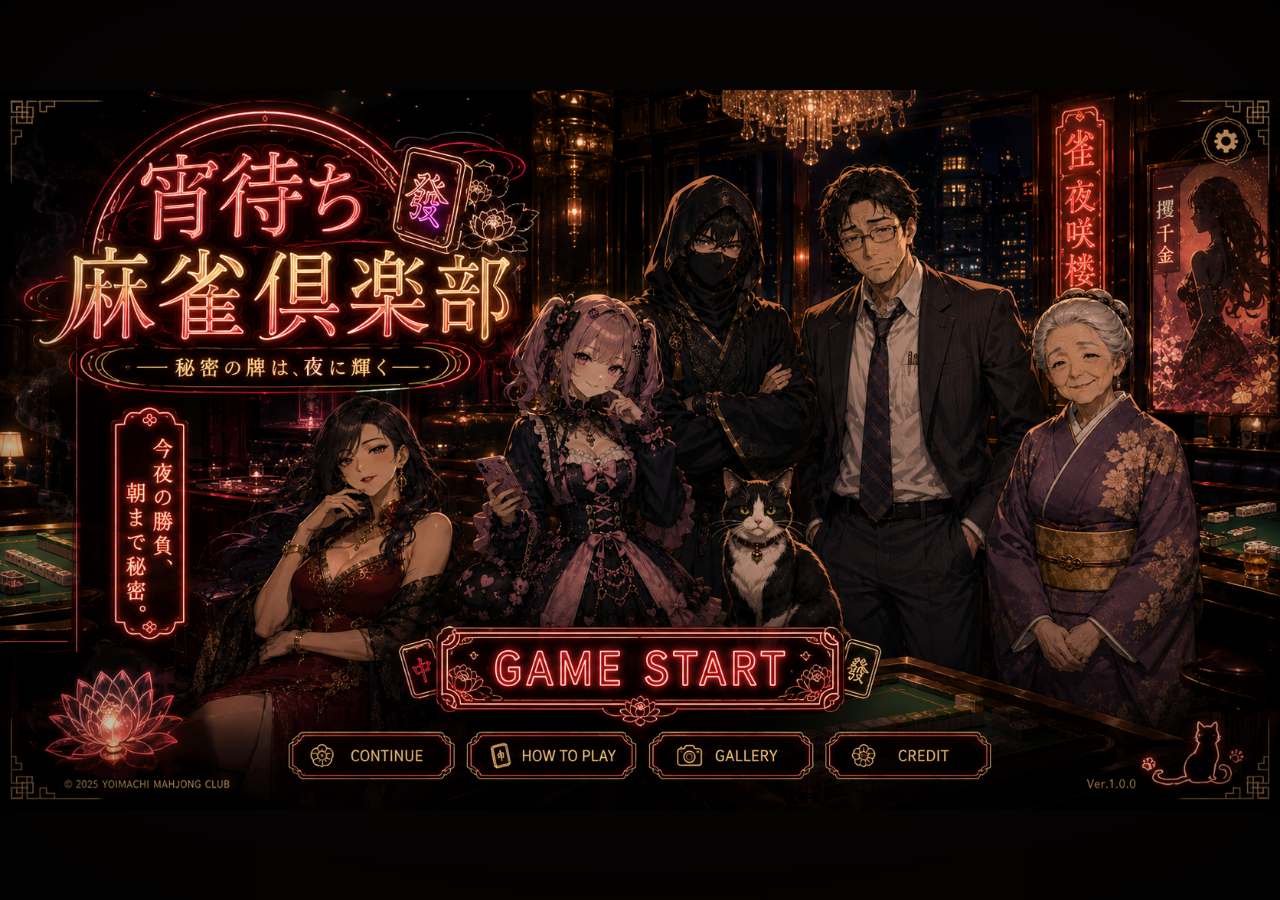
==== commit 4791a0b4: "Add files via upload" ====
--- a/index.html
+++ b/index.html
@@ -9,7 +9,7 @@
 <link href="https://fonts.googleapis.com/css2?family=Shippori+Mincho+B1:wght@400;600;700;800&family=Cinzel:wght@400;600;700&family=Zen+Kaku+Gothic+New:wght@400;500;700&display=swap" rel="stylesheet">
 <link rel="stylesheet" href="css/reset.css">
 <link rel="stylesheet" href="css/common.css">
-<link rel="stylesheet" href="css/title.css?v=20260724-return">
+<link rel="stylesheet" href="css/title.css?v=20260724-rtg">
 <link rel="stylesheet" href="css/game-start.css?v=20260723-layout-match">
 <link rel="stylesheet" href="css/table.css?v=20260723-shizi03">
 <link rel="stylesheet" href="css/tiles.css?v=20260722-stage1">
@@ -29,10 +29,7 @@
       <img class="title-full-img" src="assets/newtop.png" alt="宵待ち麻雀倶楽部" draggable="false">
 
       <button id="btn-start" class="title-hotspot hs-start" aria-label="ゲームスタート（名前・アバター・対戦相手を選んで開始）" title="名前・アバター・対戦相手を選んで開始します"></button>
-      <button id="btn-continue" class="title-return-btn hidden" aria-label="対局にもどる（進行中の対局へ復帰）" title="進行中の対局へ戻ります">
-        <span class="title-return-label">対局にもどる</span>
-        <span class="title-return-sub">RETURN TO GAME</span>
-      </button>
+      <button id="btn-continue" class="title-hotspot hs-continue hidden" aria-label="対局にもどる（進行中の対局へ復帰）" title="進行中の対局へ戻ります"></button>
       <button id="btn-howto" class="title-hotspot hs-howto" aria-label="遊び方"></button>
       <button id="btn-gallery" class="title-hotspot hs-gallery" aria-label="ギャラリー"></button>
       <button id="btn-credit" class="title-hotspot hs-credit" aria-label="クレジット"></button>
--- a/css/title.css
+++ b/css/title.css
@@ -899,66 +899,3 @@
   .data-confirm-buttons .menu-btn { flex: 1 1 auto; min-width: 0; font-size: 13px; }
 }
 
-/* =====================================================================
- * 「対局にもどる」ボタン
- * TOP画像の CONTINUE 位置に重ね、昭和レトロ・ネオン調に合わせる。
- * 進行中の対局がある場合のみ表示(JS で .hidden を外す)。
- * ================================================================== */
-.title-return-btn {
-  position: absolute;
-  left: 22.6%;
-  top: 89.3%;
-  width: 13.0%;
-  height: 6.5%;
-  display: flex;
-  flex-direction: column;
-  align-items: center;
-  justify-content: center;
-  gap: 1px;
-  padding: 0;
-  background: linear-gradient(180deg, rgba(46, 14, 20, .82), rgba(20, 8, 10, .9));
-  border: 1px solid rgba(230, 207, 150, .55);
-  border-radius: 4px;
-  color: #f5d98f;
-  cursor: pointer;
-  box-shadow:
-    0 0 12px rgba(160, 48, 64, .35),
-    inset 0 0 14px rgba(110, 26, 38, .35);
-  transition: border-color .2s ease, color .2s ease, box-shadow .2s ease, transform .12s ease;
-}
-
-.title-return-btn:hover,
-.title-return-btn:focus-visible {
-  border-color: #f0d089;
-  color: #fff0c8;
-  box-shadow:
-    0 0 20px rgba(214, 120, 90, .5),
-    inset 0 0 16px rgba(160, 48, 64, .4);
-  transform: translateY(-1px);
-}
-
-.title-return-btn:active { transform: translateY(0); }
-
-.title-return-label {
-  font-family: var(--serif-jp);
-  font-weight: 800;
-  font-size: clamp(13px, 1.35vw, 20px);
-  letter-spacing: .12em;
-  text-indent: .12em;
-  text-shadow: 0 0 8px rgba(240, 200, 130, .5), 0 1px 2px rgba(0, 0, 0, .8);
-  line-height: 1.1;
-}
-
-.title-return-sub {
-  font-family: var(--latin);
-  font-size: clamp(7px, .62vw, 10px);
-  letter-spacing: .22em;
-  text-indent: .22em;
-  color: rgba(230, 207, 150, .72);
-  line-height: 1;
-}
-
-@media (prefers-reduced-motion: reduce) {
-  .title-return-btn { transition: none; }
-  .title-return-btn:hover { transform: none; }
-}
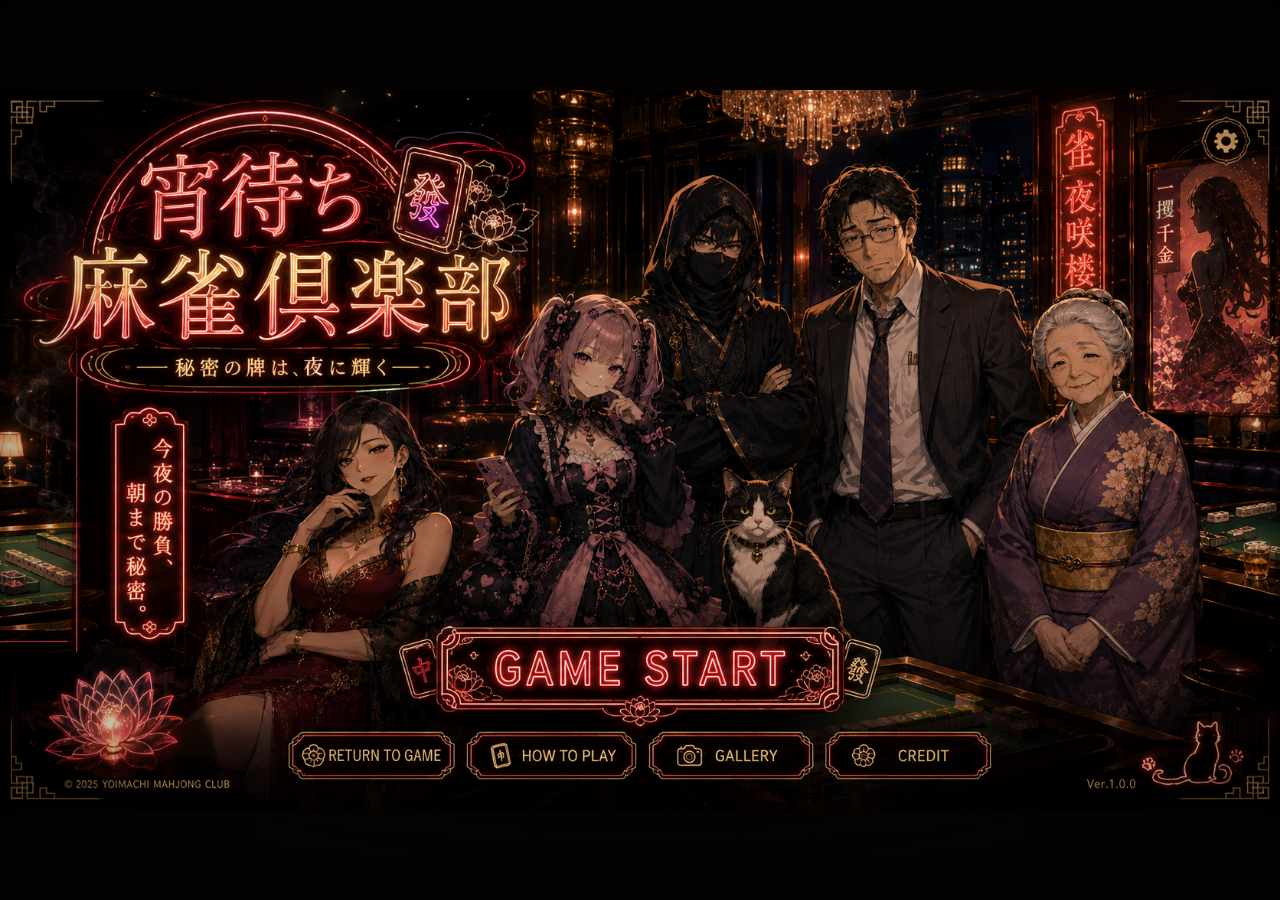
==== commit dec4dbe9: "Update index.html" ====
--- a/index.html
+++ b/index.html
@@ -258,7 +258,7 @@
           <div class="credit-row">
             <dt>企画・開発</dt>
             <dd>
-              <a class="credit-link" href="https://kanitaste.github.io/rupa/" target="_blank" rel="noopener noreferrer">
+              <a class="credit-link" href="https://rupaoooo.github.io/rupa/" target="_blank" rel="noopener noreferrer">
                 RUPA<span class="credit-link-mark" aria-hidden="true"></span>
               </a>
             </dd>
